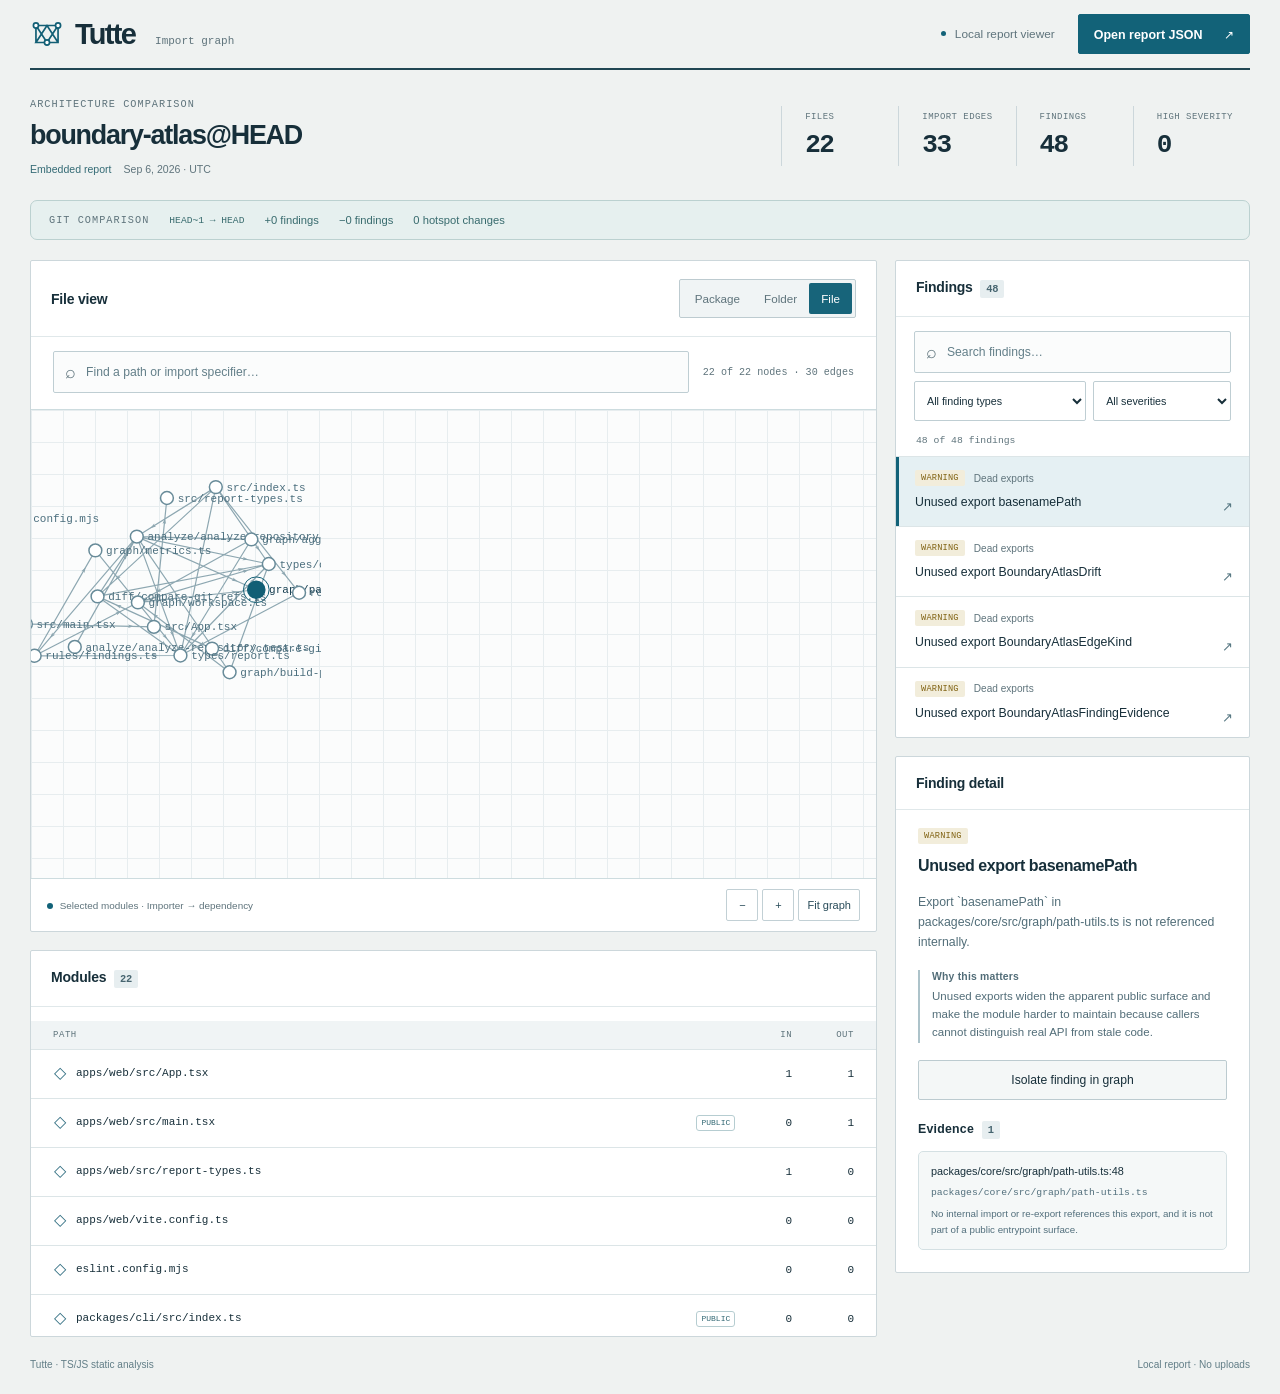
==== docs/samples/self-diff/html/index.html @ 67ad27c3 "Redesign import graph as Tutte engineering drawings" ====
<!doctype html>
<html lang="en">
  <head>
    <meta charset="UTF-8" />
    <meta name="viewport" content="width=device-width, initial-scale=1.0" />
    <meta
      name="description"
      content="Tutte is a local import graph explorer for TypeScript and JavaScript repositories with an offline report viewer."
    />
    <meta name="theme-color" content="#eff2f1" />
    <title>Tutte | Import graph</title>
    <script type="module" crossorigin src="./assets/index-D1GHjEAk.js"></script>
    <link rel="stylesheet" crossorigin href="./assets/index-CkzU23a1.css">
    <script>window.__BOUNDARY_ATLAS_EMBEDDED_REPORT__={"kind":"diff","version":"1","generatedAt":"2026-09-06T18:55:20.012Z","project":{"label":"boundary-atlas@HEAD","rootPath":"/workspace/scratch/e671c73efcba/boundary-atlas","repoName":"boundary-atlas-pKrCMl","configPath":"/tmp/boundary-atlas-pKrCMl/boundary-atlas.config.json","analyzedAtRef":"HEAD"},"summary":{"fileCount":22,"folderCount":11,"packageCount":4,"internalEdgeCount":33,"cycleCount":0,"deepImportCount":0,"deadExportCount":38,"boundaryViolationCount":0,"crossFeatureCount":0,"hotspotCount":10},"config":{"exclude":["**/*.d.ts","**/node_modules/**","**/.git/**","**/dist/**","**/coverage/**","fixtures/**","scripts/**","e2e/**","docs/**"],"publicEntrypoints":["packages/*/src/index.ts","packages/*/src/index.js","apps/web/src/main.tsx","**/index.ts","**/index.tsx","**/index.js","**/index.jsx"],"boundaries":[{"name":"core-self","from":["packages/core/src/**"],"allow":["packages/core/src/**"]},{"name":"cli-to-core","from":["packages/cli/src/**"],"allow":["packages/cli/src/**","packages/core/src/**"]},{"name":"web-island","from":["apps/web/src/**"],"allow":["apps/web/src/**"]}]},"graphs":{"file":{"granularity":"file","nodes":[{"id":"file:apps/web/src/App.tsx","kind":"file","label":"App.tsx","path":"apps/web/src/App.tsx","packageName":"@boundary-atlas/web","isPublicEntrypoint":false,"fanIn":1,"fanOut":1},{"id":"file:apps/web/src/main.tsx","kind":"file","label":"main.tsx","path":"apps/web/src/main.tsx","packageName":"@boundary-atlas/web","isPublicEntrypoint":true,"fanIn":0,"fanOut":1},{"id":"file:apps/web/src/report-types.ts","kind":"file","label":"report-types.ts","path":"apps/web/src/report-types.ts","packageName":"@boundary-atlas/web","isPublicEntrypoint":false,"fanIn":1,"fanOut":0},{"id":"file:apps/web/vite.config.ts","kind":"file","label":"vite.config.ts","path":"apps/web/vite.config.ts","packageName":"@boundary-atlas/web","isPublicEntrypoint":false,"fanIn":0,"fanOut":0},{"id":"file:eslint.config.mjs","kind":"file","label":"eslint.config.mjs","path":"eslint.config.mjs","packageName":"@boundary-atlas/root","isPublicEntrypoint":false,"fanIn":0,"fanOut":0},{"id":"file:packages/cli/src/index.ts","kind":"file","label":"index.ts","path":"packages/cli/src/index.ts","packageName":"boundary-atlas","isPublicEntrypoint":true,"fanIn":0,"fanOut":0},{"id":"file:packages/core/src/analyze/analyze-repository.test.ts","kind":"file","label":"analyze-repository.test.ts","path":"packages/core/src/analyze/analyze-repository.test.ts","packageName":"@boundary-atlas/core","isPublicEntrypoint":false,"fanIn":0,"fanOut":1},{"id":"file:packages/core/src/analyze/analyze-repository.ts","kind":"file","label":"analyze-repository.ts","path":"packages/core/src/analyze/analyze-repository.ts","packageName":"@boundary-atlas/core","isPublicEntrypoint":false,"fanIn":3,"fanOut":6},{"id":"file:packages/core/src/diff/compare-git-refs.test.ts","kind":"file","label":"compare-git-refs.test.ts","path":"packages/core/src/diff/compare-git-refs.test.ts","packageName":"@boundary-atlas/core","isPublicEntrypoint":false,"fanIn":0,"fanOut":1},{"id":"file:packages/core/src/diff/compare-git-refs.ts","kind":"file","label":"compare-git-refs.ts","path":"packages/core/src/diff/compare-git-refs.ts","packageName":"@boundary-atlas/core","isPublicEntrypoint":false,"fanIn":2,"fanOut":3},{"id":"file:packages/core/src/graph/aggregate-graphs.ts","kind":"file","label":"aggregate-graphs.ts","path":"packages/core/src/graph/aggregate-graphs.ts","packageName":"@boundary-atlas/core","isPublicEntrypoint":false,"fanIn":1,"fanOut":2},{"id":"file:packages/core/src/graph/build-project-graph.ts","kind":"file","label":"build-project-graph.ts","path":"packages/core/src/graph/build-project-graph.ts","packageName":"@boundary-atlas/core","isPublicEntrypoint":false,"fanIn":1,"fanOut":2},{"id":"file:packages/core/src/graph/metrics.ts","kind":"file","label":"metrics.ts","path":"packages/core/src/graph/metrics.ts","packageName":"@boundary-atlas/core","isPublicEntrypoint":false,"fanIn":1,"fanOut":1},{"id":"file:packages/core/src/graph/path-utils.ts","kind":"file","label":"path-utils.ts","path":"packages/core/src/graph/path-utils.ts","packageName":"@boundary-atlas/core","isPublicEntrypoint":false,"fanIn":2,"fanOut":0},{"id":"file:packages/core/src/graph/workspace.ts","kind":"file","label":"workspace.ts","path":"packages/core/src/graph/workspace.ts","packageName":"@boundary-atlas/core","isPublicEntrypoint":false,"fanIn":3,"fanOut":2},{"id":"file:packages/core/src/index.ts","kind":"file","label":"index.ts","path":"packages/core/src/index.ts","packageName":"@boundary-atlas/core","isPublicEntrypoint":true,"fanIn":0,"fanOut":5},{"id":"file:packages/core/src/report/render-markdown.ts","kind":"file","label":"render-markdown.ts","path":"packages/core/src/report/render-markdown.ts","packageName":"@boundary-atlas/core","isPublicEntrypoint":false,"fanIn":1,"fanOut":1},{"id":"file:packages/core/src/rules/findings.ts","kind":"file","label":"findings.ts","path":"packages/core/src/rules/findings.ts","packageName":"@boundary-atlas/core","isPublicEntrypoint":false,"fanIn":1,"fanOut":3},{"id":"file:packages/core/src/types/config.ts","kind":"file","label":"config.ts","path":"packages/core/src/types/config.ts","packageName":"@boundary-atlas/core","isPublicEntrypoint":false,"fanIn":6,"fanOut":0},{"id":"file:packages/core/src/types/report.ts","kind":"file","label":"report.ts","path":"packages/core/src/types/report.ts","packageName":"@boundary-atlas/core","isPublicEntrypoint":false,"fanIn":7,"fanOut":1},{"id":"file:playwright.config.ts","kind":"file","label":"playwright.config.ts","path":"playwright.config.ts","packageName":"@boundary-atlas/root","isPublicEntrypoint":false,"fanIn":0,"fanOut":0},{"id":"file:vitest.config.ts","kind":"file","label":"vitest.config.ts","path":"vitest.config.ts","packageName":"@boundary-atlas/root","isPublicEntrypoint":false,"fanIn":0,"fanOut":0}],"edges":[{"id":"file:apps/web/src/App.tsx->file:apps/web/src/report-types.ts:import","source":"file:apps/web/src/App.tsx","target":"file:apps/web/src/report-types.ts","kind":"import","importCount":1,"specifiers":["./report-types.js"]},{"id":"file:apps/web/src/main.tsx->file:apps/web/src/App.tsx:import","source":"file:apps/web/src/main.tsx","target":"file:apps/web/src/App.tsx","kind":"import","importCount":1,"specifiers":["./App.js"]},{"id":"file:packages/core/src/analyze/analyze-repository.test.ts->file:packages/core/src/analyze/analyze-repository.ts:import","source":"file:packages/core/src/analyze/analyze-repository.test.ts","target":"file:packages/core/src/analyze/analyze-repository.ts","kind":"import","importCount":1,"specifiers":["./analyze-repository.js"]},{"id":"file:packages/core/src/analyze/analyze-repository.ts->file:packages/core/src/graph/aggregate-graphs.ts:import","source":"file:packages/core/src/analyze/analyze-repository.ts","target":"file:packages/core/src/graph/aggregate-graphs.ts","kind":"import","importCount":1,"specifiers":["../graph/aggregate-graphs.js"]},{"id":"file:packages/core/src/analyze/analyze-repository.ts->file:packages/core/src/graph/build-project-graph.ts:import","source":"file:packages/core/src/analyze/analyze-repository.ts","target":"file:packages/core/src/graph/build-project-graph.ts","kind":"import","importCount":1,"specifiers":["../graph/build-project-graph.js"]},{"id":"file:packages/core/src/analyze/analyze-repository.ts->file:packages/core/src/graph/path-utils.ts:import","source":"file:packages/core/src/analyze/analyze-repository.ts","target":"file:packages/core/src/graph/path-utils.ts","kind":"import","importCount":1,"specifiers":["../graph/path-utils.js"]},{"id":"file:packages/core/src/analyze/analyze-repository.ts->file:packages/core/src/rules/findings.ts:import","source":"file:packages/core/src/analyze/analyze-repository.ts","target":"file:packages/core/src/rules/findings.ts","kind":"import","importCount":1,"specifiers":["../rules/findings.js"]},{"id":"file:packages/core/src/analyze/analyze-repository.ts->file:packages/core/src/types/config.ts:import","source":"file:packages/core/src/analyze/analyze-repository.ts","target":"file:packages/core/src/types/config.ts","kind":"import","importCount":1,"specifiers":["../types/config.js"]},{"id":"file:packages/core/src/analyze/analyze-repository.ts->file:packages/core/src/types/report.ts:import","source":"file:packages/core/src/analyze/analyze-repository.ts","target":"file:packages/core/src/types/report.ts","kind":"import","importCount":1,"specifiers":["../types/report.js"]},{"id":"file:packages/core/src/diff/compare-git-refs.test.ts->file:packages/core/src/diff/compare-git-refs.ts:import","source":"file:packages/core/src/diff/compare-git-refs.test.ts","target":"file:packages/core/src/diff/compare-git-refs.ts","kind":"import","importCount":1,"specifiers":["./compare-git-refs.js"]},{"id":"file:packages/core/src/diff/compare-git-refs.ts->file:packages/core/src/analyze/analyze-repository.ts:import","source":"file:packages/core/src/diff/compare-git-refs.ts","target":"file:packages/core/src/analyze/analyze-repository.ts","kind":"import","importCount":1,"specifiers":["../analyze/analyze-repository.js"]},{"id":"file:packages/core/src/diff/compare-git-refs.ts->file:packages/core/src/types/config.ts:import","source":"file:packages/core/src/diff/compare-git-refs.ts","target":"file:packages/core/src/types/config.ts","kind":"import","importCount":1,"specifiers":["../types/config.js"]},{"id":"file:packages/core/src/diff/compare-git-refs.ts->file:packages/core/src/types/report.ts:import","source":"file:packages/core/src/diff/compare-git-refs.ts","target":"file:packages/core/src/types/report.ts","kind":"import","importCount":1,"specifiers":["../types/report.js"]},{"id":"file:packages/core/src/graph/aggregate-graphs.ts->file:packages/core/src/graph/workspace.ts:import","source":"file:packages/core/src/graph/aggregate-graphs.ts","target":"file:packages/core/src/graph/workspace.ts","kind":"import","importCount":1,"specifiers":["./workspace.js"]},{"id":"file:packages/core/src/graph/aggregate-graphs.ts->file:packages/core/src/types/report.ts:import","source":"file:packages/core/src/graph/aggregate-graphs.ts","target":"file:packages/core/src/types/report.ts","kind":"import","importCount":1,"specifiers":["../types/report.js"]},{"id":"file:packages/core/src/graph/build-project-graph.ts->file:packages/core/src/graph/workspace.ts:import","source":"file:packages/core/src/graph/build-project-graph.ts","target":"file:packages/core/src/graph/workspace.ts","kind":"import","importCount":3,"specifiers":["./workspace.js"]},{"id":"file:packages/core/src/graph/build-project-graph.ts->file:packages/core/src/types/config.ts:import","source":"file:packages/core/src/graph/build-project-graph.ts","target":"file:packages/core/src/types/config.ts","kind":"import","importCount":2,"specifiers":["../types/config.js"]},{"id":"file:packages/core/src/graph/metrics.ts->file:packages/core/src/types/report.ts:import","source":"file:packages/core/src/graph/metrics.ts","target":"file:packages/core/src/types/report.ts","kind":"import","importCount":1,"specifiers":["../types/report.js"]},{"id":"file:packages/core/src/graph/workspace.ts->file:packages/core/src/graph/path-utils.ts:import","source":"file:packages/core/src/graph/workspace.ts","target":"file:packages/core/src/graph/path-utils.ts","kind":"import","importCount":1,"specifiers":["./path-utils.js"]},{"id":"file:packages/core/src/graph/workspace.ts->file:packages/core/src/types/config.ts:import","source":"file:packages/core/src/graph/workspace.ts","target":"file:packages/core/src/types/config.ts","kind":"import","importCount":1,"specifiers":["../types/config.js"]},{"id":"file:packages/core/src/index.ts->file:packages/core/src/analyze/analyze-repository.ts:reexport","source":"file:packages/core/src/index.ts","target":"file:packages/core/src/analyze/analyze-repository.ts","kind":"reexport","importCount":1,"specifiers":["./analyze/analyze-repository.js"]},{"id":"file:packages/core/src/index.ts->file:packages/core/src/diff/compare-git-refs.ts:reexport","source":"file:packages/core/src/index.ts","target":"file:packages/core/src/diff/compare-git-refs.ts","kind":"reexport","importCount":1,"specifiers":["./diff/compare-git-refs.js"]},{"id":"file:packages/core/src/index.ts->file:packages/core/src/report/render-markdown.ts:reexport","source":"file:packages/core/src/index.ts","target":"file:packages/core/src/report/render-markdown.ts","kind":"reexport","importCount":1,"specifiers":["./report/render-markdown.js"]},{"id":"file:packages/core/src/index.ts->file:packages/core/src/types/config.ts:reexport","source":"file:packages/core/src/index.ts","target":"file:packages/core/src/types/config.ts","kind":"reexport","importCount":1,"specifiers":["./types/config.js"]},{"id":"file:packages/core/src/index.ts->file:packages/core/src/types/report.ts:reexport","source":"file:packages/core/src/index.ts","target":"file:packages/core/src/types/report.ts","kind":"reexport","importCount":1,"specifiers":["./types/report.js"]},{"id":"file:packages/core/src/report/render-markdown.ts->file:packages/core/src/types/report.ts:import","source":"file:packages/core/src/report/render-markdown.ts","target":"file:packages/core/src/types/report.ts","kind":"import","importCount":1,"specifiers":["../types/report.js"]},{"id":"file:packages/core/src/rules/findings.ts->file:packages/core/src/graph/metrics.ts:import","source":"file:packages/core/src/rules/findings.ts","target":"file:packages/core/src/graph/metrics.ts","kind":"import","importCount":1,"specifiers":["../graph/metrics.js"]},{"id":"file:packages/core/src/rules/findings.ts->file:packages/core/src/graph/workspace.ts:import","source":"file:packages/core/src/rules/findings.ts","target":"file:packages/core/src/graph/workspace.ts","kind":"import","importCount":1,"specifiers":["../graph/workspace.js"]},{"id":"file:packages/core/src/rules/findings.ts->file:packages/core/src/types/report.ts:import","source":"file:packages/core/src/rules/findings.ts","target":"file:packages/core/src/types/report.ts","kind":"import","importCount":1,"specifiers":["../types/report.js"]},{"id":"file:packages/core/src/types/report.ts->file:packages/core/src/types/config.ts:import","source":"file:packages/core/src/types/report.ts","target":"file:packages/core/src/types/config.ts","kind":"import","importCount":1,"specifiers":["./config.js"]}]},"folder":{"granularity":"folder","nodes":[{"id":"folder:.","kind":"folder","label":".","path":".","packageName":"@boundary-atlas/root","fanIn":0,"fanOut":0},{"id":"folder:apps/web","kind":"folder","label":"web","path":"apps/web","packageName":"@boundary-atlas/web","fanIn":0,"fanOut":0},{"id":"folder:apps/web/src","kind":"folder","label":"src","path":"apps/web/src","packageName":"@boundary-atlas/web","fanIn":0,"fanOut":0},{"id":"folder:packages/cli/src","kind":"folder","label":"src","path":"packages/cli/src","packageName":"boundary-atlas","fanIn":0,"fanOut":0},{"id":"folder:packages/core/src","kind":"folder","label":"src","path":"packages/core/src","packageName":"@boundary-atlas/core","fanIn":0,"fanOut":4},{"id":"folder:packages/core/src/analyze","kind":"folder","label":"analyze","path":"packages/core/src/analyze","packageName":"@boundary-atlas/core","fanIn":2,"fanOut":3},{"id":"folder:packages/core/src/diff","kind":"folder","label":"diff","path":"packages/core/src/diff","packageName":"@boundary-atlas/core","fanIn":1,"fanOut":2},{"id":"folder:packages/core/src/graph","kind":"folder","label":"graph","path":"packages/core/src/graph","packageName":"@boundary-atlas/core","fanIn":2,"fanOut":1},{"id":"folder:packages/core/src/report","kind":"folder","label":"report","path":"packages/core/src/report","packageName":"@boundary-atlas/core","fanIn":1,"fanOut":1},{"id":"folder:packages/core/src/rules","kind":"folder","label":"rules","path":"packages/core/src/rules","packageName":"@boundary-atlas/core","fanIn":1,"fanOut":2},{"id":"folder:packages/core/src/types","kind":"folder","label":"types","path":"packages/core/src/types","packageName":"@boundary-atlas/core","fanIn":6,"fanOut":0}],"edges":[{"id":"folder:packages/core/src->folder:packages/core/src/analyze:reexport","source":"folder:packages/core/src","target":"folder:packages/core/src/analyze","kind":"reexport","importCount":1,"specifiers":["./analyze/analyze-repository.js"]},{"id":"folder:packages/core/src->folder:packages/core/src/diff:reexport","source":"folder:packages/core/src","target":"folder:packages/core/src/diff","kind":"reexport","importCount":1,"specifiers":["./diff/compare-git-refs.js"]},{"id":"folder:packages/core/src->folder:packages/core/src/report:reexport","source":"folder:packages/core/src","target":"folder:packages/core/src/report","kind":"reexport","importCount":1,"specifiers":["./report/render-markdown.js"]},{"id":"folder:packages/core/src->folder:packages/core/src/types:reexport","source":"folder:packages/core/src","target":"folder:packages/core/src/types","kind":"reexport","importCount":2,"specifiers":["./types/config.js","./types/report.js"]},{"id":"folder:packages/core/src/analyze->folder:packages/core/src/graph:import","source":"folder:packages/core/src/analyze","target":"folder:packages/core/src/graph","kind":"import","importCount":3,"specifiers":["../graph/aggregate-graphs.js","../graph/build-project-graph.js","../graph/path-utils.js"]},{"id":"folder:packages/core/src/analyze->folder:packages/core/src/rules:import","source":"folder:packages/core/src/analyze","target":"folder:packages/core/src/rules","kind":"import","importCount":1,"specifiers":["../rules/findings.js"]},{"id":"folder:packages/core/src/analyze->folder:packages/core/src/types:import","source":"folder:packages/core/src/analyze","target":"folder:packages/core/src/types","kind":"import","importCount":2,"specifiers":["../types/config.js","../types/report.js"]},{"id":"folder:packages/core/src/diff->folder:packages/core/src/analyze:import","source":"folder:packages/core/src/diff","target":"folder:packages/core/src/analyze","kind":"import","importCount":1,"specifiers":["../analyze/analyze-repository.js"]},{"id":"folder:packages/core/src/diff->folder:packages/core/src/types:import","source":"folder:packages/core/src/diff","target":"folder:packages/core/src/types","kind":"import","importCount":2,"specifiers":["../types/config.js","../types/report.js"]},{"id":"folder:packages/core/src/graph->folder:packages/core/src/types:import","source":"folder:packages/core/src/graph","target":"folder:packages/core/src/types","kind":"import","importCount":5,"specifiers":["../types/report.js","../types/config.js"]},{"id":"folder:packages/core/src/report->folder:packages/core/src/types:import","source":"folder:packages/core/src/report","target":"folder:packages/core/src/types","kind":"import","importCount":1,"specifiers":["../types/report.js"]},{"id":"folder:packages/core/src/rules->folder:packages/core/src/graph:import","source":"folder:packages/core/src/rules","target":"folder:packages/core/src/graph","kind":"import","importCount":2,"specifiers":["../graph/metrics.js","../graph/workspace.js"]},{"id":"folder:packages/core/src/rules->folder:packages/core/src/types:import","source":"folder:packages/core/src/rules","target":"folder:packages/core/src/types","kind":"import","importCount":1,"specifiers":["../types/report.js"]}]},"package":{"granularity":"package","nodes":[{"id":"package:@boundary-atlas/web","kind":"package","label":"@boundary-atlas/web","path":"package:apps/web","packageName":"@boundary-atlas/web","fanIn":0,"fanOut":0},{"id":"package:boundary-atlas","kind":"package","label":"boundary-atlas","path":"package:packages/cli","packageName":"boundary-atlas","fanIn":0,"fanOut":0},{"id":"package:@boundary-atlas/core","kind":"package","label":"@boundary-atlas/core","path":"package:packages/core","packageName":"@boundary-atlas/core","fanIn":0,"fanOut":0},{"id":"package:@boundary-atlas/root","kind":"package","label":"@boundary-atlas/root","path":"package:root","packageName":"@boundary-atlas/root","fanIn":0,"fanOut":0}],"edges":[]}},"findings":[{"id":"finding:hotspot:file hotspot: packages/core/src/analyze/analyze-repository.ts:packages/core/src/analyze/analyze-repository.ts->:packages/core/src/analyze/analyze-repository.ts","fingerprint":"hotspot:file hotspot: packages/core/src/analyze/analyze-repository.ts:packages/core/src/analyze/analyze-repository.ts->:packages/core/src/analyze/analyze-repository.ts","type":"hotspot","severity":"warn","title":"file hotspot: packages/core/src/analyze/analyze-repository.ts","summary":"packages/core/src/analyze/analyze-repository.ts has fan-in 3 and fan-out 6.","whyRisky":"High fan-in means many callers depend on this node. High fan-out means this node reaches across many other areas. Either shape concentrates architectural churn.","nodeIds":["file:packages/core/src/analyze/analyze-repository.ts"],"evidence":[{"label":"packages/core/src/analyze/analyze-repository.ts","sourcePath":"packages/core/src/analyze/analyze-repository.ts"}],"metrics":{"granularity":"file","fanIn":3,"fanOut":6}},{"id":"finding:hotspot:file hotspot: packages/core/src/diff/compare-git-refs.ts:packages/core/src/diff/compare-git-refs.ts->:packages/core/src/diff/compare-git-refs.ts","fingerprint":"hotspot:file hotspot: packages/core/src/diff/compare-git-refs.ts:packages/core/src/diff/compare-git-refs.ts->:packages/core/src/diff/compare-git-refs.ts","type":"hotspot","severity":"warn","title":"file hotspot: packages/core/src/diff/compare-git-refs.ts","summary":"packages/core/src/diff/compare-git-refs.ts has fan-in 2 and fan-out 3.","whyRisky":"High fan-in means many callers depend on this node. High fan-out means this node reaches across many other areas. Either shape concentrates architectural churn.","nodeIds":["file:packages/core/src/diff/compare-git-refs.ts"],"evidence":[{"label":"packages/core/src/diff/compare-git-refs.ts","sourcePath":"packages/core/src/diff/compare-git-refs.ts"}],"metrics":{"granularity":"file","fanIn":2,"fanOut":3}},{"id":"finding:hotspot:file hotspot: packages/core/src/graph/workspace.ts:packages/core/src/graph/workspace.ts->:packages/core/src/graph/workspace.ts","fingerprint":"hotspot:file hotspot: packages/core/src/graph/workspace.ts:packages/core/src/graph/workspace.ts->:packages/core/src/graph/workspace.ts","type":"hotspot","severity":"warn","title":"file hotspot: packages/core/src/graph/workspace.ts","summary":"packages/core/src/graph/workspace.ts has fan-in 3 and fan-out 2.","whyRisky":"High fan-in means many callers depend on this node. High fan-out means this node reaches across many other areas. Either shape concentrates architectural churn.","nodeIds":["file:packages/core/src/graph/workspace.ts"],"evidence":[{"label":"packages/core/src/graph/workspace.ts","sourcePath":"packages/core/src/graph/workspace.ts"}],"metrics":{"granularity":"file","fanIn":3,"fanOut":2}},{"id":"finding:hotspot:file hotspot: packages/core/src/index.ts:packages/core/src/index.ts->:packages/core/src/index.ts","fingerprint":"hotspot:file hotspot: packages/core/src/index.ts:packages/core/src/index.ts->:packages/core/src/index.ts","type":"hotspot","severity":"warn","title":"file hotspot: packages/core/src/index.ts","summary":"packages/core/src/index.ts has fan-in 0 and fan-out 5.","whyRisky":"High fan-in means many callers depend on this node. High fan-out means this node reaches across many other areas. Either shape concentrates architectural churn.","nodeIds":["file:packages/core/src/index.ts"],"evidence":[{"label":"packages/core/src/index.ts","sourcePath":"packages/core/src/index.ts"}],"metrics":{"granularity":"file","fanIn":0,"fanOut":5}},{"id":"finding:hotspot:file hotspot: packages/core/src/rules/findings.ts:packages/core/src/rules/findings.ts->:packages/core/src/rules/findings.ts","fingerprint":"hotspot:file hotspot: packages/core/src/rules/findings.ts:packages/core/src/rules/findings.ts->:packages/core/src/rules/findings.ts","type":"hotspot","severity":"warn","title":"file hotspot: packages/core/src/rules/findings.ts","summary":"packages/core/src/rules/findings.ts has fan-in 1 and fan-out 3.","whyRisky":"High fan-in means many callers depend on this node. High fan-out means this node reaches across many other areas. Either shape concentrates architectural churn.","nodeIds":["file:packages/core/src/rules/findings.ts"],"evidence":[{"label":"packages/core/src/rules/findings.ts","sourcePath":"packages/core/src/rules/findings.ts"}],"metrics":{"granularity":"file","fanIn":1,"fanOut":3}},{"id":"finding:hotspot:file hotspot: packages/core/src/types/config.ts:packages/core/src/types/config.ts->:packages/core/src/types/config.ts","fingerprint":"hotspot:file hotspot: packages/core/src/types/config.ts:packages/core/src/types/config.ts->:packages/core/src/types/config.ts","type":"hotspot","severity":"warn","title":"file hotspot: packages/core/src/types/config.ts","summary":"packages/core/src/types/config.ts has fan-in 6 and fan-out 0.","whyRisky":"High fan-in means many callers depend on this node. High fan-out means this node reaches across many other areas. Either shape concentrates architectural churn.","nodeIds":["file:packages/core/src/types/config.ts"],"evidence":[{"label":"packages/core/src/types/config.ts","sourcePath":"packages/core/src/types/config.ts"}],"metrics":{"granularity":"file","fanIn":6,"fanOut":0}},{"id":"finding:hotspot:file hotspot: packages/core/src/types/report.ts:packages/core/src/types/report.ts->:packages/core/src/types/report.ts","fingerprint":"hotspot:file hotspot: packages/core/src/types/report.ts:packages/core/src/types/report.ts->:packages/core/src/types/report.ts","type":"hotspot","severity":"warn","title":"file hotspot: packages/core/src/types/report.ts","summary":"packages/core/src/types/report.ts has fan-in 7 and fan-out 1.","whyRisky":"High fan-in means many callers depend on this node. High fan-out means this node reaches across many other areas. Either shape concentrates architectural churn.","nodeIds":["file:packages/core/src/types/report.ts"],"evidence":[{"label":"packages/core/src/types/report.ts","sourcePath":"packages/core/src/types/report.ts"}],"metrics":{"granularity":"file","fanIn":7,"fanOut":1}},{"id":"finding:hotspot:folder hotspot: packages/core/src:packages/core/src->:packages/core/src","fingerprint":"hotspot:folder hotspot: packages/core/src:packages/core/src->:packages/core/src","type":"hotspot","severity":"warn","title":"folder hotspot: packages/core/src","summary":"packages/core/src has fan-in 0 and fan-out 4.","whyRisky":"High fan-in means many callers depend on this node. High fan-out means this node reaches across many other areas. Either shape concentrates architectural churn.","nodeIds":["folder:packages/core/src"],"evidence":[{"label":"packages/core/src","sourcePath":"packages/core/src"}],"metrics":{"granularity":"folder","fanIn":0,"fanOut":4}},{"id":"finding:hotspot:folder hotspot: packages/core/src/analyze:packages/core/src/analyze->:packages/core/src/analyze","fingerprint":"hotspot:folder hotspot: packages/core/src/analyze:packages/core/src/analyze->:packages/core/src/analyze","type":"hotspot","severity":"warn","title":"folder hotspot: packages/core/src/analyze","summary":"packages/core/src/analyze has fan-in 2 and fan-out 3.","whyRisky":"High fan-in means many callers depend on this node. High fan-out means this node reaches across many other areas. Either shape concentrates architectural churn.","nodeIds":["folder:packages/core/src/analyze"],"evidence":[{"label":"packages/core/src/analyze","sourcePath":"packages/core/src/analyze"}],"metrics":{"granularity":"folder","fanIn":2,"fanOut":3}},{"id":"finding:hotspot:folder hotspot: packages/core/src/types:packages/core/src/types->:packages/core/src/types","fingerprint":"hotspot:folder hotspot: packages/core/src/types:packages/core/src/types->:packages/core/src/types","type":"hotspot","severity":"warn","title":"folder hotspot: packages/core/src/types","summary":"packages/core/src/types has fan-in 6 and fan-out 0.","whyRisky":"High fan-in means many callers depend on this node. High fan-out means this node reaches across many other areas. Either shape concentrates architectural churn.","nodeIds":["folder:packages/core/src/types"],"evidence":[{"label":"packages/core/src/types","sourcePath":"packages/core/src/types"}],"metrics":{"granularity":"folder","fanIn":6,"fanOut":0}},{"id":"finding:dead-export:Unused export basenamePath:packages/core/src/graph/path-utils.ts->:packages/core/src/graph/path-utils.ts:48","fingerprint":"dead-export:Unused export basenamePath:packages/core/src/graph/path-utils.ts->:packages/core/src/graph/path-utils.ts:48","type":"dead-export","severity":"warn","title":"Unused export basenamePath","summary":"Export `basenamePath` in packages/core/src/graph/path-utils.ts is not referenced internally.","whyRisky":"Unused exports widen the apparent public surface and make the module harder to maintain because callers cannot distinguish real API from stale code.","nodeIds":["file:packages/core/src/graph/path-utils.ts"],"evidence":[{"label":"packages/core/src/graph/path-utils.ts:48","sourcePath":"packages/core/src/graph/path-utils.ts","details":"No internal import or re-export references this export, and it is not part of a public entrypoint surface."}],"metrics":{"exportName":"basenamePath","line":48}},{"id":"finding:dead-export:Unused export BoundaryAtlasDrift:apps/web/src/report-types.ts->:apps/web/src/report-types.ts:69","fingerprint":"dead-export:Unused export BoundaryAtlasDrift:apps/web/src/report-types.ts->:apps/web/src/report-types.ts:69","type":"dead-export","severity":"warn","title":"Unused export BoundaryAtlasDrift","summary":"Export `BoundaryAtlasDrift` in apps/web/src/report-types.ts is not referenced internally.","whyRisky":"Unused exports widen the apparent public surface and make the module harder to maintain because callers cannot distinguish real API from stale code.","nodeIds":["file:apps/web/src/report-types.ts"],"evidence":[{"label":"apps/web/src/report-types.ts:69","sourcePath":"apps/web/src/report-types.ts","details":"No internal import or re-export references this export, and it is not part of a public entrypoint surface."}],"metrics":{"exportName":"BoundaryAtlasDrift","line":69}},{"id":"finding:dead-export:Unused export BoundaryAtlasEdgeKind:packages/core/src/types/report.ts->:packages/core/src/types/report.ts:12","fingerprint":"dead-export:Unused export BoundaryAtlasEdgeKind:packages/core/src/types/report.ts->:packages/core/src/types/report.ts:12","type":"dead-export","severity":"warn","title":"Unused export BoundaryAtlasEdgeKind","summary":"Export `BoundaryAtlasEdgeKind` in packages/core/src/types/report.ts is not referenced internally.","whyRisky":"Unused exports widen the apparent public surface and make the module harder to maintain because callers cannot distinguish real API from stale code.","nodeIds":["file:packages/core/src/types/report.ts"],"evidence":[{"label":"packages/core/src/types/report.ts:12","sourcePath":"packages/core/src/types/report.ts","details":"No internal import or re-export references this export, and it is not part of a public entrypoint surface."}],"metrics":{"exportName":"BoundaryAtlasEdgeKind","line":12}},{"id":"finding:dead-export:Unused export BoundaryAtlasFindingEvidence:apps/web/src/report-types.ts->:apps/web/src/report-types.ts:38","fingerprint":"dead-export:Unused export BoundaryAtlasFindingEvidence:apps/web/src/report-types.ts->:apps/web/src/report-types.ts:38","type":"dead-export","severity":"warn","title":"Unused export BoundaryAtlasFindingEvidence","summary":"Export `BoundaryAtlasFindingEvidence` in apps/web/src/report-types.ts is not referenced internally.","whyRisky":"Unused exports widen the apparent public surface and make the module harder to maintain because callers cannot distinguish real API from stale code.","nodeIds":["file:apps/web/src/report-types.ts"],"evidence":[{"label":"apps/web/src/report-types.ts:38","sourcePath":"apps/web/src/report-types.ts","details":"No internal import or re-export references this export, and it is not part of a public entrypoint surface."}],"metrics":{"exportName":"BoundaryAtlasFindingEvidence","line":38}},{"id":"finding:dead-export:Unused export BoundaryAtlasFindingType:apps/web/src/report-types.ts->:apps/web/src/report-types.ts:2","fingerprint":"dead-export:Unused export BoundaryAtlasFindingType:apps/web/src/report-types.ts->:apps/web/src/report-types.ts:2","type":"dead-export","severity":"warn","title":"Unused export BoundaryAtlasFindingType","summary":"Export `BoundaryAtlasFindingType` in apps/web/src/report-types.ts is not referenced internally.","whyRisky":"Unused exports widen the apparent public surface and make the module harder to maintain because callers cannot distinguish real API from stale code.","nodeIds":["file:apps/web/src/report-types.ts"],"evidence":[{"label":"apps/web/src/report-types.ts:2","sourcePath":"apps/web/src/report-types.ts","details":"No internal import or re-export references this export, and it is not part of a public entrypoint surface."}],"metrics":{"exportName":"BoundaryAtlasFindingType","line":2}},{"id":"finding:dead-export:Unused export BoundaryAtlasFindingType:packages/core/src/types/report.ts->:packages/core/src/types/report.ts:4","fingerprint":"dead-export:Unused export BoundaryAtlasFindingType:packages/core/src/types/report.ts->:packages/core/src/types/report.ts:4","type":"dead-export","severity":"warn","title":"Unused export BoundaryAtlasFindingType","summary":"Export `BoundaryAtlasFindingType` in packages/core/src/types/report.ts is not referenced internally.","whyRisky":"Unused exports widen the apparent public surface and make the module harder to maintain because callers cannot distinguish real API from stale code.","nodeIds":["file:packages/core/src/types/report.ts"],"evidence":[{"label":"packages/core/src/types/report.ts:4","sourcePath":"packages/core/src/types/report.ts","details":"No internal import or re-export references this export, and it is not part of a public entrypoint surface."}],"metrics":{"exportName":"BoundaryAtlasFindingType","line":4}},{"id":"finding:dead-export:Unused export BoundaryAtlasGitFileChange:packages/core/src/types/report.ts->:packages/core/src/types/report.ts:129","fingerprint":"dead-export:Unused export BoundaryAtlasGitFileChange:packages/core/src/types/report.ts->:packages/core/src/types/report.ts:129","type":"dead-export","severity":"warn","title":"Unused export BoundaryAtlasGitFileChange","summary":"Export `BoundaryAtlasGitFileChange` in packages/core/src/types/report.ts is not referenced internally.","whyRisky":"Unused exports widen the apparent public surface and make the module harder to maintain because callers cannot distinguish real API from stale code.","nodeIds":["file:packages/core/src/types/report.ts"],"evidence":[{"label":"packages/core/src/types/report.ts:129","sourcePath":"packages/core/src/types/report.ts","details":"No internal import or re-export references this export, and it is not part of a public entrypoint surface."}],"metrics":{"exportName":"BoundaryAtlasGitFileChange","line":129}},{"id":"finding:dead-export:Unused export BoundaryAtlasGitFileChangeStatus:packages/core/src/types/report.ts->:packages/core/src/types/report.ts:120","fingerprint":"dead-export:Unused export BoundaryAtlasGitFileChangeStatus:packages/core/src/types/report.ts->:packages/core/src/types/report.ts:120","type":"dead-export","severity":"warn","title":"Unused export BoundaryAtlasGitFileChangeStatus","summary":"Export `BoundaryAtlasGitFileChangeStatus` in packages/core/src/types/report.ts is not referenced internally.","whyRisky":"Unused exports widen the apparent public surface and make the module harder to maintain because callers cannot distinguish real API from stale code.","nodeIds":["file:packages/core/src/types/report.ts"],"evidence":[{"label":"packages/core/src/types/report.ts:120","sourcePath":"packages/core/src/types/report.ts","details":"No internal import or re-export references this export, and it is not part of a public entrypoint surface."}],"metrics":{"exportName":"BoundaryAtlasGitFileChangeStatus","line":120}},{"id":"finding:dead-export:Unused export BoundaryAtlasGraph:apps/web/src/report-types.ts->:apps/web/src/report-types.ts:32","fingerprint":"dead-export:Unused export BoundaryAtlasGraph:apps/web/src/report-types.ts->:apps/web/src/report-types.ts:32","type":"dead-export","severity":"warn","title":"Unused export BoundaryAtlasGraph","summary":"Export `BoundaryAtlasGraph` in apps/web/src/report-types.ts is not referenced internally.","whyRisky":"Unused exports widen the apparent public surface and make the module harder to maintain because callers cannot distinguish real API from stale code.","nodeIds":["file:apps/web/src/report-types.ts"],"evidence":[{"label":"apps/web/src/report-types.ts:32","sourcePath":"apps/web/src/report-types.ts","details":"No internal import or re-export references this export, and it is not part of a public entrypoint surface."}],"metrics":{"exportName":"BoundaryAtlasGraph","line":32}},{"id":"finding:dead-export:Unused export BoundaryAtlasGraphDrift:packages/core/src/types/report.ts->:packages/core/src/types/report.ts:135","fingerprint":"dead-export:Unused export BoundaryAtlasGraphDrift:packages/core/src/types/report.ts->:packages/core/src/types/report.ts:135","type":"dead-export","severity":"warn","title":"Unused export BoundaryAtlasGraphDrift","summary":"Export `BoundaryAtlasGraphDrift` in packages/core/src/types/report.ts is not referenced internally.","whyRisky":"Unused exports widen the apparent public surface and make the module harder to maintain because callers cannot distinguish real API from stale code.","nodeIds":["file:packages/core/src/types/report.ts"],"evidence":[{"label":"packages/core/src/types/report.ts:135","sourcePath":"packages/core/src/types/report.ts","details":"No internal import or re-export references this export, and it is not part of a public entrypoint surface."}],"metrics":{"exportName":"BoundaryAtlasGraphDrift","line":135}},{"id":"finding:dead-export:Unused export BoundaryAtlasHotspot:apps/web/src/report-types.ts->:apps/web/src/report-types.ts:58","fingerprint":"dead-export:Unused export BoundaryAtlasHotspot:apps/web/src/report-types.ts->:apps/web/src/report-types.ts:58","type":"dead-export","severity":"warn","title":"Unused export BoundaryAtlasHotspot","summary":"Export `BoundaryAtlasHotspot` in apps/web/src/report-types.ts is not referenced internally.","whyRisky":"Unused exports widen the apparent public surface and make the module harder to maintain because callers cannot distinguish real API from stale code.","nodeIds":["file:apps/web/src/report-types.ts"],"evidence":[{"label":"apps/web/src/report-types.ts:58","sourcePath":"apps/web/src/report-types.ts","details":"No internal import or re-export references this export, and it is not part of a public entrypoint surface."}],"metrics":{"exportName":"BoundaryAtlasHotspot","line":58}},{"id":"finding:dead-export:Unused export BoundaryAtlasProjectMetadata:packages/core/src/types/report.ts->:packages/core/src/types/report.ts:14","fingerprint":"dead-export:Unused export BoundaryAtlasProjectMetadata:packages/core/src/types/report.ts->:packages/core/src/types/report.ts:14","type":"dead-export","severity":"warn","title":"Unused export BoundaryAtlasProjectMetadata","summary":"Export `BoundaryAtlasProjectMetadata` in packages/core/src/types/report.ts is not referenced internally.","whyRisky":"Unused exports widen the apparent public surface and make the module harder to maintain because callers cannot distinguish real API from stale code.","nodeIds":["file:packages/core/src/types/report.ts"],"evidence":[{"label":"packages/core/src/types/report.ts:14","sourcePath":"packages/core/src/types/report.ts","details":"No internal import or re-export references this export, and it is not part of a public entrypoint surface."}],"metrics":{"exportName":"BoundaryAtlasProjectMetadata","line":14}},{"id":"finding:dead-export:Unused export BoundaryAtlasReportInput:packages/core/src/types/report.ts->:packages/core/src/types/report.ts:183","fingerprint":"dead-export:Unused export BoundaryAtlasReportInput:packages/core/src/types/report.ts->:packages/core/src/types/report.ts:183","type":"dead-export","severity":"warn","title":"Unused export BoundaryAtlasReportInput","summary":"Export `BoundaryAtlasReportInput` in packages/core/src/types/report.ts is not referenced internally.","whyRisky":"Unused exports widen the apparent public surface and make the module harder to maintain because callers cannot distinguish real API from stale code.","nodeIds":["file:packages/core/src/types/report.ts"],"evidence":[{"label":"packages/core/src/types/report.ts:183","sourcePath":"packages/core/src/types/report.ts","details":"No internal import or re-export references this export, and it is not part of a public entrypoint surface."}],"metrics":{"exportName":"BoundaryAtlasReportInput","line":183}},{"id":"finding:dead-export:Unused export BoundaryAtlasRisk:packages/core/src/types/report.ts->:packages/core/src/types/report.ts:72","fingerprint":"dead-export:Unused export BoundaryAtlasRisk:packages/core/src/types/report.ts->:packages/core/src/types/report.ts:72","type":"dead-export","severity":"warn","title":"Unused export BoundaryAtlasRisk","summary":"Export `BoundaryAtlasRisk` in packages/core/src/types/report.ts is not referenced internally.","whyRisky":"Unused exports widen the apparent public surface and make the module harder to maintain because callers cannot distinguish real API from stale code.","nodeIds":["file:packages/core/src/types/report.ts"],"evidence":[{"label":"packages/core/src/types/report.ts:72","sourcePath":"packages/core/src/types/report.ts","details":"No internal import or re-export references this export, and it is not part of a public entrypoint surface."}],"metrics":{"exportName":"BoundaryAtlasRisk","line":72}},{"id":"finding:dead-export:Unused export BoundaryAtlasSeverity:apps/web/src/report-types.ts->:apps/web/src/report-types.ts:9","fingerprint":"dead-export:Unused export BoundaryAtlasSeverity:apps/web/src/report-types.ts->:apps/web/src/report-types.ts:9","type":"dead-export","severity":"warn","title":"Unused export BoundaryAtlasSeverity","summary":"Export `BoundaryAtlasSeverity` in apps/web/src/report-types.ts is not referenced internally.","whyRisky":"Unused exports widen the apparent public surface and make the module harder to maintain because callers cannot distinguish real API from stale code.","nodeIds":["file:apps/web/src/report-types.ts"],"evidence":[{"label":"apps/web/src/report-types.ts:9","sourcePath":"apps/web/src/report-types.ts","details":"No internal import or re-export references this export, and it is not part of a public entrypoint surface."}],"metrics":{"exportName":"BoundaryAtlasSeverity","line":9}},{"id":"finding:dead-export:Unused export BoundaryAtlasSeverity:packages/core/src/types/report.ts->:packages/core/src/types/report.ts:11","fingerprint":"dead-export:Unused export BoundaryAtlasSeverity:packages/core/src/types/report.ts->:packages/core/src/types/report.ts:11","type":"dead-export","severity":"warn","title":"Unused export BoundaryAtlasSeverity","summary":"Export `BoundaryAtlasSeverity` in packages/core/src/types/report.ts is not referenced internally.","whyRisky":"Unused exports widen the apparent public surface and make the module harder to maintain because callers cannot distinguish real API from stale code.","nodeIds":["file:packages/core/src/types/report.ts"],"evidence":[{"label":"packages/core/src/types/report.ts:11","sourcePath":"packages/core/src/types/report.ts","details":"No internal import or re-export references this export, and it is not part of a public entrypoint surface."}],"metrics":{"exportName":"BoundaryAtlasSeverity","line":11}},{"id":"finding:dead-export:Unused export BoundaryAtlasSummary:packages/core/src/types/report.ts->:packages/core/src/types/report.ts:152","fingerprint":"dead-export:Unused export BoundaryAtlasSummary:packages/core/src/types/report.ts->:packages/core/src/types/report.ts:152","type":"dead-export","severity":"warn","title":"Unused export BoundaryAtlasSummary","summary":"Export `BoundaryAtlasSummary` in packages/core/src/types/report.ts is not referenced internally.","whyRisky":"Unused exports widen the apparent public surface and make the module harder to maintain because callers cannot distinguish real API from stale code.","nodeIds":["file:packages/core/src/types/report.ts"],"evidence":[{"label":"packages/core/src/types/report.ts:152","sourcePath":"packages/core/src/types/report.ts","details":"No internal import or re-export references this export, and it is not part of a public entrypoint surface."}],"metrics":{"exportName":"BoundaryAtlasSummary","line":152}},{"id":"finding:dead-export:Unused export BoundaryRule:packages/core/src/types/config.ts->:packages/core/src/types/config.ts:4","fingerprint":"dead-export:Unused export BoundaryRule:packages/core/src/types/config.ts->:packages/core/src/types/config.ts:4","type":"dead-export","severity":"warn","title":"Unused export BoundaryRule","summary":"Export `BoundaryRule` in packages/core/src/types/config.ts is not referenced internally.","whyRisky":"Unused exports widen the apparent public surface and make the module harder to maintain because callers cannot distinguish real API from stale code.","nodeIds":["file:packages/core/src/types/config.ts"],"evidence":[{"label":"packages/core/src/types/config.ts:4","sourcePath":"packages/core/src/types/config.ts","details":"No internal import or re-export references this export, and it is not part of a public entrypoint surface."}],"metrics":{"exportName":"BoundaryRule","line":4}},{"id":"finding:dead-export:Unused export collectLocalExports:packages/core/src/graph/workspace.ts->:packages/core/src/graph/workspace.ts:291","fingerprint":"dead-export:Unused export collectLocalExports:packages/core/src/graph/workspace.ts->:packages/core/src/graph/workspace.ts:291","type":"dead-export","severity":"warn","title":"Unused export collectLocalExports","summary":"Export `collectLocalExports` in packages/core/src/graph/workspace.ts is not referenced internally.","whyRisky":"Unused exports widen the apparent public surface and make the module harder to maintain because callers cannot distinguish real API from stale code.","nodeIds":["file:packages/core/src/graph/workspace.ts"],"evidence":[{"label":"packages/core/src/graph/workspace.ts:291","sourcePath":"packages/core/src/graph/workspace.ts","details":"No internal import or re-export references this export, and it is not part of a public entrypoint surface."}],"metrics":{"exportName":"collectLocalExports","line":291}},{"id":"finding:dead-export:Unused export createGraphNodeId:packages/core/src/graph/path-utils.ts->:packages/core/src/graph/path-utils.ts:56","fingerprint":"dead-export:Unused export createGraphNodeId:packages/core/src/graph/path-utils.ts->:packages/core/src/graph/path-utils.ts:56","type":"dead-export","severity":"warn","title":"Unused export createGraphNodeId","summary":"Export `createGraphNodeId` in packages/core/src/graph/path-utils.ts is not referenced internally.","whyRisky":"Unused exports widen the apparent public surface and make the module harder to maintain because callers cannot distinguish real API from stale code.","nodeIds":["file:packages/core/src/graph/path-utils.ts"],"evidence":[{"label":"packages/core/src/graph/path-utils.ts:56","sourcePath":"packages/core/src/graph/path-utils.ts","details":"No internal import or re-export references this export, and it is not part of a public entrypoint surface."}],"metrics":{"exportName":"createGraphNodeId","line":56}},{"id":"finding:dead-export:Unused export default:eslint.config.mjs->:eslint.config.mjs:7","fingerprint":"dead-export:Unused export default:eslint.config.mjs->:eslint.config.mjs:7","type":"dead-export","severity":"warn","title":"Unused export default","summary":"Export `default` in eslint.config.mjs is not referenced internally.","whyRisky":"Unused exports widen the apparent public surface and make the module harder to maintain because callers cannot distinguish real API from stale code.","nodeIds":["file:eslint.config.mjs"],"evidence":[{"label":"eslint.config.mjs:7","sourcePath":"eslint.config.mjs","details":"No internal import or re-export references this export, and it is not part of a public entrypoint surface."}],"metrics":{"exportName":"default","line":7}},{"id":"finding:dead-export:Unused export default:playwright.config.ts->:playwright.config.ts:3","fingerprint":"dead-export:Unused export default:playwright.config.ts->:playwright.config.ts:3","type":"dead-export","severity":"warn","title":"Unused export default","summary":"Export `default` in playwright.config.ts is not referenced internally.","whyRisky":"Unused exports widen the apparent public surface and make the module harder to maintain because callers cannot distinguish real API from stale code.","nodeIds":["file:playwright.config.ts"],"evidence":[{"label":"playwright.config.ts:3","sourcePath":"playwright.config.ts","details":"No internal import or re-export references this export, and it is not part of a public entrypoint surface."}],"metrics":{"exportName":"default","line":3}},{"id":"finding:dead-export:Unused export default:vitest.config.ts->:vitest.config.ts:3","fingerprint":"dead-export:Unused export default:vitest.config.ts->:vitest.config.ts:3","type":"dead-export","severity":"warn","title":"Unused export default","summary":"Export `default` in vitest.config.ts is not referenced internally.","whyRisky":"Unused exports widen the apparent public surface and make the module harder to maintain because callers cannot distinguish real API from stale code.","nodeIds":["file:vitest.config.ts"],"evidence":[{"label":"vitest.config.ts:3","sourcePath":"vitest.config.ts","details":"No internal import or re-export references this export, and it is not part of a public entrypoint surface."}],"metrics":{"exportName":"default","line":3}},{"id":"finding:dead-export:Unused export default:apps/web/vite.config.ts->:apps/web/vite.config.ts:4","fingerprint":"dead-export:Unused export default:apps/web/vite.config.ts->:apps/web/vite.config.ts:4","type":"dead-export","severity":"warn","title":"Unused export default","summary":"Export `default` in apps/web/vite.config.ts is not referenced internally.","whyRisky":"Unused exports widen the apparent public surface and make the module harder to maintain because callers cannot distinguish real API from stale code.","nodeIds":["file:apps/web/vite.config.ts"],"evidence":[{"label":"apps/web/vite.config.ts:4","sourcePath":"apps/web/vite.config.ts","details":"No internal import or re-export references this export, and it is not part of a public entrypoint surface."}],"metrics":{"exportName":"default","line":4}},{"id":"finding:dead-export:Unused export dirnamePath:packages/core/src/graph/path-utils.ts->:packages/core/src/graph/path-utils.ts:44","fingerprint":"dead-export:Unused export dirnamePath:packages/core/src/graph/path-utils.ts->:packages/core/src/graph/path-utils.ts:44","type":"dead-export","severity":"warn","title":"Unused export dirnamePath","summary":"Export `dirnamePath` in packages/core/src/graph/path-utils.ts is not referenced internally.","whyRisky":"Unused exports widen the apparent public surface and make the module harder to maintain because callers cannot distinguish real API from stale code.","nodeIds":["file:packages/core/src/graph/path-utils.ts"],"evidence":[{"label":"packages/core/src/graph/path-utils.ts:44","sourcePath":"packages/core/src/graph/path-utils.ts","details":"No internal import or re-export references this export, and it is not part of a public entrypoint surface."}],"metrics":{"exportName":"dirnamePath","line":44}},{"id":"finding:dead-export:Unused export findOwningPackage:packages/core/src/graph/workspace.ts->:packages/core/src/graph/workspace.ts:211","fingerprint":"dead-export:Unused export findOwningPackage:packages/core/src/graph/workspace.ts->:packages/core/src/graph/workspace.ts:211","type":"dead-export","severity":"warn","title":"Unused export findOwningPackage","summary":"Export `findOwningPackage` in packages/core/src/graph/workspace.ts is not referenced internally.","whyRisky":"Unused exports widen the apparent public surface and make the module harder to maintain because callers cannot distinguish real API from stale code.","nodeIds":["file:packages/core/src/graph/workspace.ts"],"evidence":[{"label":"packages/core/src/graph/workspace.ts:211","sourcePath":"packages/core/src/graph/workspace.ts","details":"No internal import or re-export references this export, and it is not part of a public entrypoint surface."}],"metrics":{"exportName":"findOwningPackage","line":211}},{"id":"finding:dead-export:Unused export hasSupportedSourceExtension:packages/core/src/graph/path-utils.ts->:packages/core/src/graph/path-utils.ts:64","fingerprint":"dead-export:Unused export hasSupportedSourceExtension:packages/core/src/graph/path-utils.ts->:packages/core/src/graph/path-utils.ts:64","type":"dead-export","severity":"warn","title":"Unused export hasSupportedSourceExtension","summary":"Export `hasSupportedSourceExtension` in packages/core/src/graph/path-utils.ts is not referenced internally.","whyRisky":"Unused exports widen the apparent public surface and make the module harder to maintain because callers cannot distinguish real API from stale code.","nodeIds":["file:packages/core/src/graph/path-utils.ts"],"evidence":[{"label":"packages/core/src/graph/path-utils.ts:64","sourcePath":"packages/core/src/graph/path-utils.ts","details":"No internal import or re-export references this export, and it is not part of a public entrypoint surface."}],"metrics":{"exportName":"hasSupportedSourceExtension","line":64}},{"id":"finding:dead-export:Unused export isWithinRoot:packages/core/src/graph/path-utils.ts->:packages/core/src/graph/path-utils.ts:68","fingerprint":"dead-export:Unused export isWithinRoot:packages/core/src/graph/path-utils.ts->:packages/core/src/graph/path-utils.ts:68","type":"dead-export","severity":"warn","title":"Unused export isWithinRoot","summary":"Export `isWithinRoot` in packages/core/src/graph/path-utils.ts is not referenced internally.","whyRisky":"Unused exports widen the apparent public surface and make the module harder to maintain because callers cannot distinguish real API from stale code.","nodeIds":["file:packages/core/src/graph/path-utils.ts"],"evidence":[{"label":"packages/core/src/graph/path-utils.ts:68","sourcePath":"packages/core/src/graph/path-utils.ts","details":"No internal import or re-export references this export, and it is not part of a public entrypoint surface."}],"metrics":{"exportName":"isWithinRoot","line":68}},{"id":"finding:dead-export:Unused export LoadedBoundaryAtlasConfig:packages/core/src/types/config.ts->:packages/core/src/types/config.ts:18","fingerprint":"dead-export:Unused export LoadedBoundaryAtlasConfig:packages/core/src/types/config.ts->:packages/core/src/types/config.ts:18","type":"dead-export","severity":"warn","title":"Unused export LoadedBoundaryAtlasConfig","summary":"Export `LoadedBoundaryAtlasConfig` in packages/core/src/types/config.ts is not referenced internally.","whyRisky":"Unused exports widen the apparent public surface and make the module harder to maintain because callers cannot distinguish real API from stale code.","nodeIds":["file:packages/core/src/types/config.ts"],"evidence":[{"label":"packages/core/src/types/config.ts:18","sourcePath":"packages/core/src/types/config.ts","details":"No internal import or re-export references this export, and it is not part of a public entrypoint surface."}],"metrics":{"exportName":"LoadedBoundaryAtlasConfig","line":18}},{"id":"finding:dead-export:Unused export LocalExportRecord:packages/core/src/graph/workspace.ts->:packages/core/src/graph/workspace.ts:27","fingerprint":"dead-export:Unused export LocalExportRecord:packages/core/src/graph/workspace.ts->:packages/core/src/graph/workspace.ts:27","type":"dead-export","severity":"warn","title":"Unused export LocalExportRecord","summary":"Export `LocalExportRecord` in packages/core/src/graph/workspace.ts is not referenced internally.","whyRisky":"Unused exports widen the apparent public surface and make the module harder to maintain because callers cannot distinguish real API from stale code.","nodeIds":["file:packages/core/src/graph/workspace.ts"],"evidence":[{"label":"packages/core/src/graph/workspace.ts:27","sourcePath":"packages/core/src/graph/workspace.ts","details":"No internal import or re-export references this export, and it is not part of a public entrypoint surface."}],"metrics":{"exportName":"LocalExportRecord","line":27}},{"id":"finding:dead-export:Unused export relativeDirectoryFromRoot:packages/core/src/graph/path-utils.ts->:packages/core/src/graph/path-utils.ts:35","fingerprint":"dead-export:Unused export relativeDirectoryFromRoot:packages/core/src/graph/path-utils.ts->:packages/core/src/graph/path-utils.ts:35","type":"dead-export","severity":"warn","title":"Unused export relativeDirectoryFromRoot","summary":"Export `relativeDirectoryFromRoot` in packages/core/src/graph/path-utils.ts is not referenced internally.","whyRisky":"Unused exports widen the apparent public surface and make the module harder to maintain because callers cannot distinguish real API from stale code.","nodeIds":["file:packages/core/src/graph/path-utils.ts"],"evidence":[{"label":"packages/core/src/graph/path-utils.ts:35","sourcePath":"packages/core/src/graph/path-utils.ts","details":"No internal import or re-export references this export, and it is not part of a public entrypoint surface."}],"metrics":{"exportName":"relativeDirectoryFromRoot","line":35}},{"id":"finding:dead-export:Unused export relativePathFromRoot:packages/core/src/graph/path-utils.ts->:packages/core/src/graph/path-utils.ts:31","fingerprint":"dead-export:Unused export relativePathFromRoot:packages/core/src/graph/path-utils.ts->:packages/core/src/graph/path-utils.ts:31","type":"dead-export","severity":"warn","title":"Unused export relativePathFromRoot","summary":"Export `relativePathFromRoot` in packages/core/src/graph/path-utils.ts is not referenced internally.","whyRisky":"Unused exports widen the apparent public surface and make the module harder to maintain because callers cannot distinguish real API from stale code.","nodeIds":["file:packages/core/src/graph/path-utils.ts"],"evidence":[{"label":"packages/core/src/graph/path-utils.ts:31","sourcePath":"packages/core/src/graph/path-utils.ts","details":"No internal import or re-export references this export, and it is not part of a public entrypoint surface."}],"metrics":{"exportName":"relativePathFromRoot","line":31}},{"id":"finding:dead-export:Unused export resolveConfigPath:packages/core/src/types/config.ts->:packages/core/src/types/config.ts:62","fingerprint":"dead-export:Unused export resolveConfigPath:packages/core/src/types/config.ts->:packages/core/src/types/config.ts:62","type":"dead-export","severity":"warn","title":"Unused export resolveConfigPath","summary":"Export `resolveConfigPath` in packages/core/src/types/config.ts is not referenced internally.","whyRisky":"Unused exports widen the apparent public surface and make the module harder to maintain because callers cannot distinguish real API from stale code.","nodeIds":["file:packages/core/src/types/config.ts"],"evidence":[{"label":"packages/core/src/types/config.ts:62","sourcePath":"packages/core/src/types/config.ts","details":"No internal import or re-export references this export, and it is not part of a public entrypoint surface."}],"metrics":{"exportName":"resolveConfigPath","line":62}},{"id":"finding:dead-export:Unused export SOURCE_FILE_EXTENSIONS:packages/core/src/graph/path-utils.ts->:packages/core/src/graph/path-utils.ts:14","fingerprint":"dead-export:Unused export SOURCE_FILE_EXTENSIONS:packages/core/src/graph/path-utils.ts->:packages/core/src/graph/path-utils.ts:14","type":"dead-export","severity":"warn","title":"Unused export SOURCE_FILE_EXTENSIONS","summary":"Export `SOURCE_FILE_EXTENSIONS` in packages/core/src/graph/path-utils.ts is not referenced internally.","whyRisky":"Unused exports widen the apparent public surface and make the module harder to maintain because callers cannot distinguish real API from stale code.","nodeIds":["file:packages/core/src/graph/path-utils.ts"],"evidence":[{"label":"packages/core/src/graph/path-utils.ts:14","sourcePath":"packages/core/src/graph/path-utils.ts","details":"No internal import or re-export references this export, and it is not part of a public entrypoint surface."}],"metrics":{"exportName":"SOURCE_FILE_EXTENSIONS","line":14}},{"id":"finding:dead-export:Unused export SUPPORTED_SOURCE_EXTENSIONS:packages/core/src/graph/path-utils.ts->:packages/core/src/graph/path-utils.ts:15","fingerprint":"dead-export:Unused export SUPPORTED_SOURCE_EXTENSIONS:packages/core/src/graph/path-utils.ts->:packages/core/src/graph/path-utils.ts:15","type":"dead-export","severity":"warn","title":"Unused export SUPPORTED_SOURCE_EXTENSIONS","summary":"Export `SUPPORTED_SOURCE_EXTENSIONS` in packages/core/src/graph/path-utils.ts is not referenced internally.","whyRisky":"Unused exports widen the apparent public surface and make the module harder to maintain because callers cannot distinguish real API from stale code.","nodeIds":["file:packages/core/src/graph/path-utils.ts"],"evidence":[{"label":"packages/core/src/graph/path-utils.ts:15","sourcePath":"packages/core/src/graph/path-utils.ts","details":"No internal import or re-export references this export, and it is not part of a public entrypoint surface."}],"metrics":{"exportName":"SUPPORTED_SOURCE_EXTENSIONS","line":15}},{"id":"finding:dead-export:Unused export toPosixPath:packages/core/src/graph/path-utils.ts->:packages/core/src/graph/path-utils.ts:17","fingerprint":"dead-export:Unused export toPosixPath:packages/core/src/graph/path-utils.ts->:packages/core/src/graph/path-utils.ts:17","type":"dead-export","severity":"warn","title":"Unused export toPosixPath","summary":"Export `toPosixPath` in packages/core/src/graph/path-utils.ts is not referenced internally.","whyRisky":"Unused exports widen the apparent public surface and make the module harder to maintain because callers cannot distinguish real API from stale code.","nodeIds":["file:packages/core/src/graph/path-utils.ts"],"evidence":[{"label":"packages/core/src/graph/path-utils.ts:17","sourcePath":"packages/core/src/graph/path-utils.ts","details":"No internal import or re-export references this export, and it is not part of a public entrypoint surface."}],"metrics":{"exportName":"toPosixPath","line":17}},{"id":"finding:dead-export:Unused export uniqueSorted:packages/core/src/graph/path-utils.ts->:packages/core/src/graph/path-utils.ts:73","fingerprint":"dead-export:Unused export uniqueSorted:packages/core/src/graph/path-utils.ts->:packages/core/src/graph/path-utils.ts:73","type":"dead-export","severity":"warn","title":"Unused export uniqueSorted","summary":"Export `uniqueSorted` in packages/core/src/graph/path-utils.ts is not referenced internally.","whyRisky":"Unused exports widen the apparent public surface and make the module harder to maintain because callers cannot distinguish real API from stale code.","nodeIds":["file:packages/core/src/graph/path-utils.ts"],"evidence":[{"label":"packages/core/src/graph/path-utils.ts:73","sourcePath":"packages/core/src/graph/path-utils.ts","details":"No internal import or re-export references this export, and it is not part of a public entrypoint surface."}],"metrics":{"exportName":"uniqueSorted","line":73}},{"id":"finding:dead-export:Unused export WorkspacePackage:packages/core/src/graph/workspace.ts->:packages/core/src/graph/workspace.ts:19","fingerprint":"dead-export:Unused export WorkspacePackage:packages/core/src/graph/workspace.ts->:packages/core/src/graph/workspace.ts:19","type":"dead-export","severity":"warn","title":"Unused export WorkspacePackage","summary":"Export `WorkspacePackage` in packages/core/src/graph/workspace.ts is not referenced internally.","whyRisky":"Unused exports widen the apparent public surface and make the module harder to maintain because callers cannot distinguish real API from stale code.","nodeIds":["file:packages/core/src/graph/workspace.ts"],"evidence":[{"label":"packages/core/src/graph/workspace.ts:19","sourcePath":"packages/core/src/graph/workspace.ts","details":"No internal import or re-export references this export, and it is not part of a public entrypoint surface."}],"metrics":{"exportName":"WorkspacePackage","line":19}}],"hotspots":[{"id":"hotspot:file:packages/core/src/types/report.ts","granularity":"file","nodeId":"file:packages/core/src/types/report.ts","label":"report.ts","path":"packages/core/src/types/report.ts","fanIn":7,"fanOut":1,"rationale":"packages/core/src/types/report.ts has fan-in 7 and fan-out 1."},{"id":"hotspot:file:packages/core/src/analyze/analyze-repository.ts","granularity":"file","nodeId":"file:packages/core/src/analyze/analyze-repository.ts","label":"analyze-repository.ts","path":"packages/core/src/analyze/analyze-repository.ts","fanIn":3,"fanOut":6,"rationale":"packages/core/src/analyze/analyze-repository.ts has fan-in 3 and fan-out 6."},{"id":"hotspot:file:packages/core/src/types/config.ts","granularity":"file","nodeId":"file:packages/core/src/types/config.ts","label":"config.ts","path":"packages/core/src/types/config.ts","fanIn":6,"fanOut":0,"rationale":"packages/core/src/types/config.ts has fan-in 6 and fan-out 0."},{"id":"hotspot:file:packages/core/src/index.ts","granularity":"file","nodeId":"file:packages/core/src/index.ts","label":"index.ts","path":"packages/core/src/index.ts","fanIn":0,"fanOut":5,"rationale":"packages/core/src/index.ts has fan-in 0 and fan-out 5."},{"id":"hotspot:file:packages/core/src/diff/compare-git-refs.ts","granularity":"file","nodeId":"file:packages/core/src/diff/compare-git-refs.ts","label":"compare-git-refs.ts","path":"packages/core/src/diff/compare-git-refs.ts","fanIn":2,"fanOut":3,"rationale":"packages/core/src/diff/compare-git-refs.ts has fan-in 2 and fan-out 3."},{"id":"hotspot:file:packages/core/src/graph/workspace.ts","granularity":"file","nodeId":"file:packages/core/src/graph/workspace.ts","label":"workspace.ts","path":"packages/core/src/graph/workspace.ts","fanIn":3,"fanOut":2,"rationale":"packages/core/src/graph/workspace.ts has fan-in 3 and fan-out 2."},{"id":"hotspot:file:packages/core/src/rules/findings.ts","granularity":"file","nodeId":"file:packages/core/src/rules/findings.ts","label":"findings.ts","path":"packages/core/src/rules/findings.ts","fanIn":1,"fanOut":3,"rationale":"packages/core/src/rules/findings.ts has fan-in 1 and fan-out 3."},{"id":"hotspot:folder:packages/core/src/types","granularity":"folder","nodeId":"folder:packages/core/src/types","label":"types","path":"packages/core/src/types","fanIn":6,"fanOut":0,"rationale":"packages/core/src/types has fan-in 6 and fan-out 0."},{"id":"hotspot:folder:packages/core/src","granularity":"folder","nodeId":"folder:packages/core/src","label":"src","path":"packages/core/src","fanIn":0,"fanOut":4,"rationale":"packages/core/src has fan-in 0 and fan-out 4."},{"id":"hotspot:folder:packages/core/src/analyze","granularity":"folder","nodeId":"folder:packages/core/src/analyze","label":"analyze","path":"packages/core/src/analyze","fanIn":2,"fanOut":3,"rationale":"packages/core/src/analyze has fan-in 2 and fan-out 3."}],"deadExports":[{"id":"dead-export:eslint.config.mjs#default","filePath":"eslint.config.mjs","exportName":"default","line":7,"sourceNodeId":"file:eslint.config.mjs","reason":"No internal import or re-export references this export, and it is not part of a public entrypoint surface."},{"id":"dead-export:playwright.config.ts#default","filePath":"playwright.config.ts","exportName":"default","line":3,"sourceNodeId":"file:playwright.config.ts","reason":"No internal import or re-export references this export, and it is not part of a public entrypoint surface."},{"id":"dead-export:vitest.config.ts#default","filePath":"vitest.config.ts","exportName":"default","line":3,"sourceNodeId":"file:vitest.config.ts","reason":"No internal import or re-export references this export, and it is not part of a public entrypoint surface."},{"id":"dead-export:apps/web/vite.config.ts#default","filePath":"apps/web/vite.config.ts","exportName":"default","line":4,"sourceNodeId":"file:apps/web/vite.config.ts","reason":"No internal import or re-export references this export, and it is not part of a public entrypoint surface."},{"id":"dead-export:apps/web/src/report-types.ts#BoundaryAtlasFindingType","filePath":"apps/web/src/report-types.ts","exportName":"BoundaryAtlasFindingType","line":2,"sourceNodeId":"file:apps/web/src/report-types.ts","reason":"No internal import or re-export references this export, and it is not part of a public entrypoint surface."},{"id":"dead-export:apps/web/src/report-types.ts#BoundaryAtlasSeverity","filePath":"apps/web/src/report-types.ts","exportName":"BoundaryAtlasSeverity","line":9,"sourceNodeId":"file:apps/web/src/report-types.ts","reason":"No internal import or re-export references this export, and it is not part of a public entrypoint surface."},{"id":"dead-export:apps/web/src/report-types.ts#BoundaryAtlasGraph","filePath":"apps/web/src/report-types.ts","exportName":"BoundaryAtlasGraph","line":32,"sourceNodeId":"file:apps/web/src/report-types.ts","reason":"No internal import or re-export references this export, and it is not part of a public entrypoint surface."},{"id":"dead-export:apps/web/src/report-types.ts#BoundaryAtlasFindingEvidence","filePath":"apps/web/src/report-types.ts","exportName":"BoundaryAtlasFindingEvidence","line":38,"sourceNodeId":"file:apps/web/src/report-types.ts","reason":"No internal import or re-export references this export, and it is not part of a public entrypoint surface."},{"id":"dead-export:apps/web/src/report-types.ts#BoundaryAtlasHotspot","filePath":"apps/web/src/report-types.ts","exportName":"BoundaryAtlasHotspot","line":58,"sourceNodeId":"file:apps/web/src/report-types.ts","reason":"No internal import or re-export references this export, and it is not part of a public entrypoint surface."},{"id":"dead-export:apps/web/src/report-types.ts#BoundaryAtlasDrift","filePath":"apps/web/src/report-types.ts","exportName":"BoundaryAtlasDrift","line":69,"sourceNodeId":"file:apps/web/src/report-types.ts","reason":"No internal import or re-export references this export, and it is not part of a public entrypoint surface."},{"id":"dead-export:packages/core/src/graph/path-utils.ts#SOURCE_FILE_EXTENSIONS","filePath":"packages/core/src/graph/path-utils.ts","exportName":"SOURCE_FILE_EXTENSIONS","line":14,"sourceNodeId":"file:packages/core/src/graph/path-utils.ts","reason":"No internal import or re-export references this export, and it is not part of a public entrypoint surface."},{"id":"dead-export:packages/core/src/graph/path-utils.ts#SUPPORTED_SOURCE_EXTENSIONS","filePath":"packages/core/src/graph/path-utils.ts","exportName":"SUPPORTED_SOURCE_EXTENSIONS","line":15,"sourceNodeId":"file:packages/core/src/graph/path-utils.ts","reason":"No internal import or re-export references this export, and it is not part of a public entrypoint surface."},{"id":"dead-export:packages/core/src/graph/path-utils.ts#toPosixPath","filePath":"packages/core/src/graph/path-utils.ts","exportName":"toPosixPath","line":17,"sourceNodeId":"file:packages/core/src/graph/path-utils.ts","reason":"No internal import or re-export references this export, and it is not part of a public entrypoint surface."},{"id":"dead-export:packages/core/src/graph/path-utils.ts#relativePathFromRoot","filePath":"packages/core/src/graph/path-utils.ts","exportName":"relativePathFromRoot","line":31,"sourceNodeId":"file:packages/core/src/graph/path-utils.ts","reason":"No internal import or re-export references this export, and it is not part of a public entrypoint surface."},{"id":"dead-export:packages/core/src/graph/path-utils.ts#relativeDirectoryFromRoot","filePath":"packages/core/src/graph/path-utils.ts","exportName":"relativeDirectoryFromRoot","line":35,"sourceNodeId":"file:packages/core/src/graph/path-utils.ts","reason":"No internal import or re-export references this export, and it is not part of a public entrypoint surface."},{"id":"dead-export:packages/core/src/graph/path-utils.ts#dirnamePath","filePath":"packages/core/src/graph/path-utils.ts","exportName":"dirnamePath","line":44,"sourceNodeId":"file:packages/core/src/graph/path-utils.ts","reason":"No internal import or re-export references this export, and it is not part of a public entrypoint surface."},{"id":"dead-export:packages/core/src/graph/path-utils.ts#basenamePath","filePath":"packages/core/src/graph/path-utils.ts","exportName":"basenamePath","line":48,"sourceNodeId":"file:packages/core/src/graph/path-utils.ts","reason":"No internal import or re-export references this export, and it is not part of a public entrypoint surface."},{"id":"dead-export:packages/core/src/graph/path-utils.ts#createGraphNodeId","filePath":"packages/core/src/graph/path-utils.ts","exportName":"createGraphNodeId","line":56,"sourceNodeId":"file:packages/core/src/graph/path-utils.ts","reason":"No internal import or re-export references this export, and it is not part of a public entrypoint surface."},{"id":"dead-export:packages/core/src/graph/path-utils.ts#hasSupportedSourceExtension","filePath":"packages/core/src/graph/path-utils.ts","exportName":"hasSupportedSourceExtension","line":64,"sourceNodeId":"file:packages/core/src/graph/path-utils.ts","reason":"No internal import or re-export references this export, and it is not part of a public entrypoint surface."},{"id":"dead-export:packages/core/src/graph/path-utils.ts#isWithinRoot","filePath":"packages/core/src/graph/path-utils.ts","exportName":"isWithinRoot","line":68,"sourceNodeId":"file:packages/core/src/graph/path-utils.ts","reason":"No internal import or re-export references this export, and it is not part of a public entrypoint surface."},{"id":"dead-export:packages/core/src/graph/path-utils.ts#uniqueSorted","filePath":"packages/core/src/graph/path-utils.ts","exportName":"uniqueSorted","line":73,"sourceNodeId":"file:packages/core/src/graph/path-utils.ts","reason":"No internal import or re-export references this export, and it is not part of a public entrypoint surface."},{"id":"dead-export:packages/core/src/graph/workspace.ts#WorkspacePackage","filePath":"packages/core/src/graph/workspace.ts","exportName":"WorkspacePackage","line":19,"sourceNodeId":"file:packages/core/src/graph/workspace.ts","reason":"No internal import or re-export references this export, and it is not part of a public entrypoint surface."},{"id":"dead-export:packages/core/src/graph/workspace.ts#LocalExportRecord","filePath":"packages/core/src/graph/workspace.ts","exportName":"LocalExportRecord","line":27,"sourceNodeId":"file:packages/core/src/graph/workspace.ts","reason":"No internal import or re-export references this export, and it is not part of a public entrypoint surface."},{"id":"dead-export:packages/core/src/graph/workspace.ts#findOwningPackage","filePath":"packages/core/src/graph/workspace.ts","exportName":"findOwningPackage","line":211,"sourceNodeId":"file:packages/core/src/graph/workspace.ts","reason":"No internal import or re-export references this export, and it is not part of a public entrypoint surface."},{"id":"dead-export:packages/core/src/graph/workspace.ts#collectLocalExports","filePath":"packages/core/src/graph/workspace.ts","exportName":"collectLocalExports","line":291,"sourceNodeId":"file:packages/core/src/graph/workspace.ts","reason":"No internal import or re-export references this export, and it is not part of a public entrypoint surface."},{"id":"dead-export:packages/core/src/types/config.ts#BoundaryRule","filePath":"packages/core/src/types/config.ts","exportName":"BoundaryRule","line":4,"sourceNodeId":"file:packages/core/src/types/config.ts","reason":"No internal import or re-export references this export, and it is not part of a public entrypoint surface."},{"id":"dead-export:packages/core/src/types/config.ts#LoadedBoundaryAtlasConfig","filePath":"packages/core/src/types/config.ts","exportName":"LoadedBoundaryAtlasConfig","line":18,"sourceNodeId":"file:packages/core/src/types/config.ts","reason":"No internal import or re-export references this export, and it is not part of a public entrypoint surface."},{"id":"dead-export:packages/core/src/types/config.ts#resolveConfigPath","filePath":"packages/core/src/types/config.ts","exportName":"resolveConfigPath","line":62,"sourceNodeId":"file:packages/core/src/types/config.ts","reason":"No internal import or re-export references this export, and it is not part of a public entrypoint surface."},{"id":"dead-export:packages/core/src/types/report.ts#BoundaryAtlasFindingType","filePath":"packages/core/src/types/report.ts","exportName":"BoundaryAtlasFindingType","line":4,"sourceNodeId":"file:packages/core/src/types/report.ts","reason":"No internal import or re-export references this export, and it is not part of a public entrypoint surface."},{"id":"dead-export:packages/core/src/types/report.ts#BoundaryAtlasSeverity","filePath":"packages/core/src/types/report.ts","exportName":"BoundaryAtlasSeverity","line":11,"sourceNodeId":"file:packages/core/src/types/report.ts","reason":"No internal import or re-export references this export, and it is not part of a public entrypoint surface."},{"id":"dead-export:packages/core/src/types/report.ts#BoundaryAtlasEdgeKind","filePath":"packages/core/src/types/report.ts","exportName":"BoundaryAtlasEdgeKind","line":12,"sourceNodeId":"file:packages/core/src/types/report.ts","reason":"No internal import or re-export references this export, and it is not part of a public entrypoint surface."},{"id":"dead-export:packages/core/src/types/report.ts#BoundaryAtlasProjectMetadata","filePath":"packages/core/src/types/report.ts","exportName":"BoundaryAtlasProjectMetadata","line":14,"sourceNodeId":"file:packages/core/src/types/report.ts","reason":"No internal import or re-export references this export, and it is not part of a public entrypoint surface."},{"id":"dead-export:packages/core/src/types/report.ts#BoundaryAtlasRisk","filePath":"packages/core/src/types/report.ts","exportName":"BoundaryAtlasRisk","line":72,"sourceNodeId":"file:packages/core/src/types/report.ts","reason":"No internal import or re-export references this export, and it is not part of a public entrypoint surface."},{"id":"dead-export:packages/core/src/types/report.ts#BoundaryAtlasGitFileChangeStatus","filePath":"packages/core/src/types/report.ts","exportName":"BoundaryAtlasGitFileChangeStatus","line":120,"sourceNodeId":"file:packages/core/src/types/report.ts","reason":"No internal import or re-export references this export, and it is not part of a public entrypoint surface."},{"id":"dead-export:packages/core/src/types/report.ts#BoundaryAtlasGitFileChange","filePath":"packages/core/src/types/report.ts","exportName":"BoundaryAtlasGitFileChange","line":129,"sourceNodeId":"file:packages/core/src/types/report.ts","reason":"No internal import or re-export references this export, and it is not part of a public entrypoint surface."},{"id":"dead-export:packages/core/src/types/report.ts#BoundaryAtlasGraphDrift","filePath":"packages/core/src/types/report.ts","exportName":"BoundaryAtlasGraphDrift","line":135,"sourceNodeId":"file:packages/core/src/types/report.ts","reason":"No internal import or re-export references this export, and it is not part of a public entrypoint surface."},{"id":"dead-export:packages/core/src/types/report.ts#BoundaryAtlasSummary","filePath":"packages/core/src/types/report.ts","exportName":"BoundaryAtlasSummary","line":152,"sourceNodeId":"file:packages/core/src/types/report.ts","reason":"No internal import or re-export references this export, and it is not part of a public entrypoint surface."},{"id":"dead-export:packages/core/src/types/report.ts#BoundaryAtlasReportInput","filePath":"packages/core/src/types/report.ts","exportName":"BoundaryAtlasReportInput","line":183,"sourceNodeId":"file:packages/core/src/types/report.ts","reason":"No internal import or re-export references this export, and it is not part of a public entrypoint surface."}],"publicEntrypoints":["apps/web/src/main.tsx","fixtures/ts-dead-exports-reporting/src/index.ts","packages/cli/src/index.ts","packages/core/src/index.ts"],"drift":{"baseRef":"HEAD~1","headRef":"HEAD","addedFindings":[],"removedFindings":[],"hotspotDeltas":[]}};</script>
</head>
  <body>
    <div id="root"></div>
  </body>
</html>
---- docs/samples/self-diff/html/assets/index-CkzU23a1.css ----
:root{color-scheme:light;font-family:Inter,-apple-system,BlinkMacSystemFont,Segoe UI,sans-serif;color:#172f3a;background:#eff2f1;font-synthesis:none;--panel: #ffffff;--border: #ccd7db;--muted: #5f747c;--accent: #126278;--mono: ui-monospace, "SF Mono", Menlo, monospace}*{box-sizing:border-box}body{margin:0;min-width:320px}button,input,select{font:inherit}button,a,input,select{-webkit-tap-highlight-color:transparent}button{cursor:pointer}button:disabled{cursor:default;opacity:.45}button,input,select{color:inherit}button:focus-visible,a:focus-visible,input:focus-visible,select:focus-visible{outline:2px solid var(--accent);outline-offset:3px}button,input,select{min-height:40px}a{color:inherit}code{font-family:var(--mono);font-size:.86em;overflow-wrap:anywhere}h1,h2,h3,h4,p{margin-top:0}h1,h2,h3{letter-spacing:-.025em}h2{font-size:1.12rem;margin-bottom:0}h3{font-size:1.1rem;line-height:1.45;overflow-wrap:anywhere}h4{margin:1.35rem 0 .7rem;font-size:.77rem;font-weight:600;letter-spacing:.02em}p{line-height:1.6}.atlas-shell{max-width:1680px;padding:0 36px;margin:auto}.atlas-header{min-height:89px;display:flex;align-items:center;justify-content:space-between;gap:20px;border-bottom:1px solid var(--border)}.brand{display:inline-flex;align-items:center;gap:12px;text-decoration:none;font-size:1.04rem;font-weight:650;letter-spacing:-.01em}.brand img{border-radius:9px}.brand small{display:block;color:var(--muted);font-size:.68rem;font-weight:400;margin-top:4px;letter-spacing:.025em}.atlas-actions{display:flex;align-items:center;gap:23px}.local-badge{color:var(--muted);font-size:.74rem;white-space:nowrap}.local-badge i{display:inline-block;width:5px;height:5px;background:#126278;border-radius:50%;margin:0 6px 2px 0}.primary-button{background:var(--accent);color:#fff;border:1px solid var(--accent);border-radius:7px;font-weight:600;padding:0 15px;font-size:.78rem}.primary-button:hover{background:#084e64}.primary-button span{margin-left:18px}.quiet-button{background:#f4f7f7;border:1px solid #bccbd0;border-radius:6px;padding:8px 12px;font-size:.76rem}.quiet-button:hover{background:#e2edf0}.visually-hidden{position:absolute;width:1px;height:1px;padding:0;margin:-1px;border:0;overflow:hidden;clip:rect(0,0,0,0);white-space:nowrap}.report-heading{display:flex;justify-content:space-between;align-items:center;gap:32px;padding:34px 0 30px}.eyebrow{margin:0 0 8px;font-family:var(--mono);font-size:.64rem;font-weight:500;text-transform:uppercase;color:var(--muted);letter-spacing:.1em}.report-copy{min-width:0}.report-copy h1{font-size:clamp(1.5rem,2.3vw,2.05rem);font-weight:600;margin:0 0 10px;overflow-wrap:anywhere}.report-copy>p:not(.eyebrow){font-size:.79rem;margin-bottom:15px;color:var(--muted)}.report-meta{display:flex;align-items:center;flex-wrap:wrap;gap:12px;font-size:.66rem;color:var(--muted)}.source-label{display:inline-flex;padding:4px 7px;border:1px solid #c4d5d9;border-radius:4px;color:#346b75;overflow-wrap:anywhere}.summary-strip{display:grid;grid-template-columns:repeat(4,1fr);margin:0;flex-shrink:0}.summary-strip>div{padding:6px 23px;border-left:1px solid var(--border)}.summary-strip>div:last-child{padding-right:0}.summary-strip dt{font-size:.65rem;color:var(--muted);white-space:nowrap}.summary-strip dd{margin:8px 0 0;font-size:1.9rem;font-weight:550;letter-spacing:-.045em;font-variant-numeric:tabular-nums}.summary-alert dd{color:#ab4231}.workspace-grid{display:grid;grid-template-columns:minmax(0,1fr) 375px;align-items:start;gap:20px}.explorer-column,.inspector-column{display:grid;gap:20px;min-width:0}.panel{border:1px solid var(--border);border-radius:10px;background:var(--panel);min-width:0;overflow:hidden}.panel-header{display:flex;justify-content:space-between;align-items:center;gap:16px;padding:21px 22px 17px}.panel-header .eyebrow{margin-bottom:6px}.granularity-toggle{display:flex;border:1px solid #bdcbd0;border-radius:6px;padding:3px;background:#f0f4f5}.granularity-toggle button{padding:4px 12px;min-height:31px;background:none;border:0;border-radius:4px;font-size:.73rem;text-transform:capitalize;color:var(--muted)}.granularity-toggle button[aria-pressed=true]{background:#17647a;color:#fff}.graph-controls{padding:0 22px 15px;display:flex;gap:14px;align-items:center}.search-field{display:flex;gap:10px;align-items:center;border:1px solid #bfced3;background:#fbfcfc;border-radius:6px;padding-left:11px;min-width:0;flex:1}.search-field>span{color:var(--muted);font-size:1.15rem}.search-field:focus-within{border-color:#126278}.search-field input{width:100%;min-width:0;border:0;outline:0;background:none;font-size:.76rem;padding:8px 10px 8px 0}.search-field input:focus-visible{outline:0}input::placeholder{color:#637f89}.result-count{font-family:var(--mono);font-size:.63rem;color:var(--muted);white-space:nowrap}.graph-frame{height:430px;width:100%;position:relative;overflow:hidden;background-color:#fbfcfc;background-image:radial-gradient(#d9e2e5 .65px,transparent .65px);background-size:21px 21px;border-top:1px solid #cddcdf;border-bottom:1px solid #cddcdf}.graph-frame canvas{display:block}.graph-footer{display:flex;align-items:center;justify-content:space-between;gap:12px;padding:10px 16px;font-size:.62rem;color:var(--muted)}.legend-dot{display:inline-block;width:6px;height:6px;background:var(--accent);border-radius:50%;margin-right:4px}.graph-navigation{display:flex;flex-shrink:0;gap:4px}.graph-navigation button{min-height:32px;min-width:32px;padding:4px 8px;border:1px solid #c2d0d5;border-radius:4px;background:#fff;color:#294c5a;font-size:.69rem}.graph-navigation button:hover{background:#e3eef1}.focus-banner{padding:9px 22px;background:#e0eef1;color:#1e596c;display:flex;justify-content:space-between;gap:8px;align-items:center;font-size:.7rem}.focus-banner button{border:0;background:none;font-size:.7rem;min-height:28px;white-space:nowrap}.count-badge{display:inline-block;border-radius:5px;background:#e7eef0;font-family:var(--mono);font-size:.65rem;color:#476570;padding:3px 6px;margin-left:4px;vertical-align:middle}.muted{color:var(--muted)}.small{font-size:.66rem;line-height:1.6}.module-table-wrap{max-height:315px;overflow:auto}.module-table{width:100%;border-collapse:collapse;text-align:left}.module-table th{font-size:.64rem;font-weight:400;padding:9px 22px;color:var(--muted);background:#f0f4f5;position:sticky;top:0;z-index:1}.module-table td{border-top:1px solid #dce5e7;font-family:var(--mono);font-size:.69rem}.module-table th:not(:first-child),.module-table td:not(:first-child){text-align:right;width:54px;padding-right:22px}.module-table td button{width:100%;text-align:left;display:flex;align-items:center;gap:10px;background:none;border:0;padding:11px 22px;font-family:inherit;font-size:inherit;line-height:1.5;overflow-wrap:anywhere}.module-table td button>span:nth-child(2){min-width:0}.module-table tr:hover{background:#f0f5f6}.module-table .selected-module{background:#e0edf1}.module-icon{color:#316e81;flex-shrink:0;font-size:1rem}.entrypoint-tag{margin-left:auto;font-family:var(--mono);text-transform:uppercase;font-size:.5rem;color:#316773;padding:1px 4px;border:1px solid #b6cdd1;border-radius:3px}.finding-filters{padding:0 18px}.filter-selects{display:grid;grid-template-columns:1.25fr 1fr;gap:7px;margin-top:8px}.filter-selects select{width:100%;min-width:0;background:#fff;border:1px solid #bfced3;border-radius:5px;padding:6px 8px;font-size:.67rem}.finding-count{padding:12px 20px 8px;margin:0;font-family:var(--mono);font-size:.61rem;color:var(--muted)}.finding-list{max-height:281px;overflow-y:auto}.finding-row{width:100%;border:0;border-top:1px solid #dce5e7;background:transparent;text-align:left;padding:13px 33px 14px 19px;position:relative}.finding-row:hover{background:#f0f5f6}.finding-row.is-active{background:#e5f0f3;box-shadow:inset 3px 0 0 var(--accent)}.finding-row-meta{display:flex;align-items:center;gap:9px;font-size:.63rem;color:var(--muted);margin-bottom:7px}.finding-row strong{display:block;font-weight:500;font-size:.77rem;line-height:1.55;overflow-wrap:anywhere}.finding-arrow{position:absolute;top:42px;right:16px;color:#557681;font-size:.8rem}.severity-chip{display:inline-block;padding:3px 6px;border-radius:4px;font-family:var(--mono);font-size:.54rem;text-transform:uppercase;letter-spacing:.025em;width:fit-content}.severity-high{background:#f6e8e2;color:#a13b26}.severity-warn{background:#f2eddb;color:#806212}.severity-info{background:#e0edf3;color:#2d6580}.finding-card,.node-card{padding:0 22px 22px}.finding-card>.severity-chip{margin-bottom:10px}.finding-card>p{font-size:.77rem;color:#526e79}.why-risky{border-left:2px solid #b29b5b;padding:1px 0 1px 12px;margin:17px 0}.why-risky h4{margin:0 0 5px;font-size:.65rem;color:#6d5722}.why-risky p{margin:0;font-size:.72rem;color:#736a4f}.focus-button{width:100%}.evidence-list{list-style:none;padding:0;margin:0;display:grid;gap:8px}.evidence-list li{display:grid;gap:5px;padding:11px 12px;background:#f5f8f8;border:1px solid #d4e0e3;border-radius:5px;overflow-wrap:anywhere}.evidence-list strong{font-size:.68rem;font-weight:500;line-height:1.6}.evidence-list code,.evidence-list span,.evidence-list p{font-size:.61rem;color:#526f7c;line-height:1.65;margin:0}.node-kind{display:block;color:#316d74;font-family:var(--mono);font-size:.61rem;margin:0 0 10px;text-transform:uppercase}.node-metrics{display:grid;grid-template-columns:1fr 1fr;margin:18px 0;gap:14px}.node-metrics div{background:#f5f8f8;border:1px solid #cadbe0;border-radius:6px;padding:11px}.node-metrics dt{color:var(--muted);font-size:.67rem}.node-metrics dd{font-size:1.5rem;margin:5px 0 0}.node-package{font-size:.7rem;color:var(--muted);display:grid;gap:5px}.node-package code{font-size:.7rem;color:#456572}.connections ul{list-style:none;padding:0;margin:0;display:grid;gap:7px}.connections button{width:100%;background:#f6f9f9;border:1px solid #cfdee2;border-radius:5px;text-align:left;padding:9px 10px;display:grid;gap:5px;overflow-wrap:anywhere}.connections button:hover{border-color:#487989}.connections strong{font-family:var(--mono);font-size:.67rem;line-height:1.6;font-weight:400}.connections span,.connections code{color:var(--muted);font-size:.6rem;line-height:1.6}.drift-strip{display:flex;flex-wrap:wrap;gap:20px;align-items:center;padding:13px 18px;background:#e6f0ef;border:1px solid #bbd1d0;border-radius:7px;margin-bottom:20px;font-size:.7rem;color:#386b6e}.drift-strip .eyebrow{margin:0}.empty-state{display:flex;flex-direction:column;align-items:center;justify-content:center;height:100%;padding:25px;text-align:center}.empty-state strong{font-size:1rem}.empty-state p{font-size:.78rem;color:var(--muted);margin:10px 0 15px}.list-empty{padding:15px 20px 21px;font-size:.76rem;color:var(--muted);line-height:1.6}.list-empty strong{color:#355866;font-weight:500}.list-empty p{margin:6px 0 10px}.import-error{display:flex;align-items:flex-start;justify-content:space-between;gap:18px;margin-top:20px;background:#fbefea;border:1px solid #c69686;border-radius:8px;padding:19px 22px}.import-error>div{min-width:0}.import-error strong{color:#a4442b;font-size:.9rem}.import-error p{font-size:.76rem;margin:7px 0}.import-error ul{font-family:var(--mono);font-size:.68rem;line-height:1.8;overflow-wrap:anywhere;padding-left:20px}.welcome-panel{padding:40px}.welcome-panel p{margin-top:16px;color:var(--muted);font-size:.85rem}.atlas-footer{display:flex;justify-content:space-between;gap:20px;margin:28px 0 24px;font-size:.63rem;color:#627e87}@media(min-width:1450px){.workspace-grid{grid-template-columns:minmax(0,1fr) 420px}.graph-frame{height:485px}}@media(max-width:1200px){.atlas-shell{padding:0 24px}.summary-strip>div{padding-left:15px;padding-right:15px}.report-heading{gap:20px}.workspace-grid{grid-template-columns:minmax(0,1fr) 340px;gap:16px}.graph-controls{flex-wrap:wrap;gap:8px}.graph-controls .search-field{flex-basis:100%}.legend-direction{display:none}.panel-header{padding:18px 18px 15px}.granularity-toggle button{padding:4px 9px}.module-panel .panel-header{align-items:start}.module-panel .panel-header>.small{max-width:145px;text-align:right}}@media(max-width:960px){.report-heading{align-items:flex-start;flex-direction:column}.summary-strip{width:100%;background:#fff;border:1px solid var(--border);padding:15px 0;border-radius:8px}.summary-strip>div:first-child{border-left:0}.summary-strip>div{padding:0 20px}.summary-strip dd{font-size:1.6rem}.workspace-grid{grid-template-columns:1fr}.inspector-column{grid-template-columns:minmax(0,1fr) minmax(0,1fr);align-items:start;gap:16px}.graph-controls{flex-wrap:nowrap}.graph-controls .search-field{flex-basis:auto}.legend-direction{display:inline}.graph-frame{height:400px}}@media(max-width:600px){.atlas-shell{padding:0 14px}.atlas-header{min-height:78px;gap:12px}.brand{gap:8px;font-size:.89rem}.brand img{width:29px;height:29px}.brand small{font-size:.58rem}.local-badge{display:none}.primary-button{padding:0 10px;font-size:.67rem}.primary-button span{display:none}.report-heading{padding:25px 0 21px;gap:20px}.report-copy>p:not(.eyebrow){font-size:.75rem}.summary-strip>div{padding:0 12px}.summary-strip dt{font-size:.59rem}.summary-strip dd{font-size:1.55rem}.inspector-column{grid-template-columns:1fr}.panel-header{padding:17px 14px 14px;gap:10px}.panel-header .eyebrow{font-size:.55rem}h2{font-size:1rem}.granularity-toggle button{font-size:.65rem;padding:4px 7px}.graph-controls{padding:0 14px 12px;flex-wrap:wrap}.graph-controls .search-field{flex-basis:100%}.graph-frame{height:340px}.graph-footer{padding:10px}.legend-direction{display:none}.module-table th{padding-left:14px}.module-table td button{padding:10px 14px;gap:6px;font-size:.63rem}.module-table th:not(:first-child),.module-table td:not(:first-child){width:37px;padding-right:12px}.module-table-wrap{max-height:275px}.entrypoint-tag{display:none}.module-panel .panel-header>.small{max-width:135px;font-size:.6rem}.finding-list{max-height:275px}.atlas-footer{flex-direction:column;gap:6px;font-size:.6rem}.import-error{padding:15px;flex-direction:column}.focus-banner{padding:7px 12px;font-size:.63rem}.focus-banner button{font-size:.6rem}.welcome-panel{padding:23px}}@media(prefers-reduced-motion:reduce){*{scroll-behavior:auto!important}}.atlas-shell{max-width:1800px;padding:0 30px}.atlas-header{min-height:70px;border-bottom:2px solid #204653}.brand{font-size:29px;font-weight:600;letter-spacing:-.06em;gap:11px}.brand img{border-radius:0}.brand small{display:inline;margin-left:20px;font:11px var(--mono);letter-spacing:0}.primary-button,.quiet-button,.panel,.granularity-toggle,.granularity-toggle button,.search-field,.filter-selects select,.severity-chip,.count-badge{border-radius:2px}.report-heading{padding:26px 0 25px}.report-copy h1{font-size:clamp(24px,2.1vw,33px);letter-spacing:-.045em;margin-bottom:12px}.summary-strip dd{font-family:var(--mono);font-size:26px;letter-spacing:-.06em}.summary-strip dt{text-transform:uppercase;font:9px var(--mono);letter-spacing:.05em}.workspace-grid{gap:18px;grid-template-columns:minmax(0,1fr) 355px}.explorer-column,.inspector-column{gap:18px}.panel-header{padding:18px 20px;border-bottom:1px solid #e0e8ea;margin-bottom:14px}h2{font-size:14px;letter-spacing:-.015em}.graph-controls{padding-bottom:16px}.graph-frame{height:470px;background-image:linear-gradient(#e7edef 1px,transparent 1px),linear-gradient(90deg,#e7edef 1px,transparent 1px);background-size:32px 32px}.finding-card h3,.node-card h3{font-size:16px}.finding-row.is-active{box-shadow:inset 3px 0 #126278}.why-risky{border-left-color:#adc3ca}.why-risky h4,.why-risky p{color:#526d78}.module-table th{text-transform:uppercase;letter-spacing:.06em;font-family:var(--mono);font-size:9px}.graph-navigation button{border-radius:2px}.source-label{padding:0;border:0}.atlas-footer{margin-top:22px}@media(min-width:1450px){.workspace-grid{grid-template-columns:minmax(0,1fr) 390px}.graph-frame{height:520px}}@media(max-width:960px){.workspace-grid{grid-template-columns:1fr}.graph-frame{height:420px}}@media(max-width:600px){.atlas-shell{padding:0 14px}.brand{font-size:25px}.brand small{display:none}.atlas-header{min-height:68px}.summary-strip dd{font-size:22px}.graph-frame{height:340px}.panel-header{padding:14px}}
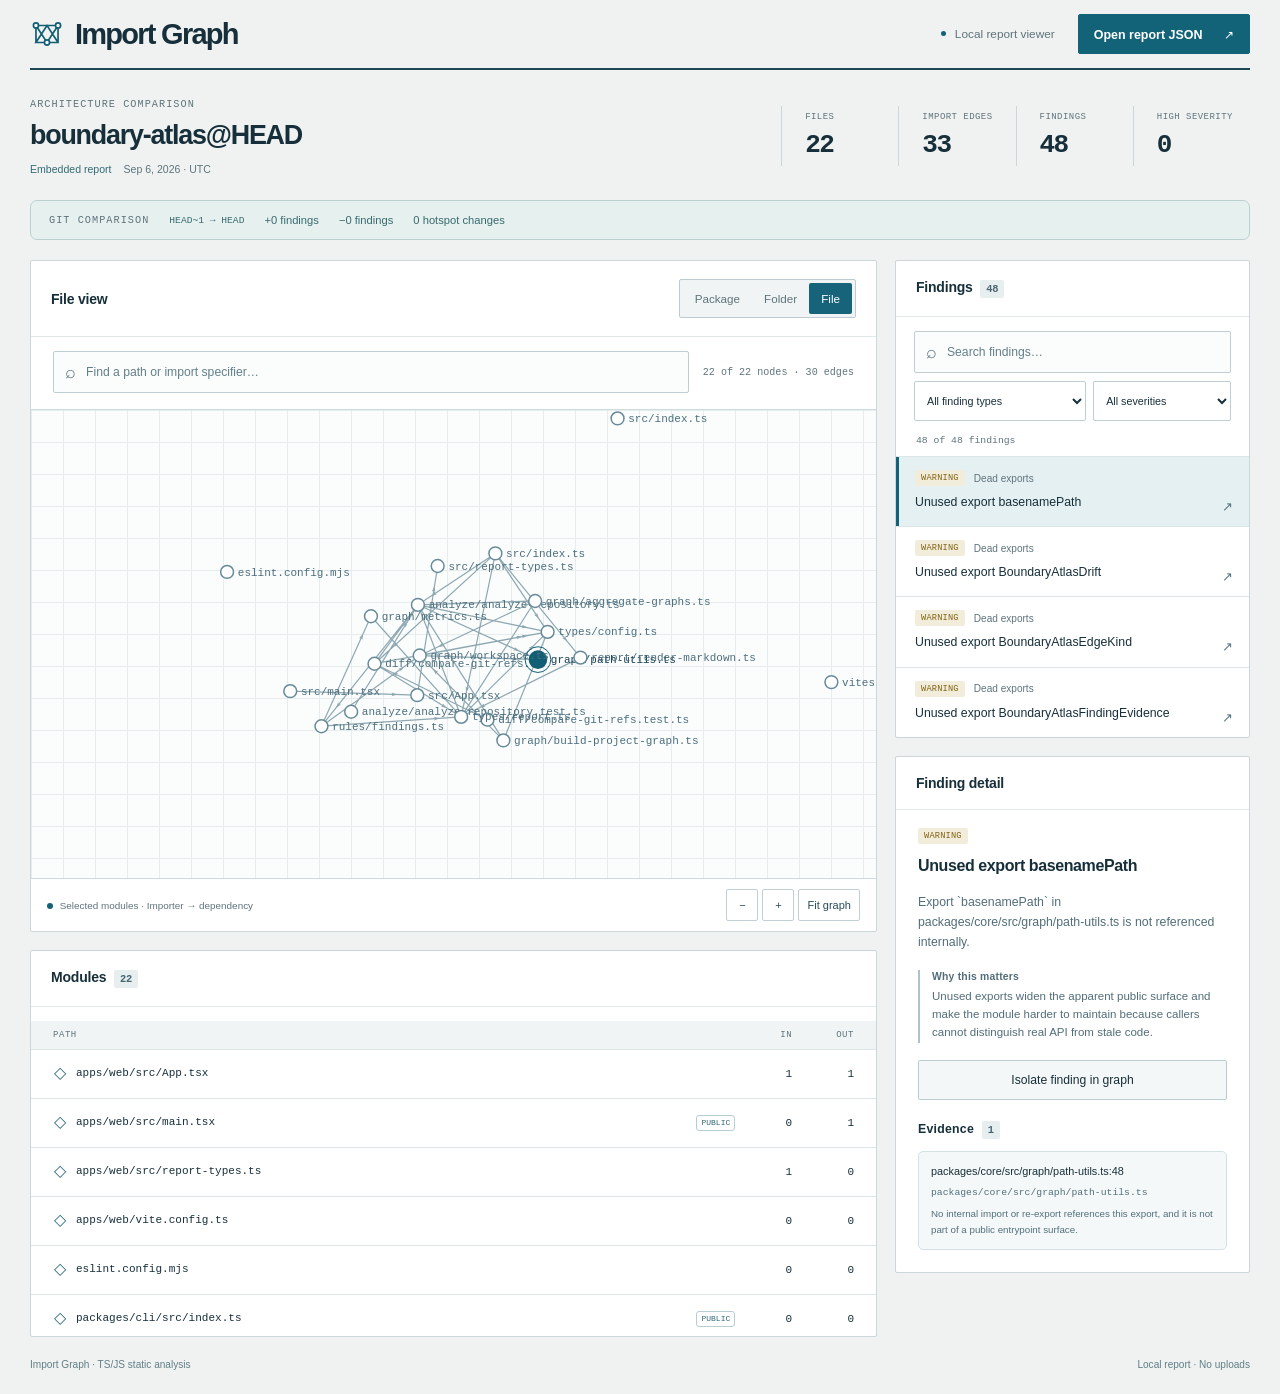
==== commit 7f1e775c: "Preserve filtered module selection and align viewer naming" ====
--- a/docs/samples/self-diff/html/index.html
+++ b/docs/samples/self-diff/html/index.html
@@ -5,11 +5,11 @@
     <meta name="viewport" content="width=device-width, initial-scale=1.0" />
     <meta
       name="description"
-      content="Tutte is a local import graph explorer for TypeScript and JavaScript repositories with an offline report viewer."
+      content="Import Graph is a local import graph explorer for TypeScript and JavaScript repositories with an offline report viewer."
     />
     <meta name="theme-color" content="#eff2f1" />
-    <title>Tutte | Import graph</title>
-    <script type="module" crossorigin src="./assets/index-D1GHjEAk.js"></script>
+    <title>Import Graph | Import graph</title>
+    <script type="module" crossorigin src="./assets/index-Cv5EGv6V.js"></script>
     <link rel="stylesheet" crossorigin href="./assets/index-CkzU23a1.css">
     <script>window.__BOUNDARY_ATLAS_EMBEDDED_REPORT__={"kind":"diff","version":"1","generatedAt":"2026-09-06T18:55:20.012Z","project":{"label":"boundary-atlas@HEAD","rootPath":"/workspace/scratch/e671c73efcba/boundary-atlas","repoName":"boundary-atlas-pKrCMl","configPath":"/tmp/boundary-atlas-pKrCMl/boundary-atlas.config.json","analyzedAtRef":"HEAD"},"summary":{"fileCount":22,"folderCount":11,"packageCount":4,"internalEdgeCount":33,"cycleCount":0,"deepImportCount":0,"deadExportCount":38,"boundaryViolationCount":0,"crossFeatureCount":0,"hotspotCount":10},"config":{"exclude":["**/*.d.ts","**/node_modules/**","**/.git/**","**/dist/**","**/coverage/**","fixtures/**","scripts/**","e2e/**","docs/**"],"publicEntrypoints":["packages/*/src/index.ts","packages/*/src/index.js","apps/web/src/main.tsx","**/index.ts","**/index.tsx","**/index.js","**/index.jsx"],"boundaries":[{"name":"core-self","from":["packages/core/src/**"],"allow":["packages/core/src/**"]},{"name":"cli-to-core","from":["packages/cli/src/**"],"allow":["packages/cli/src/**","packages/core/src/**"]},{"name":"web-island","from":["apps/web/src/**"],"allow":["apps/web/src/**"]}]},"graphs":{"file":{"granularity":"file","nodes":[{"id":"file:apps/web/src/App.tsx","kind":"file","label":"App.tsx","path":"apps/web/src/App.tsx","packageName":"@boundary-atlas/web","isPublicEntrypoint":false,"fanIn":1,"fanOut":1},{"id":"file:apps/web/src/main.tsx","kind":"file","label":"main.tsx","path":"apps/web/src/main.tsx","packageName":"@boundary-atlas/web","isPublicEntrypoint":true,"fanIn":0,"fanOut":1},{"id":"file:apps/web/src/report-types.ts","kind":"file","label":"report-types.ts","path":"apps/web/src/report-types.ts","packageName":"@boundary-atlas/web","isPublicEntrypoint":false,"fanIn":1,"fanOut":0},{"id":"file:apps/web/vite.config.ts","kind":"file","label":"vite.config.ts","path":"apps/web/vite.config.ts","packageName":"@boundary-atlas/web","isPublicEntrypoint":false,"fanIn":0,"fanOut":0},{"id":"file:eslint.config.mjs","kind":"file","label":"eslint.config.mjs","path":"eslint.config.mjs","packageName":"@boundary-atlas/root","isPublicEntrypoint":false,"fanIn":0,"fanOut":0},{"id":"file:packages/cli/src/index.ts","kind":"file","label":"index.ts","path":"packages/cli/src/index.ts","packageName":"boundary-atlas","isPublicEntrypoint":true,"fanIn":0,"fanOut":0},{"id":"file:packages/core/src/analyze/analyze-repository.test.ts","kind":"file","label":"analyze-repository.test.ts","path":"packages/core/src/analyze/analyze-repository.test.ts","packageName":"@boundary-atlas/core","isPublicEntrypoint":false,"fanIn":0,"fanOut":1},{"id":"file:packages/core/src/analyze/analyze-repository.ts","kind":"file","label":"analyze-repository.ts","path":"packages/core/src/analyze/analyze-repository.ts","packageName":"@boundary-atlas/core","isPublicEntrypoint":false,"fanIn":3,"fanOut":6},{"id":"file:packages/core/src/diff/compare-git-refs.test.ts","kind":"file","label":"compare-git-refs.test.ts","path":"packages/core/src/diff/compare-git-refs.test.ts","packageName":"@boundary-atlas/core","isPublicEntrypoint":false,"fanIn":0,"fanOut":1},{"id":"file:packages/core/src/diff/compare-git-refs.ts","kind":"file","label":"compare-git-refs.ts","path":"packages/core/src/diff/compare-git-refs.ts","packageName":"@boundary-atlas/core","isPublicEntrypoint":false,"fanIn":2,"fanOut":3},{"id":"file:packages/core/src/graph/aggregate-graphs.ts","kind":"file","label":"aggregate-graphs.ts","path":"packages/core/src/graph/aggregate-graphs.ts","packageName":"@boundary-atlas/core","isPublicEntrypoint":false,"fanIn":1,"fanOut":2},{"id":"file:packages/core/src/graph/build-project-graph.ts","kind":"file","label":"build-project-graph.ts","path":"packages/core/src/graph/build-project-graph.ts","packageName":"@boundary-atlas/core","isPublicEntrypoint":false,"fanIn":1,"fanOut":2},{"id":"file:packages/core/src/graph/metrics.ts","kind":"file","label":"metrics.ts","path":"packages/core/src/graph/metrics.ts","packageName":"@boundary-atlas/core","isPublicEntrypoint":false,"fanIn":1,"fanOut":1},{"id":"file:packages/core/src/graph/path-utils.ts","kind":"file","label":"path-utils.ts","path":"packages/core/src/graph/path-utils.ts","packageName":"@boundary-atlas/core","isPublicEntrypoint":false,"fanIn":2,"fanOut":0},{"id":"file:packages/core/src/graph/workspace.ts","kind":"file","label":"workspace.ts","path":"packages/core/src/graph/workspace.ts","packageName":"@boundary-atlas/core","isPublicEntrypoint":false,"fanIn":3,"fanOut":2},{"id":"file:packages/core/src/index.ts","kind":"file","label":"index.ts","path":"packages/core/src/index.ts","packageName":"@boundary-atlas/core","isPublicEntrypoint":true,"fanIn":0,"fanOut":5},{"id":"file:packages/core/src/report/render-markdown.ts","kind":"file","label":"render-markdown.ts","path":"packages/core/src/report/render-markdown.ts","packageName":"@boundary-atlas/core","isPublicEntrypoint":false,"fanIn":1,"fanOut":1},{"id":"file:packages/core/src/rules/findings.ts","kind":"file","label":"findings.ts","path":"packages/core/src/rules/findings.ts","packageName":"@boundary-atlas/core","isPublicEntrypoint":false,"fanIn":1,"fanOut":3},{"id":"file:packages/core/src/types/config.ts","kind":"file","label":"config.ts","path":"packages/core/src/types/config.ts","packageName":"@boundary-atlas/core","isPublicEntrypoint":false,"fanIn":6,"fanOut":0},{"id":"file:packages/core/src/types/report.ts","kind":"file","label":"report.ts","path":"packages/core/src/types/report.ts","packageName":"@boundary-atlas/core","isPublicEntrypoint":false,"fanIn":7,"fanOut":1},{"id":"file:playwright.config.ts","kind":"file","label":"playwright.config.ts","path":"playwright.config.ts","packageName":"@boundary-atlas/root","isPublicEntrypoint":false,"fanIn":0,"fanOut":0},{"id":"file:vitest.config.ts","kind":"file","label":"vitest.config.ts","path":"vitest.config.ts","packageName":"@boundary-atlas/root","isPublicEntrypoint":false,"fanIn":0,"fanOut":0}],"edges":[{"id":"file:apps/web/src/App.tsx->file:apps/web/src/report-types.ts:import","source":"file:apps/web/src/App.tsx","target":"file:apps/web/src/report-types.ts","kind":"import","importCount":1,"specifiers":["./report-types.js"]},{"id":"file:apps/web/src/main.tsx->file:apps/web/src/App.tsx:import","source":"file:apps/web/src/main.tsx","target":"file:apps/web/src/App.tsx","kind":"import","importCount":1,"specifiers":["./App.js"]},{"id":"file:packages/core/src/analyze/analyze-repository.test.ts->file:packages/core/src/analyze/analyze-repository.ts:import","source":"file:packages/core/src/analyze/analyze-repository.test.ts","target":"file:packages/core/src/analyze/analyze-repository.ts","kind":"import","importCount":1,"specifiers":["./analyze-repository.js"]},{"id":"file:packages/core/src/analyze/analyze-repository.ts->file:packages/core/src/graph/aggregate-graphs.ts:import","source":"file:packages/core/src/analyze/analyze-repository.ts","target":"file:packages/core/src/graph/aggregate-graphs.ts","kind":"import","importCount":1,"specifiers":["../graph/aggregate-graphs.js"]},{"id":"file:packages/core/src/analyze/analyze-repository.ts->file:packages/core/src/graph/build-project-graph.ts:import","source":"file:packages/core/src/analyze/analyze-repository.ts","target":"file:packages/core/src/graph/build-project-graph.ts","kind":"import","importCount":1,"specifiers":["../graph/build-project-graph.js"]},{"id":"file:packages/core/src/analyze/analyze-repository.ts->file:packages/core/src/graph/path-utils.ts:import","source":"file:packages/core/src/analyze/analyze-repository.ts","target":"file:packages/core/src/graph/path-utils.ts","kind":"import","importCount":1,"specifiers":["../graph/path-utils.js"]},{"id":"file:packages/core/src/analyze/analyze-repository.ts->file:packages/core/src/rules/findings.ts:import","source":"file:packages/core/src/analyze/analyze-repository.ts","target":"file:packages/core/src/rules/findings.ts","kind":"import","importCount":1,"specifiers":["../rules/findings.js"]},{"id":"file:packages/core/src/analyze/analyze-repository.ts->file:packages/core/src/types/config.ts:import","source":"file:packages/core/src/analyze/analyze-repository.ts","target":"file:packages/core/src/types/config.ts","kind":"import","importCount":1,"specifiers":["../types/config.js"]},{"id":"file:packages/core/src/analyze/analyze-repository.ts->file:packages/core/src/types/report.ts:import","source":"file:packages/core/src/analyze/analyze-repository.ts","target":"file:packages/core/src/types/report.ts","kind":"import","importCount":1,"specifiers":["../types/report.js"]},{"id":"file:packages/core/src/diff/compare-git-refs.test.ts->file:packages/core/src/diff/compare-git-refs.ts:import","source":"file:packages/core/src/diff/compare-git-refs.test.ts","target":"file:packages/core/src/diff/compare-git-refs.ts","kind":"import","importCount":1,"specifiers":["./compare-git-refs.js"]},{"id":"file:packages/core/src/diff/compare-git-refs.ts->file:packages/core/src/analyze/analyze-repository.ts:import","source":"file:packages/core/src/diff/compare-git-refs.ts","target":"file:packages/core/src/analyze/analyze-repository.ts","kind":"import","importCount":1,"specifiers":["../analyze/analyze-repository.js"]},{"id":"file:packages/core/src/diff/compare-git-refs.ts->file:packages/core/src/types/config.ts:import","source":"file:packages/core/src/diff/compare-git-refs.ts","target":"file:packages/core/src/types/config.ts","kind":"import","importCount":1,"specifiers":["../types/config.js"]},{"id":"file:packages/core/src/diff/compare-git-refs.ts->file:packages/core/src/types/report.ts:import","source":"file:packages/core/src/diff/compare-git-refs.ts","target":"file:packages/core/src/types/report.ts","kind":"import","importCount":1,"specifiers":["../types/report.js"]},{"id":"file:packages/core/src/graph/aggregate-graphs.ts->file:packages/core/src/graph/workspace.ts:import","source":"file:packages/core/src/graph/aggregate-graphs.ts","target":"file:packages/core/src/graph/workspace.ts","kind":"import","importCount":1,"specifiers":["./workspace.js"]},{"id":"file:packages/core/src/graph/aggregate-graphs.ts->file:packages/core/src/types/report.ts:import","source":"file:packages/core/src/graph/aggregate-graphs.ts","target":"file:packages/core/src/types/report.ts","kind":"import","importCount":1,"specifiers":["../types/report.js"]},{"id":"file:packages/core/src/graph/build-project-graph.ts->file:packages/core/src/graph/workspace.ts:import","source":"file:packages/core/src/graph/build-project-graph.ts","target":"file:packages/core/src/graph/workspace.ts","kind":"import","importCount":3,"specifiers":["./workspace.js"]},{"id":"file:packages/core/src/graph/build-project-graph.ts->file:packages/core/src/types/config.ts:import","source":"file:packages/core/src/graph/build-project-graph.ts","target":"file:packages/core/src/types/config.ts","kind":"import","importCount":2,"specifiers":["../types/config.js"]},{"id":"file:packages/core/src/graph/metrics.ts->file:packages/core/src/types/report.ts:import","source":"file:packages/core/src/graph/metrics.ts","target":"file:packages/core/src/types/report.ts","kind":"import","importCount":1,"specifiers":["../types/report.js"]},{"id":"file:packages/core/src/graph/workspace.ts->file:packages/core/src/graph/path-utils.ts:import","source":"file:packages/core/src/graph/workspace.ts","target":"file:packages/core/src/graph/path-utils.ts","kind":"import","importCount":1,"specifiers":["./path-utils.js"]},{"id":"file:packages/core/src/graph/workspace.ts->file:packages/core/src/types/config.ts:import","source":"file:packages/core/src/graph/workspace.ts","target":"file:packages/core/src/types/config.ts","kind":"import","importCount":1,"specifiers":["../types/config.js"]},{"id":"file:packages/core/src/index.ts->file:packages/core/src/analyze/analyze-repository.ts:reexport","source":"file:packages/core/src/index.ts","target":"file:packages/core/src/analyze/analyze-repository.ts","kind":"reexport","importCount":1,"specifiers":["./analyze/analyze-repository.js"]},{"id":"file:packages/core/src/index.ts->file:packages/core/src/diff/compare-git-refs.ts:reexport","source":"file:packages/core/src/index.ts","target":"file:packages/core/src/diff/compare-git-refs.ts","kind":"reexport","importCount":1,"specifiers":["./diff/compare-git-refs.js"]},{"id":"file:packages/core/src/index.ts->file:packages/core/src/report/render-markdown.ts:reexport","source":"file:packages/core/src/index.ts","target":"file:packages/core/src/report/render-markdown.ts","kind":"reexport","importCount":1,"specifiers":["./report/render-markdown.js"]},{"id":"file:packages/core/src/index.ts->file:packages/core/src/types/config.ts:reexport","source":"file:packages/core/src/index.ts","target":"file:packages/core/src/types/config.ts","kind":"reexport","importCount":1,"specifiers":["./types/config.js"]},{"id":"file:packages/core/src/index.ts->file:packages/core/src/types/report.ts:reexport","source":"file:packages/core/src/index.ts","target":"file:packages/core/src/types/report.ts","kind":"reexport","importCount":1,"specifiers":["./types/report.js"]},{"id":"file:packages/core/src/report/render-markdown.ts->file:packages/core/src/types/report.ts:import","source":"file:packages/core/src/report/render-markdown.ts","target":"file:packages/core/src/types/report.ts","kind":"import","importCount":1,"specifiers":["../types/report.js"]},{"id":"file:packages/core/src/rules/findings.ts->file:packages/core/src/graph/metrics.ts:import","source":"file:packages/core/src/rules/findings.ts","target":"file:packages/core/src/graph/metrics.ts","kind":"import","importCount":1,"specifiers":["../graph/metrics.js"]},{"id":"file:packages/core/src/rules/findings.ts->file:packages/core/src/graph/workspace.ts:import","source":"file:packages/core/src/rules/findings.ts","target":"file:packages/core/src/graph/workspace.ts","kind":"import","importCount":1,"specifiers":["../graph/workspace.js"]},{"id":"file:packages/core/src/rules/findings.ts->file:packages/core/src/types/report.ts:import","source":"file:packages/core/src/rules/findings.ts","target":"file:packages/core/src/types/report.ts","kind":"import","importCount":1,"specifiers":["../types/report.js"]},{"id":"file:packages/core/src/types/report.ts->file:packages/core/src/types/config.ts:import","source":"file:packages/core/src/types/report.ts","target":"file:packages/core/src/types/config.ts","kind":"import","importCount":1,"specifiers":["./config.js"]}]},"folder":{"granularity":"folder","nodes":[{"id":"folder:.","kind":"folder","label":".","path":".","packageName":"@boundary-atlas/root","fanIn":0,"fanOut":0},{"id":"folder:apps/web","kind":"folder","label":"web","path":"apps/web","packageName":"@boundary-atlas/web","fanIn":0,"fanOut":0},{"id":"folder:apps/web/src","kind":"folder","label":"src","path":"apps/web/src","packageName":"@boundary-atlas/web","fanIn":0,"fanOut":0},{"id":"folder:packages/cli/src","kind":"folder","label":"src","path":"packages/cli/src","packageName":"boundary-atlas","fanIn":0,"fanOut":0},{"id":"folder:packages/core/src","kind":"folder","label":"src","path":"packages/core/src","packageName":"@boundary-atlas/core","fanIn":0,"fanOut":4},{"id":"folder:packages/core/src/analyze","kind":"folder","label":"analyze","path":"packages/core/src/analyze","packageName":"@boundary-atlas/core","fanIn":2,"fanOut":3},{"id":"folder:packages/core/src/diff","kind":"folder","label":"diff","path":"packages/core/src/diff","packageName":"@boundary-atlas/core","fanIn":1,"fanOut":2},{"id":"folder:packages/core/src/graph","kind":"folder","label":"graph","path":"packages/core/src/graph","packageName":"@boundary-atlas/core","fanIn":2,"fanOut":1},{"id":"folder:packages/core/src/report","kind":"folder","label":"report","path":"packages/core/src/report","packageName":"@boundary-atlas/core","fanIn":1,"fanOut":1},{"id":"folder:packages/core/src/rules","kind":"folder","label":"rules","path":"packages/core/src/rules","packageName":"@boundary-atlas/core","fanIn":1,"fanOut":2},{"id":"folder:packages/core/src/types","kind":"folder","label":"types","path":"packages/core/src/types","packageName":"@boundary-atlas/core","fanIn":6,"fanOut":0}],"edges":[{"id":"folder:packages/core/src->folder:packages/core/src/analyze:reexport","source":"folder:packages/core/src","target":"folder:packages/core/src/analyze","kind":"reexport","importCount":1,"specifiers":["./analyze/analyze-repository.js"]},{"id":"folder:packages/core/src->folder:packages/core/src/diff:reexport","source":"folder:packages/core/src","target":"folder:packages/core/src/diff","kind":"reexport","importCount":1,"specifiers":["./diff/compare-git-refs.js"]},{"id":"folder:packages/core/src->folder:packages/core/src/report:reexport","source":"folder:packages/core/src","target":"folder:packages/core/src/report","kind":"reexport","importCount":1,"specifiers":["./report/render-markdown.js"]},{"id":"folder:packages/core/src->folder:packages/core/src/types:reexport","source":"folder:packages/core/src","target":"folder:packages/core/src/types","kind":"reexport","importCount":2,"specifiers":["./types/config.js","./types/report.js"]},{"id":"folder:packages/core/src/analyze->folder:packages/core/src/graph:import","source":"folder:packages/core/src/analyze","target":"folder:packages/core/src/graph","kind":"import","importCount":3,"specifiers":["../graph/aggregate-graphs.js","../graph/build-project-graph.js","../graph/path-utils.js"]},{"id":"folder:packages/core/src/analyze->folder:packages/core/src/rules:import","source":"folder:packages/core/src/analyze","target":"folder:packages/core/src/rules","kind":"import","importCount":1,"specifiers":["../rules/findings.js"]},{"id":"folder:packages/core/src/analyze->folder:packages/core/src/types:import","source":"folder:packages/core/src/analyze","target":"folder:packages/core/src/types","kind":"import","importCount":2,"specifiers":["../types/config.js","../types/report.js"]},{"id":"folder:packages/core/src/diff->folder:packages/core/src/analyze:import","source":"folder:packages/core/src/diff","target":"folder:packages/core/src/analyze","kind":"import","importCount":1,"specifiers":["../analyze/analyze-repository.js"]},{"id":"folder:packages/core/src/diff->folder:packages/core/src/types:import","source":"folder:packages/core/src/diff","target":"folder:packages/core/src/types","kind":"import","importCount":2,"specifiers":["../types/config.js","../types/report.js"]},{"id":"folder:packages/core/src/graph->folder:packages/core/src/types:import","source":"folder:packages/core/src/graph","target":"folder:packages/core/src/types","kind":"import","importCount":5,"specifiers":["../types/report.js","../types/config.js"]},{"id":"folder:packages/core/src/report->folder:packages/core/src/types:import","source":"folder:packages/core/src/report","target":"folder:packages/core/src/types","kind":"import","importCount":1,"specifiers":["../types/report.js"]},{"id":"folder:packages/core/src/rules->folder:packages/core/src/graph:import","source":"folder:packages/core/src/rules","target":"folder:packages/core/src/graph","kind":"import","importCount":2,"specifiers":["../graph/metrics.js","../graph/workspace.js"]},{"id":"folder:packages/core/src/rules->folder:packages/core/src/types:import","source":"folder:packages/core/src/rules","target":"folder:packages/core/src/types","kind":"import","importCount":1,"specifiers":["../types/report.js"]}]},"package":{"granularity":"package","nodes":[{"id":"package:@boundary-atlas/web","kind":"package","label":"@boundary-atlas/web","path":"package:apps/web","packageName":"@boundary-atlas/web","fanIn":0,"fanOut":0},{"id":"package:boundary-atlas","kind":"package","label":"boundary-atlas","path":"package:packages/cli","packageName":"boundary-atlas","fanIn":0,"fanOut":0},{"id":"package:@boundary-atlas/core","kind":"package","label":"@boundary-atlas/core","path":"package:packages/core","packageName":"@boundary-atlas/core","fanIn":0,"fanOut":0},{"id":"package:@boundary-atlas/root","kind":"package","label":"@boundary-atlas/root","path":"package:root","packageName":"@boundary-atlas/root","fanIn":0,"fanOut":0}],"edges":[]}},"findings":[{"id":"finding:hotspot:file hotspot: packages/core/src/analyze/analyze-repository.ts:packages/core/src/analyze/analyze-repository.ts->:packages/core/src/analyze/analyze-repository.ts","fingerprint":"hotspot:file hotspot: packages/core/src/analyze/analyze-repository.ts:packages/core/src/analyze/analyze-repository.ts->:packages/core/src/analyze/analyze-repository.ts","type":"hotspot","severity":"warn","title":"file hotspot: packages/core/src/analyze/analyze-repository.ts","summary":"packages/core/src/analyze/analyze-repository.ts has fan-in 3 and fan-out 6.","whyRisky":"High fan-in means many callers depend on this node. High fan-out means this node reaches across many other areas. Either shape concentrates architectural churn.","nodeIds":["file:packages/core/src/analyze/analyze-repository.ts"],"evidence":[{"label":"packages/core/src/analyze/analyze-repository.ts","sourcePath":"packages/core/src/analyze/analyze-repository.ts"}],"metrics":{"granularity":"file","fanIn":3,"fanOut":6}},{"id":"finding:hotspot:file hotspot: packages/core/src/diff/compare-git-refs.ts:packages/core/src/diff/compare-git-refs.ts->:packages/core/src/diff/compare-git-refs.ts","fingerprint":"hotspot:file hotspot: packages/core/src/diff/compare-git-refs.ts:packages/core/src/diff/compare-git-refs.ts->:packages/core/src/diff/compare-git-refs.ts","type":"hotspot","severity":"warn","title":"file hotspot: packages/core/src/diff/compare-git-refs.ts","summary":"packages/core/src/diff/compare-git-refs.ts has fan-in 2 and fan-out 3.","whyRisky":"High fan-in means many callers depend on this node. High fan-out means this node reaches across many other areas. Either shape concentrates architectural churn.","nodeIds":["file:packages/core/src/diff/compare-git-refs.ts"],"evidence":[{"label":"packages/core/src/diff/compare-git-refs.ts","sourcePath":"packages/core/src/diff/compare-git-refs.ts"}],"metrics":{"granularity":"file","fanIn":2,"fanOut":3}},{"id":"finding:hotspot:file hotspot: packages/core/src/graph/workspace.ts:packages/core/src/graph/workspace.ts->:packages/core/src/graph/workspace.ts","fingerprint":"hotspot:file hotspot: packages/core/src/graph/workspace.ts:packages/core/src/graph/workspace.ts->:packages/core/src/graph/workspace.ts","type":"hotspot","severity":"warn","title":"file hotspot: packages/core/src/graph/workspace.ts","summary":"packages/core/src/graph/workspace.ts has fan-in 3 and fan-out 2.","whyRisky":"High fan-in means many callers depend on this node. High fan-out means this node reaches across many other areas. Either shape concentrates architectural churn.","nodeIds":["file:packages/core/src/graph/workspace.ts"],"evidence":[{"label":"packages/core/src/graph/workspace.ts","sourcePath":"packages/core/src/graph/workspace.ts"}],"metrics":{"granularity":"file","fanIn":3,"fanOut":2}},{"id":"finding:hotspot:file hotspot: packages/core/src/index.ts:packages/core/src/index.ts->:packages/core/src/index.ts","fingerprint":"hotspot:file hotspot: packages/core/src/index.ts:packages/core/src/index.ts->:packages/core/src/index.ts","type":"hotspot","severity":"warn","title":"file hotspot: packages/core/src/index.ts","summary":"packages/core/src/index.ts has fan-in 0 and fan-out 5.","whyRisky":"High fan-in means many callers depend on this node. High fan-out means this node reaches across many other areas. Either shape concentrates architectural churn.","nodeIds":["file:packages/core/src/index.ts"],"evidence":[{"label":"packages/core/src/index.ts","sourcePath":"packages/core/src/index.ts"}],"metrics":{"granularity":"file","fanIn":0,"fanOut":5}},{"id":"finding:hotspot:file hotspot: packages/core/src/rules/findings.ts:packages/core/src/rules/findings.ts->:packages/core/src/rules/findings.ts","fingerprint":"hotspot:file hotspot: packages/core/src/rules/findings.ts:packages/core/src/rules/findings.ts->:packages/core/src/rules/findings.ts","type":"hotspot","severity":"warn","title":"file hotspot: packages/core/src/rules/findings.ts","summary":"packages/core/src/rules/findings.ts has fan-in 1 and fan-out 3.","whyRisky":"High fan-in means many callers depend on this node. High fan-out means this node reaches across many other areas. Either shape concentrates architectural churn.","nodeIds":["file:packages/core/src/rules/findings.ts"],"evidence":[{"label":"packages/core/src/rules/findings.ts","sourcePath":"packages/core/src/rules/findings.ts"}],"metrics":{"granularity":"file","fanIn":1,"fanOut":3}},{"id":"finding:hotspot:file hotspot: packages/core/src/types/config.ts:packages/core/src/types/config.ts->:packages/core/src/types/config.ts","fingerprint":"hotspot:file hotspot: packages/core/src/types/config.ts:packages/core/src/types/config.ts->:packages/core/src/types/config.ts","type":"hotspot","severity":"warn","title":"file hotspot: packages/core/src/types/config.ts","summary":"packages/core/src/types/config.ts has fan-in 6 and fan-out 0.","whyRisky":"High fan-in means many callers depend on this node. High fan-out means this node reaches across many other areas. Either shape concentrates architectural churn.","nodeIds":["file:packages/core/src/types/config.ts"],"evidence":[{"label":"packages/core/src/types/config.ts","sourcePath":"packages/core/src/types/config.ts"}],"metrics":{"granularity":"file","fanIn":6,"fanOut":0}},{"id":"finding:hotspot:file hotspot: packages/core/src/types/report.ts:packages/core/src/types/report.ts->:packages/core/src/types/report.ts","fingerprint":"hotspot:file hotspot: packages/core/src/types/report.ts:packages/core/src/types/report.ts->:packages/core/src/types/report.ts","type":"hotspot","severity":"warn","title":"file hotspot: packages/core/src/types/report.ts","summary":"packages/core/src/types/report.ts has fan-in 7 and fan-out 1.","whyRisky":"High fan-in means many callers depend on this node. High fan-out means this node reaches across many other areas. Either shape concentrates architectural churn.","nodeIds":["file:packages/core/src/types/report.ts"],"evidence":[{"label":"packages/core/src/types/report.ts","sourcePath":"packages/core/src/types/report.ts"}],"metrics":{"granularity":"file","fanIn":7,"fanOut":1}},{"id":"finding:hotspot:folder hotspot: packages/core/src:packages/core/src->:packages/core/src","fingerprint":"hotspot:folder hotspot: packages/core/src:packages/core/src->:packages/core/src","type":"hotspot","severity":"warn","title":"folder hotspot: packages/core/src","summary":"packages/core/src has fan-in 0 and fan-out 4.","whyRisky":"High fan-in means many callers depend on this node. High fan-out means this node reaches across many other areas. Either shape concentrates architectural churn.","nodeIds":["folder:packages/core/src"],"evidence":[{"label":"packages/core/src","sourcePath":"packages/core/src"}],"metrics":{"granularity":"folder","fanIn":0,"fanOut":4}},{"id":"finding:hotspot:folder hotspot: packages/core/src/analyze:packages/core/src/analyze->:packages/core/src/analyze","fingerprint":"hotspot:folder hotspot: packages/core/src/analyze:packages/core/src/analyze->:packages/core/src/analyze","type":"hotspot","severity":"warn","title":"folder hotspot: packages/core/src/analyze","summary":"packages/core/src/analyze has fan-in 2 and fan-out 3.","whyRisky":"High fan-in means many callers depend on this node. High fan-out means this node reaches across many other areas. Either shape concentrates architectural churn.","nodeIds":["folder:packages/core/src/analyze"],"evidence":[{"label":"packages/core/src/analyze","sourcePath":"packages/core/src/analyze"}],"metrics":{"granularity":"folder","fanIn":2,"fanOut":3}},{"id":"finding:hotspot:folder hotspot: packages/core/src/types:packages/core/src/types->:packages/core/src/types","fingerprint":"hotspot:folder hotspot: packages/core/src/types:packages/core/src/types->:packages/core/src/types","type":"hotspot","severity":"warn","title":"folder hotspot: packages/core/src/types","summary":"packages/core/src/types has fan-in 6 and fan-out 0.","whyRisky":"High fan-in means many callers depend on this node. High fan-out means this node reaches across many other areas. Either shape concentrates architectural churn.","nodeIds":["folder:packages/core/src/types"],"evidence":[{"label":"packages/core/src/types","sourcePath":"packages/core/src/types"}],"metrics":{"granularity":"folder","fanIn":6,"fanOut":0}},{"id":"finding:dead-export:Unused export basenamePath:packages/core/src/graph/path-utils.ts->:packages/core/src/graph/path-utils.ts:48","fingerprint":"dead-export:Unused export basenamePath:packages/core/src/graph/path-utils.ts->:packages/core/src/graph/path-utils.ts:48","type":"dead-export","severity":"warn","title":"Unused export basenamePath","summary":"Export `basenamePath` in packages/core/src/graph/path-utils.ts is not referenced internally.","whyRisky":"Unused exports widen the apparent public surface and make the module harder to maintain because callers cannot distinguish real API from stale code.","nodeIds":["file:packages/core/src/graph/path-utils.ts"],"evidence":[{"label":"packages/core/src/graph/path-utils.ts:48","sourcePath":"packages/core/src/graph/path-utils.ts","details":"No internal import or re-export references this export, and it is not part of a public entrypoint surface."}],"metrics":{"exportName":"basenamePath","line":48}},{"id":"finding:dead-export:Unused export BoundaryAtlasDrift:apps/web/src/report-types.ts->:apps/web/src/report-types.ts:69","fingerprint":"dead-export:Unused export BoundaryAtlasDrift:apps/web/src/report-types.ts->:apps/web/src/report-types.ts:69","type":"dead-export","severity":"warn","title":"Unused export BoundaryAtlasDrift","summary":"Export `BoundaryAtlasDrift` in apps/web/src/report-types.ts is not referenced internally.","whyRisky":"Unused exports widen the apparent public surface and make the module harder to maintain because callers cannot distinguish real API from stale code.","nodeIds":["file:apps/web/src/report-types.ts"],"evidence":[{"label":"apps/web/src/report-types.ts:69","sourcePath":"apps/web/src/report-types.ts","details":"No internal import or re-export references this export, and it is not part of a public entrypoint surface."}],"metrics":{"exportName":"BoundaryAtlasDrift","line":69}},{"id":"finding:dead-export:Unused export BoundaryAtlasEdgeKind:packages/core/src/types/report.ts->:packages/core/src/types/report.ts:12","fingerprint":"dead-export:Unused export BoundaryAtlasEdgeKind:packages/core/src/types/report.ts->:packages/core/src/types/report.ts:12","type":"dead-export","severity":"warn","title":"Unused export BoundaryAtlasEdgeKind","summary":"Export `BoundaryAtlasEdgeKind` in packages/core/src/types/report.ts is not referenced internally.","whyRisky":"Unused exports widen the apparent public surface and make the module harder to maintain because callers cannot distinguish real API from stale code.","nodeIds":["file:packages/core/src/types/report.ts"],"evidence":[{"label":"packages/core/src/types/report.ts:12","sourcePath":"packages/core/src/types/report.ts","details":"No internal import or re-export references this export, and it is not part of a public entrypoint surface."}],"metrics":{"exportName":"BoundaryAtlasEdgeKind","line":12}},{"id":"finding:dead-export:Unused export BoundaryAtlasFindingEvidence:apps/web/src/report-types.ts->:apps/web/src/report-types.ts:38","fingerprint":"dead-export:Unused export BoundaryAtlasFindingEvidence:apps/web/src/report-types.ts->:apps/web/src/report-types.ts:38","type":"dead-export","severity":"warn","title":"Unused export BoundaryAtlasFindingEvidence","summary":"Export `BoundaryAtlasFindingEvidence` in apps/web/src/report-types.ts is not referenced internally.","whyRisky":"Unused exports widen the apparent public surface and make the module harder to maintain because callers cannot distinguish real API from stale code.","nodeIds":["file:apps/web/src/report-types.ts"],"evidence":[{"label":"apps/web/src/report-types.ts:38","sourcePath":"apps/web/src/report-types.ts","details":"No internal import or re-export references this export, and it is not part of a public entrypoint surface."}],"metrics":{"exportName":"BoundaryAtlasFindingEvidence","line":38}},{"id":"finding:dead-export:Unused export BoundaryAtlasFindingType:apps/web/src/report-types.ts->:apps/web/src/report-types.ts:2","fingerprint":"dead-export:Unused export BoundaryAtlasFindingType:apps/web/src/report-types.ts->:apps/web/src/report-types.ts:2","type":"dead-export","severity":"warn","title":"Unused export BoundaryAtlasFindingType","summary":"Export `BoundaryAtlasFindingType` in apps/web/src/report-types.ts is not referenced internally.","whyRisky":"Unused exports widen the apparent public surface and make the module harder to maintain because callers cannot distinguish real API from stale code.","nodeIds":["file:apps/web/src/report-types.ts"],"evidence":[{"label":"apps/web/src/report-types.ts:2","sourcePath":"apps/web/src/report-types.ts","details":"No internal import or re-export references this export, and it is not part of a public entrypoint surface."}],"metrics":{"exportName":"BoundaryAtlasFindingType","line":2}},{"id":"finding:dead-export:Unused export BoundaryAtlasFindingType:packages/core/src/types/report.ts->:packages/core/src/types/report.ts:4","fingerprint":"dead-export:Unused export BoundaryAtlasFindingType:packages/core/src/types/report.ts->:packages/core/src/types/report.ts:4","type":"dead-export","severity":"warn","title":"Unused export BoundaryAtlasFindingType","summary":"Export `BoundaryAtlasFindingType` in packages/core/src/types/report.ts is not referenced internally.","whyRisky":"Unused exports widen the apparent public surface and make the module harder to maintain because callers cannot distinguish real API from stale code.","nodeIds":["file:packages/core/src/types/report.ts"],"evidence":[{"label":"packages/core/src/types/report.ts:4","sourcePath":"packages/core/src/types/report.ts","details":"No internal import or re-export references this export, and it is not part of a public entrypoint surface."}],"metrics":{"exportName":"BoundaryAtlasFindingType","line":4}},{"id":"finding:dead-export:Unused export BoundaryAtlasGitFileChange:packages/core/src/types/report.ts->:packages/core/src/types/report.ts:129","fingerprint":"dead-export:Unused export BoundaryAtlasGitFileChange:packages/core/src/types/report.ts->:packages/core/src/types/report.ts:129","type":"dead-export","severity":"warn","title":"Unused export BoundaryAtlasGitFileChange","summary":"Export `BoundaryAtlasGitFileChange` in packages/core/src/types/report.ts is not referenced internally.","whyRisky":"Unused exports widen the apparent public surface and make the module harder to maintain because callers cannot distinguish real API from stale code.","nodeIds":["file:packages/core/src/types/report.ts"],"evidence":[{"label":"packages/core/src/types/report.ts:129","sourcePath":"packages/core/src/types/report.ts","details":"No internal import or re-export references this export, and it is not part of a public entrypoint surface."}],"metrics":{"exportName":"BoundaryAtlasGitFileChange","line":129}},{"id":"finding:dead-export:Unused export BoundaryAtlasGitFileChangeStatus:packages/core/src/types/report.ts->:packages/core/src/types/report.ts:120","fingerprint":"dead-export:Unused export BoundaryAtlasGitFileChangeStatus:packages/core/src/types/report.ts->:packages/core/src/types/report.ts:120","type":"dead-export","severity":"warn","title":"Unused export BoundaryAtlasGitFileChangeStatus","summary":"Export `BoundaryAtlasGitFileChangeStatus` in packages/core/src/types/report.ts is not referenced internally.","whyRisky":"Unused exports widen the apparent public surface and make the module harder to maintain because callers cannot distinguish real API from stale code.","nodeIds":["file:packages/core/src/types/report.ts"],"evidence":[{"label":"packages/core/src/types/report.ts:120","sourcePath":"packages/core/src/types/report.ts","details":"No internal import or re-export references this export, and it is not part of a public entrypoint surface."}],"metrics":{"exportName":"BoundaryAtlasGitFileChangeStatus","line":120}},{"id":"finding:dead-export:Unused export BoundaryAtlasGraph:apps/web/src/report-types.ts->:apps/web/src/report-types.ts:32","fingerprint":"dead-export:Unused export BoundaryAtlasGraph:apps/web/src/report-types.ts->:apps/web/src/report-types.ts:32","type":"dead-export","severity":"warn","title":"Unused export BoundaryAtlasGraph","summary":"Export `BoundaryAtlasGraph` in apps/web/src/report-types.ts is not referenced internally.","whyRisky":"Unused exports widen the apparent public surface and make the module harder to maintain because callers cannot distinguish real API from stale code.","nodeIds":["file:apps/web/src/report-types.ts"],"evidence":[{"label":"apps/web/src/report-types.ts:32","sourcePath":"apps/web/src/report-types.ts","details":"No internal import or re-export references this export, and it is not part of a public entrypoint surface."}],"metrics":{"exportName":"BoundaryAtlasGraph","line":32}},{"id":"finding:dead-export:Unused export BoundaryAtlasGraphDrift:packages/core/src/types/report.ts->:packages/core/src/types/report.ts:135","fingerprint":"dead-export:Unused export BoundaryAtlasGraphDrift:packages/core/src/types/report.ts->:packages/core/src/types/report.ts:135","type":"dead-export","severity":"warn","title":"Unused export BoundaryAtlasGraphDrift","summary":"Export `BoundaryAtlasGraphDrift` in packages/core/src/types/report.ts is not referenced internally.","whyRisky":"Unused exports widen the apparent public surface and make the module harder to maintain because callers cannot distinguish real API from stale code.","nodeIds":["file:packages/core/src/types/report.ts"],"evidence":[{"label":"packages/core/src/types/report.ts:135","sourcePath":"packages/core/src/types/report.ts","details":"No internal import or re-export references this export, and it is not part of a public entrypoint surface."}],"metrics":{"exportName":"BoundaryAtlasGraphDrift","line":135}},{"id":"finding:dead-export:Unused export BoundaryAtlasHotspot:apps/web/src/report-types.ts->:apps/web/src/report-types.ts:58","fingerprint":"dead-export:Unused export BoundaryAtlasHotspot:apps/web/src/report-types.ts->:apps/web/src/report-types.ts:58","type":"dead-export","severity":"warn","title":"Unused export BoundaryAtlasHotspot","summary":"Export `BoundaryAtlasHotspot` in apps/web/src/report-types.ts is not referenced internally.","whyRisky":"Unused exports widen the apparent public surface and make the module harder to maintain because callers cannot distinguish real API from stale code.","nodeIds":["file:apps/web/src/report-types.ts"],"evidence":[{"label":"apps/web/src/report-types.ts:58","sourcePath":"apps/web/src/report-types.ts","details":"No internal import or re-export references this export, and it is not part of a public entrypoint surface."}],"metrics":{"exportName":"BoundaryAtlasHotspot","line":58}},{"id":"finding:dead-export:Unused export BoundaryAtlasProjectMetadata:packages/core/src/types/report.ts->:packages/core/src/types/report.ts:14","fingerprint":"dead-export:Unused export BoundaryAtlasProjectMetadata:packages/core/src/types/report.ts->:packages/core/src/types/report.ts:14","type":"dead-export","severity":"warn","title":"Unused export BoundaryAtlasProjectMetadata","summary":"Export `BoundaryAtlasProjectMetadata` in packages/core/src/types/report.ts is not referenced internally.","whyRisky":"Unused exports widen the apparent public surface and make the module harder to maintain because callers cannot distinguish real API from stale code.","nodeIds":["file:packages/core/src/types/report.ts"],"evidence":[{"label":"packages/core/src/types/report.ts:14","sourcePath":"packages/core/src/types/report.ts","details":"No internal import or re-export references this export, and it is not part of a public entrypoint surface."}],"metrics":{"exportName":"BoundaryAtlasProjectMetadata","line":14}},{"id":"finding:dead-export:Unused export BoundaryAtlasReportInput:packages/core/src/types/report.ts->:packages/core/src/types/report.ts:183","fingerprint":"dead-export:Unused export BoundaryAtlasReportInput:packages/core/src/types/report.ts->:packages/core/src/types/report.ts:183","type":"dead-export","severity":"warn","title":"Unused export BoundaryAtlasReportInput","summary":"Export `BoundaryAtlasReportInput` in packages/core/src/types/report.ts is not referenced internally.","whyRisky":"Unused exports widen the apparent public surface and make the module harder to maintain because callers cannot distinguish real API from stale code.","nodeIds":["file:packages/core/src/types/report.ts"],"evidence":[{"label":"packages/core/src/types/report.ts:183","sourcePath":"packages/core/src/types/report.ts","details":"No internal import or re-export references this export, and it is not part of a public entrypoint surface."}],"metrics":{"exportName":"BoundaryAtlasReportInput","line":183}},{"id":"finding:dead-export:Unused export BoundaryAtlasRisk:packages/core/src/types/report.ts->:packages/core/src/types/report.ts:72","fingerprint":"dead-export:Unused export BoundaryAtlasRisk:packages/core/src/types/report.ts->:packages/core/src/types/report.ts:72","type":"dead-export","severity":"warn","title":"Unused export BoundaryAtlasRisk","summary":"Export `BoundaryAtlasRisk` in packages/core/src/types/report.ts is not referenced internally.","whyRisky":"Unused exports widen the apparent public surface and make the module harder to maintain because callers cannot distinguish real API from stale code.","nodeIds":["file:packages/core/src/types/report.ts"],"evidence":[{"label":"packages/core/src/types/report.ts:72","sourcePath":"packages/core/src/types/report.ts","details":"No internal import or re-export references this export, and it is not part of a public entrypoint surface."}],"metrics":{"exportName":"BoundaryAtlasRisk","line":72}},{"id":"finding:dead-export:Unused export BoundaryAtlasSeverity:apps/web/src/report-types.ts->:apps/web/src/report-types.ts:9","fingerprint":"dead-export:Unused export BoundaryAtlasSeverity:apps/web/src/report-types.ts->:apps/web/src/report-types.ts:9","type":"dead-export","severity":"warn","title":"Unused export BoundaryAtlasSeverity","summary":"Export `BoundaryAtlasSeverity` in apps/web/src/report-types.ts is not referenced internally.","whyRisky":"Unused exports widen the apparent public surface and make the module harder to maintain because callers cannot distinguish real API from stale code.","nodeIds":["file:apps/web/src/report-types.ts"],"evidence":[{"label":"apps/web/src/report-types.ts:9","sourcePath":"apps/web/src/report-types.ts","details":"No internal import or re-export references this export, and it is not part of a public entrypoint surface."}],"metrics":{"exportName":"BoundaryAtlasSeverity","line":9}},{"id":"finding:dead-export:Unused export BoundaryAtlasSeverity:packages/core/src/types/report.ts->:packages/core/src/types/report.ts:11","fingerprint":"dead-export:Unused export BoundaryAtlasSeverity:packages/core/src/types/report.ts->:packages/core/src/types/report.ts:11","type":"dead-export","severity":"warn","title":"Unused export BoundaryAtlasSeverity","summary":"Export `BoundaryAtlasSeverity` in packages/core/src/types/report.ts is not referenced internally.","whyRisky":"Unused exports widen the apparent public surface and make the module harder to maintain because callers cannot distinguish real API from stale code.","nodeIds":["file:packages/core/src/types/report.ts"],"evidence":[{"label":"packages/core/src/types/report.ts:11","sourcePath":"packages/core/src/types/report.ts","details":"No internal import or re-export references this export, and it is not part of a public entrypoint surface."}],"metrics":{"exportName":"BoundaryAtlasSeverity","line":11}},{"id":"finding:dead-export:Unused export BoundaryAtlasSummary:packages/core/src/types/report.ts->:packages/core/src/types/report.ts:152","fingerprint":"dead-export:Unused export BoundaryAtlasSummary:packages/core/src/types/report.ts->:packages/core/src/types/report.ts:152","type":"dead-export","severity":"warn","title":"Unused export BoundaryAtlasSummary","summary":"Export `BoundaryAtlasSummary` in packages/core/src/types/report.ts is not referenced internally.","whyRisky":"Unused exports widen the apparent public surface and make the module harder to maintain because callers cannot distinguish real API from stale code.","nodeIds":["file:packages/core/src/types/report.ts"],"evidence":[{"label":"packages/core/src/types/report.ts:152","sourcePath":"packages/core/src/types/report.ts","details":"No internal import or re-export references this export, and it is not part of a public entrypoint surface."}],"metrics":{"exportName":"BoundaryAtlasSummary","line":152}},{"id":"finding:dead-export:Unused export BoundaryRule:packages/core/src/types/config.ts->:packages/core/src/types/config.ts:4","fingerprint":"dead-export:Unused export BoundaryRule:packages/core/src/types/config.ts->:packages/core/src/types/config.ts:4","type":"dead-export","severity":"warn","title":"Unused export BoundaryRule","summary":"Export `BoundaryRule` in packages/core/src/types/config.ts is not referenced internally.","whyRisky":"Unused exports widen the apparent public surface and make the module harder to maintain because callers cannot distinguish real API from stale code.","nodeIds":["file:packages/core/src/types/config.ts"],"evidence":[{"label":"packages/core/src/types/config.ts:4","sourcePath":"packages/core/src/types/config.ts","details":"No internal import or re-export references this export, and it is not part of a public entrypoint surface."}],"metrics":{"exportName":"BoundaryRule","line":4}},{"id":"finding:dead-export:Unused export collectLocalExports:packages/core/src/graph/workspace.ts->:packages/core/src/graph/workspace.ts:291","fingerprint":"dead-export:Unused export collectLocalExports:packages/core/src/graph/workspace.ts->:packages/core/src/graph/workspace.ts:291","type":"dead-export","severity":"warn","title":"Unused export collectLocalExports","summary":"Export `collectLocalExports` in packages/core/src/graph/workspace.ts is not referenced internally.","whyRisky":"Unused exports widen the apparent public surface and make the module harder to maintain because callers cannot distinguish real API from stale code.","nodeIds":["file:packages/core/src/graph/workspace.ts"],"evidence":[{"label":"packages/core/src/graph/workspace.ts:291","sourcePath":"packages/core/src/graph/workspace.ts","details":"No internal import or re-export references this export, and it is not part of a public entrypoint surface."}],"metrics":{"exportName":"collectLocalExports","line":291}},{"id":"finding:dead-export:Unused export createGraphNodeId:packages/core/src/graph/path-utils.ts->:packages/core/src/graph/path-utils.ts:56","fingerprint":"dead-export:Unused export createGraphNodeId:packages/core/src/graph/path-utils.ts->:packages/core/src/graph/path-utils.ts:56","type":"dead-export","severity":"warn","title":"Unused export createGraphNodeId","summary":"Export `createGraphNodeId` in packages/core/src/graph/path-utils.ts is not referenced internally.","whyRisky":"Unused exports widen the apparent public surface and make the module harder to maintain because callers cannot distinguish real API from stale code.","nodeIds":["file:packages/core/src/graph/path-utils.ts"],"evidence":[{"label":"packages/core/src/graph/path-utils.ts:56","sourcePath":"packages/core/src/graph/path-utils.ts","details":"No internal import or re-export references this export, and it is not part of a public entrypoint surface."}],"metrics":{"exportName":"createGraphNodeId","line":56}},{"id":"finding:dead-export:Unused export default:eslint.config.mjs->:eslint.config.mjs:7","fingerprint":"dead-export:Unused export default:eslint.config.mjs->:eslint.config.mjs:7","type":"dead-export","severity":"warn","title":"Unused export default","summary":"Export `default` in eslint.config.mjs is not referenced internally.","whyRisky":"Unused exports widen the apparent public surface and make the module harder to maintain because callers cannot distinguish real API from stale code.","nodeIds":["file:eslint.config.mjs"],"evidence":[{"label":"eslint.config.mjs:7","sourcePath":"eslint.config.mjs","details":"No internal import or re-export references this export, and it is not part of a public entrypoint surface."}],"metrics":{"exportName":"default","line":7}},{"id":"finding:dead-export:Unused export default:playwright.config.ts->:playwright.config.ts:3","fingerprint":"dead-export:Unused export default:playwright.config.ts->:playwright.config.ts:3","type":"dead-export","severity":"warn","title":"Unused export default","summary":"Export `default` in playwright.config.ts is not referenced internally.","whyRisky":"Unused exports widen the apparent public surface and make the module harder to maintain because callers cannot distinguish real API from stale code.","nodeIds":["file:playwright.config.ts"],"evidence":[{"label":"playwright.config.ts:3","sourcePath":"playwright.config.ts","details":"No internal import or re-export references this export, and it is not part of a public entrypoint surface."}],"metrics":{"exportName":"default","line":3}},{"id":"finding:dead-export:Unused export default:vitest.config.ts->:vitest.config.ts:3","fingerprint":"dead-export:Unused export default:vitest.config.ts->:vitest.config.ts:3","type":"dead-export","severity":"warn","title":"Unused export default","summary":"Export `default` in vitest.config.ts is not referenced internally.","whyRisky":"Unused exports widen the apparent public surface and make the module harder to maintain because callers cannot distinguish real API from stale code.","nodeIds":["file:vitest.config.ts"],"evidence":[{"label":"vitest.config.ts:3","sourcePath":"vitest.config.ts","details":"No internal import or re-export references this export, and it is not part of a public entrypoint surface."}],"metrics":{"exportName":"default","line":3}},{"id":"finding:dead-export:Unused export default:apps/web/vite.config.ts->:apps/web/vite.config.ts:4","fingerprint":"dead-export:Unused export default:apps/web/vite.config.ts->:apps/web/vite.config.ts:4","type":"dead-export","severity":"warn","title":"Unused export default","summary":"Export `default` in apps/web/vite.config.ts is not referenced internally.","whyRisky":"Unused exports widen the apparent public surface and make the module harder to maintain because callers cannot distinguish real API from stale code.","nodeIds":["file:apps/web/vite.config.ts"],"evidence":[{"label":"apps/web/vite.config.ts:4","sourcePath":"apps/web/vite.config.ts","details":"No internal import or re-export references this export, and it is not part of a public entrypoint surface."}],"metrics":{"exportName":"default","line":4}},{"id":"finding:dead-export:Unused export dirnamePath:packages/core/src/graph/path-utils.ts->:packages/core/src/graph/path-utils.ts:44","fingerprint":"dead-export:Unused export dirnamePath:packages/core/src/graph/path-utils.ts->:packages/core/src/graph/path-utils.ts:44","type":"dead-export","severity":"warn","title":"Unused export dirnamePath","summary":"Export `dirnamePath` in packages/core/src/graph/path-utils.ts is not referenced internally.","whyRisky":"Unused exports widen the apparent public surface and make the module harder to maintain because callers cannot distinguish real API from stale code.","nodeIds":["file:packages/core/src/graph/path-utils.ts"],"evidence":[{"label":"packages/core/src/graph/path-utils.ts:44","sourcePath":"packages/core/src/graph/path-utils.ts","details":"No internal import or re-export references this export, and it is not part of a public entrypoint surface."}],"metrics":{"exportName":"dirnamePath","line":44}},{"id":"finding:dead-export:Unused export findOwningPackage:packages/core/src/graph/workspace.ts->:packages/core/src/graph/workspace.ts:211","fingerprint":"dead-export:Unused export findOwningPackage:packages/core/src/graph/workspace.ts->:packages/core/src/graph/workspace.ts:211","type":"dead-export","severity":"warn","title":"Unused export findOwningPackage","summary":"Export `findOwningPackage` in packages/core/src/graph/workspace.ts is not referenced internally.","whyRisky":"Unused exports widen the apparent public surface and make the module harder to maintain because callers cannot distinguish real API from stale code.","nodeIds":["file:packages/core/src/graph/workspace.ts"],"evidence":[{"label":"packages/core/src/graph/workspace.ts:211","sourcePath":"packages/core/src/graph/workspace.ts","details":"No internal import or re-export references this export, and it is not part of a public entrypoint surface."}],"metrics":{"exportName":"findOwningPackage","line":211}},{"id":"finding:dead-export:Unused export hasSupportedSourceExtension:packages/core/src/graph/path-utils.ts->:packages/core/src/graph/path-utils.ts:64","fingerprint":"dead-export:Unused export hasSupportedSourceExtension:packages/core/src/graph/path-utils.ts->:packages/core/src/graph/path-utils.ts:64","type":"dead-export","severity":"warn","title":"Unused export hasSupportedSourceExtension","summary":"Export `hasSupportedSourceExtension` in packages/core/src/graph/path-utils.ts is not referenced internally.","whyRisky":"Unused exports widen the apparent public surface and make the module harder to maintain because callers cannot distinguish real API from stale code.","nodeIds":["file:packages/core/src/graph/path-utils.ts"],"evidence":[{"label":"packages/core/src/graph/path-utils.ts:64","sourcePath":"packages/core/src/graph/path-utils.ts","details":"No internal import or re-export references this export, and it is not part of a public entrypoint surface."}],"metrics":{"exportName":"hasSupportedSourceExtension","line":64}},{"id":"finding:dead-export:Unused export isWithinRoot:packages/core/src/graph/path-utils.ts->:packages/core/src/graph/path-utils.ts:68","fingerprint":"dead-export:Unused export isWithinRoot:packages/core/src/graph/path-utils.ts->:packages/core/src/graph/path-utils.ts:68","type":"dead-export","severity":"warn","title":"Unused export isWithinRoot","summary":"Export `isWithinRoot` in packages/core/src/graph/path-utils.ts is not referenced internally.","whyRisky":"Unused exports widen the apparent public surface and make the module harder to maintain because callers cannot distinguish real API from stale code.","nodeIds":["file:packages/core/src/graph/path-utils.ts"],"evidence":[{"label":"packages/core/src/graph/path-utils.ts:68","sourcePath":"packages/core/src/graph/path-utils.ts","details":"No internal import or re-export references this export, and it is not part of a public entrypoint surface."}],"metrics":{"exportName":"isWithinRoot","line":68}},{"id":"finding:dead-export:Unused export LoadedBoundaryAtlasConfig:packages/core/src/types/config.ts->:packages/core/src/types/config.ts:18","fingerprint":"dead-export:Unused export LoadedBoundaryAtlasConfig:packages/core/src/types/config.ts->:packages/core/src/types/config.ts:18","type":"dead-export","severity":"warn","title":"Unused export LoadedBoundaryAtlasConfig","summary":"Export `LoadedBoundaryAtlasConfig` in packages/core/src/types/config.ts is not referenced internally.","whyRisky":"Unused exports widen the apparent public surface and make the module harder to maintain because callers cannot distinguish real API from stale code.","nodeIds":["file:packages/core/src/types/config.ts"],"evidence":[{"label":"packages/core/src/types/config.ts:18","sourcePath":"packages/core/src/types/config.ts","details":"No internal import or re-export references this export, and it is not part of a public entrypoint surface."}],"metrics":{"exportName":"LoadedBoundaryAtlasConfig","line":18}},{"id":"finding:dead-export:Unused export LocalExportRecord:packages/core/src/graph/workspace.ts->:packages/core/src/graph/workspace.ts:27","fingerprint":"dead-export:Unused export LocalExportRecord:packages/core/src/graph/workspace.ts->:packages/core/src/graph/workspace.ts:27","type":"dead-export","severity":"warn","title":"Unused export LocalExportRecord","summary":"Export `LocalExportRecord` in packages/core/src/graph/workspace.ts is not referenced internally.","whyRisky":"Unused exports widen the apparent public surface and make the module harder to maintain because callers cannot distinguish real API from stale code.","nodeIds":["file:packages/core/src/graph/workspace.ts"],"evidence":[{"label":"packages/core/src/graph/workspace.ts:27","sourcePath":"packages/core/src/graph/workspace.ts","details":"No internal import or re-export references this export, and it is not part of a public entrypoint surface."}],"metrics":{"exportName":"LocalExportRecord","line":27}},{"id":"finding:dead-export:Unused export relativeDirectoryFromRoot:packages/core/src/graph/path-utils.ts->:packages/core/src/graph/path-utils.ts:35","fingerprint":"dead-export:Unused export relativeDirectoryFromRoot:packages/core/src/graph/path-utils.ts->:packages/core/src/graph/path-utils.ts:35","type":"dead-export","severity":"warn","title":"Unused export relativeDirectoryFromRoot","summary":"Export `relativeDirectoryFromRoot` in packages/core/src/graph/path-utils.ts is not referenced internally.","whyRisky":"Unused exports widen the apparent public surface and make the module harder to maintain because callers cannot distinguish real API from stale code.","nodeIds":["file:packages/core/src/graph/path-utils.ts"],"evidence":[{"label":"packages/core/src/graph/path-utils.ts:35","sourcePath":"packages/core/src/graph/path-utils.ts","details":"No internal import or re-export references this export, and it is not part of a public entrypoint surface."}],"metrics":{"exportName":"relativeDirectoryFromRoot","line":35}},{"id":"finding:dead-export:Unused export relativePathFromRoot:packages/core/src/graph/path-utils.ts->:packages/core/src/graph/path-utils.ts:31","fingerprint":"dead-export:Unused export relativePathFromRoot:packages/core/src/graph/path-utils.ts->:packages/core/src/graph/path-utils.ts:31","type":"dead-export","severity":"warn","title":"Unused export relativePathFromRoot","summary":"Export `relativePathFromRoot` in packages/core/src/graph/path-utils.ts is not referenced internally.","whyRisky":"Unused exports widen the apparent public surface and make the module harder to maintain because callers cannot distinguish real API from stale code.","nodeIds":["file:packages/core/src/graph/path-utils.ts"],"evidence":[{"label":"packages/core/src/graph/path-utils.ts:31","sourcePath":"packages/core/src/graph/path-utils.ts","details":"No internal import or re-export references this export, and it is not part of a public entrypoint surface."}],"metrics":{"exportName":"relativePathFromRoot","line":31}},{"id":"finding:dead-export:Unused export resolveConfigPath:packages/core/src/types/config.ts->:packages/core/src/types/config.ts:62","fingerprint":"dead-export:Unused export resolveConfigPath:packages/core/src/types/config.ts->:packages/core/src/types/config.ts:62","type":"dead-export","severity":"warn","title":"Unused export resolveConfigPath","summary":"Export `resolveConfigPath` in packages/core/src/types/config.ts is not referenced internally.","whyRisky":"Unused exports widen the apparent public surface and make the module harder to maintain because callers cannot distinguish real API from stale code.","nodeIds":["file:packages/core/src/types/config.ts"],"evidence":[{"label":"packages/core/src/types/config.ts:62","sourcePath":"packages/core/src/types/config.ts","details":"No internal import or re-export references this export, and it is not part of a public entrypoint surface."}],"metrics":{"exportName":"resolveConfigPath","line":62}},{"id":"finding:dead-export:Unused export SOURCE_FILE_EXTENSIONS:packages/core/src/graph/path-utils.ts->:packages/core/src/graph/path-utils.ts:14","fingerprint":"dead-export:Unused export SOURCE_FILE_EXTENSIONS:packages/core/src/graph/path-utils.ts->:packages/core/src/graph/path-utils.ts:14","type":"dead-export","severity":"warn","title":"Unused export SOURCE_FILE_EXTENSIONS","summary":"Export `SOURCE_FILE_EXTENSIONS` in packages/core/src/graph/path-utils.ts is not referenced internally.","whyRisky":"Unused exports widen the apparent public surface and make the module harder to maintain because callers cannot distinguish real API from stale code.","nodeIds":["file:packages/core/src/graph/path-utils.ts"],"evidence":[{"label":"packages/core/src/graph/path-utils.ts:14","sourcePath":"packages/core/src/graph/path-utils.ts","details":"No internal import or re-export references this export, and it is not part of a public entrypoint surface."}],"metrics":{"exportName":"SOURCE_FILE_EXTENSIONS","line":14}},{"id":"finding:dead-export:Unused export SUPPORTED_SOURCE_EXTENSIONS:packages/core/src/graph/path-utils.ts->:packages/core/src/graph/path-utils.ts:15","fingerprint":"dead-export:Unused export SUPPORTED_SOURCE_EXTENSIONS:packages/core/src/graph/path-utils.ts->:packages/core/src/graph/path-utils.ts:15","type":"dead-export","severity":"warn","title":"Unused export SUPPORTED_SOURCE_EXTENSIONS","summary":"Export `SUPPORTED_SOURCE_EXTENSIONS` in packages/core/src/graph/path-utils.ts is not referenced internally.","whyRisky":"Unused exports widen the apparent public surface and make the module harder to maintain because callers cannot distinguish real API from stale code.","nodeIds":["file:packages/core/src/graph/path-utils.ts"],"evidence":[{"label":"packages/core/src/graph/path-utils.ts:15","sourcePath":"packages/core/src/graph/path-utils.ts","details":"No internal import or re-export references this export, and it is not part of a public entrypoint surface."}],"metrics":{"exportName":"SUPPORTED_SOURCE_EXTENSIONS","line":15}},{"id":"finding:dead-export:Unused export toPosixPath:packages/core/src/graph/path-utils.ts->:packages/core/src/graph/path-utils.ts:17","fingerprint":"dead-export:Unused export toPosixPath:packages/core/src/graph/path-utils.ts->:packages/core/src/graph/path-utils.ts:17","type":"dead-export","severity":"warn","title":"Unused export toPosixPath","summary":"Export `toPosixPath` in packages/core/src/graph/path-utils.ts is not referenced internally.","whyRisky":"Unused exports widen the apparent public surface and make the module harder to maintain because callers cannot distinguish real API from stale code.","nodeIds":["file:packages/core/src/graph/path-utils.ts"],"evidence":[{"label":"packages/core/src/graph/path-utils.ts:17","sourcePath":"packages/core/src/graph/path-utils.ts","details":"No internal import or re-export references this export, and it is not part of a public entrypoint surface."}],"metrics":{"exportName":"toPosixPath","line":17}},{"id":"finding:dead-export:Unused export uniqueSorted:packages/core/src/graph/path-utils.ts->:packages/core/src/graph/path-utils.ts:73","fingerprint":"dead-export:Unused export uniqueSorted:packages/core/src/graph/path-utils.ts->:packages/core/src/graph/path-utils.ts:73","type":"dead-export","severity":"warn","title":"Unused export uniqueSorted","summary":"Export `uniqueSorted` in packages/core/src/graph/path-utils.ts is not referenced internally.","whyRisky":"Unused exports widen the apparent public surface and make the module harder to maintain because callers cannot distinguish real API from stale code.","nodeIds":["file:packages/core/src/graph/path-utils.ts"],"evidence":[{"label":"packages/core/src/graph/path-utils.ts:73","sourcePath":"packages/core/src/graph/path-utils.ts","details":"No internal import or re-export references this export, and it is not part of a public entrypoint surface."}],"metrics":{"exportName":"uniqueSorted","line":73}},{"id":"finding:dead-export:Unused export WorkspacePackage:packages/core/src/graph/workspace.ts->:packages/core/src/graph/workspace.ts:19","fingerprint":"dead-export:Unused export WorkspacePackage:packages/core/src/graph/workspace.ts->:packages/core/src/graph/workspace.ts:19","type":"dead-export","severity":"warn","title":"Unused export WorkspacePackage","summary":"Export `WorkspacePackage` in packages/core/src/graph/workspace.ts is not referenced internally.","whyRisky":"Unused exports widen the apparent public surface and make the module harder to maintain because callers cannot distinguish real API from stale code.","nodeIds":["file:packages/core/src/graph/workspace.ts"],"evidence":[{"label":"packages/core/src/graph/workspace.ts:19","sourcePath":"packages/core/src/graph/workspace.ts","details":"No internal import or re-export references this export, and it is not part of a public entrypoint surface."}],"metrics":{"exportName":"WorkspacePackage","line":19}}],"hotspots":[{"id":"hotspot:file:packages/core/src/types/report.ts","granularity":"file","nodeId":"file:packages/core/src/types/report.ts","label":"report.ts","path":"packages/core/src/types/report.ts","fanIn":7,"fanOut":1,"rationale":"packages/core/src/types/report.ts has fan-in 7 and fan-out 1."},{"id":"hotspot:file:packages/core/src/analyze/analyze-repository.ts","granularity":"file","nodeId":"file:packages/core/src/analyze/analyze-repository.ts","label":"analyze-repository.ts","path":"packages/core/src/analyze/analyze-repository.ts","fanIn":3,"fanOut":6,"rationale":"packages/core/src/analyze/analyze-repository.ts has fan-in 3 and fan-out 6."},{"id":"hotspot:file:packages/core/src/types/config.ts","granularity":"file","nodeId":"file:packages/core/src/types/config.ts","label":"config.ts","path":"packages/core/src/types/config.ts","fanIn":6,"fanOut":0,"rationale":"packages/core/src/types/config.ts has fan-in 6 and fan-out 0."},{"id":"hotspot:file:packages/core/src/index.ts","granularity":"file","nodeId":"file:packages/core/src/index.ts","label":"index.ts","path":"packages/core/src/index.ts","fanIn":0,"fanOut":5,"rationale":"packages/core/src/index.ts has fan-in 0 and fan-out 5."},{"id":"hotspot:file:packages/core/src/diff/compare-git-refs.ts","granularity":"file","nodeId":"file:packages/core/src/diff/compare-git-refs.ts","label":"compare-git-refs.ts","path":"packages/core/src/diff/compare-git-refs.ts","fanIn":2,"fanOut":3,"rationale":"packages/core/src/diff/compare-git-refs.ts has fan-in 2 and fan-out 3."},{"id":"hotspot:file:packages/core/src/graph/workspace.ts","granularity":"file","nodeId":"file:packages/core/src/graph/workspace.ts","label":"workspace.ts","path":"packages/core/src/graph/workspace.ts","fanIn":3,"fanOut":2,"rationale":"packages/core/src/graph/workspace.ts has fan-in 3 and fan-out 2."},{"id":"hotspot:file:packages/core/src/rules/findings.ts","granularity":"file","nodeId":"file:packages/core/src/rules/findings.ts","label":"findings.ts","path":"packages/core/src/rules/findings.ts","fanIn":1,"fanOut":3,"rationale":"packages/core/src/rules/findings.ts has fan-in 1 and fan-out 3."},{"id":"hotspot:folder:packages/core/src/types","granularity":"folder","nodeId":"folder:packages/core/src/types","label":"types","path":"packages/core/src/types","fanIn":6,"fanOut":0,"rationale":"packages/core/src/types has fan-in 6 and fan-out 0."},{"id":"hotspot:folder:packages/core/src","granularity":"folder","nodeId":"folder:packages/core/src","label":"src","path":"packages/core/src","fanIn":0,"fanOut":4,"rationale":"packages/core/src has fan-in 0 and fan-out 4."},{"id":"hotspot:folder:packages/core/src/analyze","granularity":"folder","nodeId":"folder:packages/core/src/analyze","label":"analyze","path":"packages/core/src/analyze","fanIn":2,"fanOut":3,"rationale":"packages/core/src/analyze has fan-in 2 and fan-out 3."}],"deadExports":[{"id":"dead-export:eslint.config.mjs#default","filePath":"eslint.config.mjs","exportName":"default","line":7,"sourceNodeId":"file:eslint.config.mjs","reason":"No internal import or re-export references this export, and it is not part of a public entrypoint surface."},{"id":"dead-export:playwright.config.ts#default","filePath":"playwright.config.ts","exportName":"default","line":3,"sourceNodeId":"file:playwright.config.ts","reason":"No internal import or re-export references this export, and it is not part of a public entrypoint surface."},{"id":"dead-export:vitest.config.ts#default","filePath":"vitest.config.ts","exportName":"default","line":3,"sourceNodeId":"file:vitest.config.ts","reason":"No internal import or re-export references this export, and it is not part of a public entrypoint surface."},{"id":"dead-export:apps/web/vite.config.ts#default","filePath":"apps/web/vite.config.ts","exportName":"default","line":4,"sourceNodeId":"file:apps/web/vite.config.ts","reason":"No internal import or re-export references this export, and it is not part of a public entrypoint surface."},{"id":"dead-export:apps/web/src/report-types.ts#BoundaryAtlasFindingType","filePath":"apps/web/src/report-types.ts","exportName":"BoundaryAtlasFindingType","line":2,"sourceNodeId":"file:apps/web/src/report-types.ts","reason":"No internal import or re-export references this export, and it is not part of a public entrypoint surface."},{"id":"dead-export:apps/web/src/report-types.ts#BoundaryAtlasSeverity","filePath":"apps/web/src/report-types.ts","exportName":"BoundaryAtlasSeverity","line":9,"sourceNodeId":"file:apps/web/src/report-types.ts","reason":"No internal import or re-export references this export, and it is not part of a public entrypoint surface."},{"id":"dead-export:apps/web/src/report-types.ts#BoundaryAtlasGraph","filePath":"apps/web/src/report-types.ts","exportName":"BoundaryAtlasGraph","line":32,"sourceNodeId":"file:apps/web/src/report-types.ts","reason":"No internal import or re-export references this export, and it is not part of a public entrypoint surface."},{"id":"dead-export:apps/web/src/report-types.ts#BoundaryAtlasFindingEvidence","filePath":"apps/web/src/report-types.ts","exportName":"BoundaryAtlasFindingEvidence","line":38,"sourceNodeId":"file:apps/web/src/report-types.ts","reason":"No internal import or re-export references this export, and it is not part of a public entrypoint surface."},{"id":"dead-export:apps/web/src/report-types.ts#BoundaryAtlasHotspot","filePath":"apps/web/src/report-types.ts","exportName":"BoundaryAtlasHotspot","line":58,"sourceNodeId":"file:apps/web/src/report-types.ts","reason":"No internal import or re-export references this export, and it is not part of a public entrypoint surface."},{"id":"dead-export:apps/web/src/report-types.ts#BoundaryAtlasDrift","filePath":"apps/web/src/report-types.ts","exportName":"BoundaryAtlasDrift","line":69,"sourceNodeId":"file:apps/web/src/report-types.ts","reason":"No internal import or re-export references this export, and it is not part of a public entrypoint surface."},{"id":"dead-export:packages/core/src/graph/path-utils.ts#SOURCE_FILE_EXTENSIONS","filePath":"packages/core/src/graph/path-utils.ts","exportName":"SOURCE_FILE_EXTENSIONS","line":14,"sourceNodeId":"file:packages/core/src/graph/path-utils.ts","reason":"No internal import or re-export references this export, and it is not part of a public entrypoint surface."},{"id":"dead-export:packages/core/src/graph/path-utils.ts#SUPPORTED_SOURCE_EXTENSIONS","filePath":"packages/core/src/graph/path-utils.ts","exportName":"SUPPORTED_SOURCE_EXTENSIONS","line":15,"sourceNodeId":"file:packages/core/src/graph/path-utils.ts","reason":"No internal import or re-export references this export, and it is not part of a public entrypoint surface."},{"id":"dead-export:packages/core/src/graph/path-utils.ts#toPosixPath","filePath":"packages/core/src/graph/path-utils.ts","exportName":"toPosixPath","line":17,"sourceNodeId":"file:packages/core/src/graph/path-utils.ts","reason":"No internal import or re-export references this export, and it is not part of a public entrypoint surface."},{"id":"dead-export:packages/core/src/graph/path-utils.ts#relativePathFromRoot","filePath":"packages/core/src/graph/path-utils.ts","exportName":"relativePathFromRoot","line":31,"sourceNodeId":"file:packages/core/src/graph/path-utils.ts","reason":"No internal import or re-export references this export, and it is not part of a public entrypoint surface."},{"id":"dead-export:packages/core/src/graph/path-utils.ts#relativeDirectoryFromRoot","filePath":"packages/core/src/graph/path-utils.ts","exportName":"relativeDirectoryFromRoot","line":35,"sourceNodeId":"file:packages/core/src/graph/path-utils.ts","reason":"No internal import or re-export references this export, and it is not part of a public entrypoint surface."},{"id":"dead-export:packages/core/src/graph/path-utils.ts#dirnamePath","filePath":"packages/core/src/graph/path-utils.ts","exportName":"dirnamePath","line":44,"sourceNodeId":"file:packages/core/src/graph/path-utils.ts","reason":"No internal import or re-export references this export, and it is not part of a public entrypoint surface."},{"id":"dead-export:packages/core/src/graph/path-utils.ts#basenamePath","filePath":"packages/core/src/graph/path-utils.ts","exportName":"basenamePath","line":48,"sourceNodeId":"file:packages/core/src/graph/path-utils.ts","reason":"No internal import or re-export references this export, and it is not part of a public entrypoint surface."},{"id":"dead-export:packages/core/src/graph/path-utils.ts#createGraphNodeId","filePath":"packages/core/src/graph/path-utils.ts","exportName":"createGraphNodeId","line":56,"sourceNodeId":"file:packages/core/src/graph/path-utils.ts","reason":"No internal import or re-export references this export, and it is not part of a public entrypoint surface."},{"id":"dead-export:packages/core/src/graph/path-utils.ts#hasSupportedSourceExtension","filePath":"packages/core/src/graph/path-utils.ts","exportName":"hasSupportedSourceExtension","line":64,"sourceNodeId":"file:packages/core/src/graph/path-utils.ts","reason":"No internal import or re-export references this export, and it is not part of a public entrypoint surface."},{"id":"dead-export:packages/core/src/graph/path-utils.ts#isWithinRoot","filePath":"packages/core/src/graph/path-utils.ts","exportName":"isWithinRoot","line":68,"sourceNodeId":"file:packages/core/src/graph/path-utils.ts","reason":"No internal import or re-export references this export, and it is not part of a public entrypoint surface."},{"id":"dead-export:packages/core/src/graph/path-utils.ts#uniqueSorted","filePath":"packages/core/src/graph/path-utils.ts","exportName":"uniqueSorted","line":73,"sourceNodeId":"file:packages/core/src/graph/path-utils.ts","reason":"No internal import or re-export references this export, and it is not part of a public entrypoint surface."},{"id":"dead-export:packages/core/src/graph/workspace.ts#WorkspacePackage","filePath":"packages/core/src/graph/workspace.ts","exportName":"WorkspacePackage","line":19,"sourceNodeId":"file:packages/core/src/graph/workspace.ts","reason":"No internal import or re-export references this export, and it is not part of a public entrypoint surface."},{"id":"dead-export:packages/core/src/graph/workspace.ts#LocalExportRecord","filePath":"packages/core/src/graph/workspace.ts","exportName":"LocalExportRecord","line":27,"sourceNodeId":"file:packages/core/src/graph/workspace.ts","reason":"No internal import or re-export references this export, and it is not part of a public entrypoint surface."},{"id":"dead-export:packages/core/src/graph/workspace.ts#findOwningPackage","filePath":"packages/core/src/graph/workspace.ts","exportName":"findOwningPackage","line":211,"sourceNodeId":"file:packages/core/src/graph/workspace.ts","reason":"No internal import or re-export references this export, and it is not part of a public entrypoint surface."},{"id":"dead-export:packages/core/src/graph/workspace.ts#collectLocalExports","filePath":"packages/core/src/graph/workspace.ts","exportName":"collectLocalExports","line":291,"sourceNodeId":"file:packages/core/src/graph/workspace.ts","reason":"No internal import or re-export references this export, and it is not part of a public entrypoint surface."},{"id":"dead-export:packages/core/src/types/config.ts#BoundaryRule","filePath":"packages/core/src/types/config.ts","exportName":"BoundaryRule","line":4,"sourceNodeId":"file:packages/core/src/types/config.ts","reason":"No internal import or re-export references this export, and it is not part of a public entrypoint surface."},{"id":"dead-export:packages/core/src/types/config.ts#LoadedBoundaryAtlasConfig","filePath":"packages/core/src/types/config.ts","exportName":"LoadedBoundaryAtlasConfig","line":18,"sourceNodeId":"file:packages/core/src/types/config.ts","reason":"No internal import or re-export references this export, and it is not part of a public entrypoint surface."},{"id":"dead-export:packages/core/src/types/config.ts#resolveConfigPath","filePath":"packages/core/src/types/config.ts","exportName":"resolveConfigPath","line":62,"sourceNodeId":"file:packages/core/src/types/config.ts","reason":"No internal import or re-export references this export, and it is not part of a public entrypoint surface."},{"id":"dead-export:packages/core/src/types/report.ts#BoundaryAtlasFindingType","filePath":"packages/core/src/types/report.ts","exportName":"BoundaryAtlasFindingType","line":4,"sourceNodeId":"file:packages/core/src/types/report.ts","reason":"No internal import or re-export references this export, and it is not part of a public entrypoint surface."},{"id":"dead-export:packages/core/src/types/report.ts#BoundaryAtlasSeverity","filePath":"packages/core/src/types/report.ts","exportName":"BoundaryAtlasSeverity","line":11,"sourceNodeId":"file:packages/core/src/types/report.ts","reason":"No internal import or re-export references this export, and it is not part of a public entrypoint surface."},{"id":"dead-export:packages/core/src/types/report.ts#BoundaryAtlasEdgeKind","filePath":"packages/core/src/types/report.ts","exportName":"BoundaryAtlasEdgeKind","line":12,"sourceNodeId":"file:packages/core/src/types/report.ts","reason":"No internal import or re-export references this export, and it is not part of a public entrypoint surface."},{"id":"dead-export:packages/core/src/types/report.ts#BoundaryAtlasProjectMetadata","filePath":"packages/core/src/types/report.ts","exportName":"BoundaryAtlasProjectMetadata","line":14,"sourceNodeId":"file:packages/core/src/types/report.ts","reason":"No internal import or re-export references this export, and it is not part of a public entrypoint surface."},{"id":"dead-export:packages/core/src/types/report.ts#BoundaryAtlasRisk","filePath":"packages/core/src/types/report.ts","exportName":"BoundaryAtlasRisk","line":72,"sourceNodeId":"file:packages/core/src/types/report.ts","reason":"No internal import or re-export references this export, and it is not part of a public entrypoint surface."},{"id":"dead-export:packages/core/src/types/report.ts#BoundaryAtlasGitFileChangeStatus","filePath":"packages/core/src/types/report.ts","exportName":"BoundaryAtlasGitFileChangeStatus","line":120,"sourceNodeId":"file:packages/core/src/types/report.ts","reason":"No internal import or re-export references this export, and it is not part of a public entrypoint surface."},{"id":"dead-export:packages/core/src/types/report.ts#BoundaryAtlasGitFileChange","filePath":"packages/core/src/types/report.ts","exportName":"BoundaryAtlasGitFileChange","line":129,"sourceNodeId":"file:packages/core/src/types/report.ts","reason":"No internal import or re-export references this export, and it is not part of a public entrypoint surface."},{"id":"dead-export:packages/core/src/types/report.ts#BoundaryAtlasGraphDrift","filePath":"packages/core/src/types/report.ts","exportName":"BoundaryAtlasGraphDrift","line":135,"sourceNodeId":"file:packages/core/src/types/report.ts","reason":"No internal import or re-export references this export, and it is not part of a public entrypoint surface."},{"id":"dead-export:packages/core/src/types/report.ts#BoundaryAtlasSummary","filePath":"packages/core/src/types/report.ts","exportName":"BoundaryAtlasSummary","line":152,"sourceNodeId":"file:packages/core/src/types/report.ts","reason":"No internal import or re-export references this export, and it is not part of a public entrypoint surface."},{"id":"dead-export:packages/core/src/types/report.ts#BoundaryAtlasReportInput","filePath":"packages/core/src/types/report.ts","exportName":"BoundaryAtlasReportInput","line":183,"sourceNodeId":"file:packages/core/src/types/report.ts","reason":"No internal import or re-export references this export, and it is not part of a public entrypoint surface."}],"publicEntrypoints":["apps/web/src/main.tsx","fixtures/ts-dead-exports-reporting/src/index.ts","packages/cli/src/index.ts","packages/core/src/index.ts"],"drift":{"baseRef":"HEAD~1","headRef":"HEAD","addedFindings":[],"removedFindings":[],"hotspotDeltas":[]}};</script>
 </head>
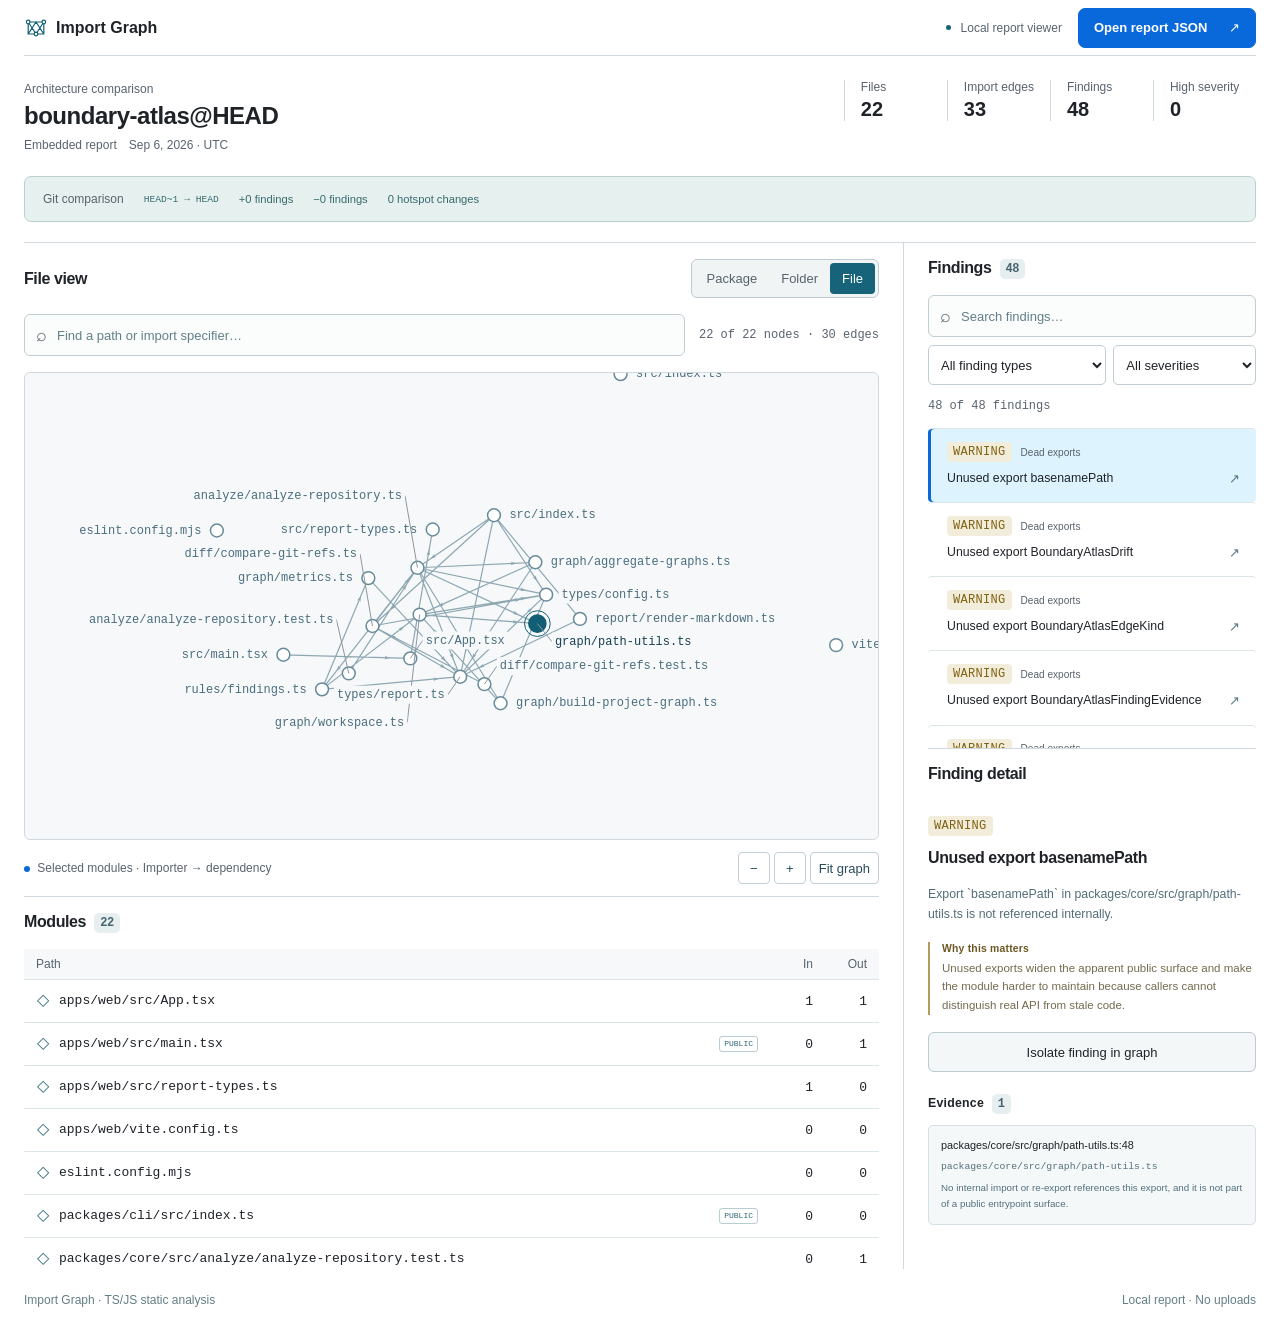
==== commit 66f95a05: "Refine graph workspace and bound label layout cost" ====
--- a/docs/samples/self-diff/html/index.html
+++ b/docs/samples/self-diff/html/index.html
@@ -9,9 +9,9 @@
     />
     <meta name="theme-color" content="#eff2f1" />
     <title>Import Graph | Import graph</title>
-    <script type="module" crossorigin src="./assets/index-Cv5EGv6V.js"></script>
-    <link rel="stylesheet" crossorigin href="./assets/index-CkzU23a1.css">
-    <script>window.__BOUNDARY_ATLAS_EMBEDDED_REPORT__={"kind":"diff","version":"1","generatedAt":"2026-09-06T18:55:20.012Z","project":{"label":"boundary-atlas@HEAD","rootPath":"/workspace/scratch/e671c73efcba/boundary-atlas","repoName":"boundary-atlas-pKrCMl","configPath":"/tmp/boundary-atlas-pKrCMl/boundary-atlas.config.json","analyzedAtRef":"HEAD"},"summary":{"fileCount":22,"folderCount":11,"packageCount":4,"internalEdgeCount":33,"cycleCount":0,"deepImportCount":0,"deadExportCount":38,"boundaryViolationCount":0,"crossFeatureCount":0,"hotspotCount":10},"config":{"exclude":["**/*.d.ts","**/node_modules/**","**/.git/**","**/dist/**","**/coverage/**","fixtures/**","scripts/**","e2e/**","docs/**"],"publicEntrypoints":["packages/*/src/index.ts","packages/*/src/index.js","apps/web/src/main.tsx","**/index.ts","**/index.tsx","**/index.js","**/index.jsx"],"boundaries":[{"name":"core-self","from":["packages/core/src/**"],"allow":["packages/core/src/**"]},{"name":"cli-to-core","from":["packages/cli/src/**"],"allow":["packages/cli/src/**","packages/core/src/**"]},{"name":"web-island","from":["apps/web/src/**"],"allow":["apps/web/src/**"]}]},"graphs":{"file":{"granularity":"file","nodes":[{"id":"file:apps/web/src/App.tsx","kind":"file","label":"App.tsx","path":"apps/web/src/App.tsx","packageName":"@boundary-atlas/web","isPublicEntrypoint":false,"fanIn":1,"fanOut":1},{"id":"file:apps/web/src/main.tsx","kind":"file","label":"main.tsx","path":"apps/web/src/main.tsx","packageName":"@boundary-atlas/web","isPublicEntrypoint":true,"fanIn":0,"fanOut":1},{"id":"file:apps/web/src/report-types.ts","kind":"file","label":"report-types.ts","path":"apps/web/src/report-types.ts","packageName":"@boundary-atlas/web","isPublicEntrypoint":false,"fanIn":1,"fanOut":0},{"id":"file:apps/web/vite.config.ts","kind":"file","label":"vite.config.ts","path":"apps/web/vite.config.ts","packageName":"@boundary-atlas/web","isPublicEntrypoint":false,"fanIn":0,"fanOut":0},{"id":"file:eslint.config.mjs","kind":"file","label":"eslint.config.mjs","path":"eslint.config.mjs","packageName":"@boundary-atlas/root","isPublicEntrypoint":false,"fanIn":0,"fanOut":0},{"id":"file:packages/cli/src/index.ts","kind":"file","label":"index.ts","path":"packages/cli/src/index.ts","packageName":"boundary-atlas","isPublicEntrypoint":true,"fanIn":0,"fanOut":0},{"id":"file:packages/core/src/analyze/analyze-repository.test.ts","kind":"file","label":"analyze-repository.test.ts","path":"packages/core/src/analyze/analyze-repository.test.ts","packageName":"@boundary-atlas/core","isPublicEntrypoint":false,"fanIn":0,"fanOut":1},{"id":"file:packages/core/src/analyze/analyze-repository.ts","kind":"file","label":"analyze-repository.ts","path":"packages/core/src/analyze/analyze-repository.ts","packageName":"@boundary-atlas/core","isPublicEntrypoint":false,"fanIn":3,"fanOut":6},{"id":"file:packages/core/src/diff/compare-git-refs.test.ts","kind":"file","label":"compare-git-refs.test.ts","path":"packages/core/src/diff/compare-git-refs.test.ts","packageName":"@boundary-atlas/core","isPublicEntrypoint":false,"fanIn":0,"fanOut":1},{"id":"file:packages/core/src/diff/compare-git-refs.ts","kind":"file","label":"compare-git-refs.ts","path":"packages/core/src/diff/compare-git-refs.ts","packageName":"@boundary-atlas/core","isPublicEntrypoint":false,"fanIn":2,"fanOut":3},{"id":"file:packages/core/src/graph/aggregate-graphs.ts","kind":"file","label":"aggregate-graphs.ts","path":"packages/core/src/graph/aggregate-graphs.ts","packageName":"@boundary-atlas/core","isPublicEntrypoint":false,"fanIn":1,"fanOut":2},{"id":"file:packages/core/src/graph/build-project-graph.ts","kind":"file","label":"build-project-graph.ts","path":"packages/core/src/graph/build-project-graph.ts","packageName":"@boundary-atlas/core","isPublicEntrypoint":false,"fanIn":1,"fanOut":2},{"id":"file:packages/core/src/graph/metrics.ts","kind":"file","label":"metrics.ts","path":"packages/core/src/graph/metrics.ts","packageName":"@boundary-atlas/core","isPublicEntrypoint":false,"fanIn":1,"fanOut":1},{"id":"file:packages/core/src/graph/path-utils.ts","kind":"file","label":"path-utils.ts","path":"packages/core/src/graph/path-utils.ts","packageName":"@boundary-atlas/core","isPublicEntrypoint":false,"fanIn":2,"fanOut":0},{"id":"file:packages/core/src/graph/workspace.ts","kind":"file","label":"workspace.ts","path":"packages/core/src/graph/workspace.ts","packageName":"@boundary-atlas/core","isPublicEntrypoint":false,"fanIn":3,"fanOut":2},{"id":"file:packages/core/src/index.ts","kind":"file","label":"index.ts","path":"packages/core/src/index.ts","packageName":"@boundary-atlas/core","isPublicEntrypoint":true,"fanIn":0,"fanOut":5},{"id":"file:packages/core/src/report/render-markdown.ts","kind":"file","label":"render-markdown.ts","path":"packages/core/src/report/render-markdown.ts","packageName":"@boundary-atlas/core","isPublicEntrypoint":false,"fanIn":1,"fanOut":1},{"id":"file:packages/core/src/rules/findings.ts","kind":"file","label":"findings.ts","path":"packages/core/src/rules/findings.ts","packageName":"@boundary-atlas/core","isPublicEntrypoint":false,"fanIn":1,"fanOut":3},{"id":"file:packages/core/src/types/config.ts","kind":"file","label":"config.ts","path":"packages/core/src/types/config.ts","packageName":"@boundary-atlas/core","isPublicEntrypoint":false,"fanIn":6,"fanOut":0},{"id":"file:packages/core/src/types/report.ts","kind":"file","label":"report.ts","path":"packages/core/src/types/report.ts","packageName":"@boundary-atlas/core","isPublicEntrypoint":false,"fanIn":7,"fanOut":1},{"id":"file:playwright.config.ts","kind":"file","label":"playwright.config.ts","path":"playwright.config.ts","packageName":"@boundary-atlas/root","isPublicEntrypoint":false,"fanIn":0,"fanOut":0},{"id":"file:vitest.config.ts","kind":"file","label":"vitest.config.ts","path":"vitest.config.ts","packageName":"@boundary-atlas/root","isPublicEntrypoint":false,"fanIn":0,"fanOut":0}],"edges":[{"id":"file:apps/web/src/App.tsx->file:apps/web/src/report-types.ts:import","source":"file:apps/web/src/App.tsx","target":"file:apps/web/src/report-types.ts","kind":"import","importCount":1,"specifiers":["./report-types.js"]},{"id":"file:apps/web/src/main.tsx->file:apps/web/src/App.tsx:import","source":"file:apps/web/src/main.tsx","target":"file:apps/web/src/App.tsx","kind":"import","importCount":1,"specifiers":["./App.js"]},{"id":"file:packages/core/src/analyze/analyze-repository.test.ts->file:packages/core/src/analyze/analyze-repository.ts:import","source":"file:packages/core/src/analyze/analyze-repository.test.ts","target":"file:packages/core/src/analyze/analyze-repository.ts","kind":"import","importCount":1,"specifiers":["./analyze-repository.js"]},{"id":"file:packages/core/src/analyze/analyze-repository.ts->file:packages/core/src/graph/aggregate-graphs.ts:import","source":"file:packages/core/src/analyze/analyze-repository.ts","target":"file:packages/core/src/graph/aggregate-graphs.ts","kind":"import","importCount":1,"specifiers":["../graph/aggregate-graphs.js"]},{"id":"file:packages/core/src/analyze/analyze-repository.ts->file:packages/core/src/graph/build-project-graph.ts:import","source":"file:packages/core/src/analyze/analyze-repository.ts","target":"file:packages/core/src/graph/build-project-graph.ts","kind":"import","importCount":1,"specifiers":["../graph/build-project-graph.js"]},{"id":"file:packages/core/src/analyze/analyze-repository.ts->file:packages/core/src/graph/path-utils.ts:import","source":"file:packages/core/src/analyze/analyze-repository.ts","target":"file:packages/core/src/graph/path-utils.ts","kind":"import","importCount":1,"specifiers":["../graph/path-utils.js"]},{"id":"file:packages/core/src/analyze/analyze-repository.ts->file:packages/core/src/rules/findings.ts:import","source":"file:packages/core/src/analyze/analyze-repository.ts","target":"file:packages/core/src/rules/findings.ts","kind":"import","importCount":1,"specifiers":["../rules/findings.js"]},{"id":"file:packages/core/src/analyze/analyze-repository.ts->file:packages/core/src/types/config.ts:import","source":"file:packages/core/src/analyze/analyze-repository.ts","target":"file:packages/core/src/types/config.ts","kind":"import","importCount":1,"specifiers":["../types/config.js"]},{"id":"file:packages/core/src/analyze/analyze-repository.ts->file:packages/core/src/types/report.ts:import","source":"file:packages/core/src/analyze/analyze-repository.ts","target":"file:packages/core/src/types/report.ts","kind":"import","importCount":1,"specifiers":["../types/report.js"]},{"id":"file:packages/core/src/diff/compare-git-refs.test.ts->file:packages/core/src/diff/compare-git-refs.ts:import","source":"file:packages/core/src/diff/compare-git-refs.test.ts","target":"file:packages/core/src/diff/compare-git-refs.ts","kind":"import","importCount":1,"specifiers":["./compare-git-refs.js"]},{"id":"file:packages/core/src/diff/compare-git-refs.ts->file:packages/core/src/analyze/analyze-repository.ts:import","source":"file:packages/core/src/diff/compare-git-refs.ts","target":"file:packages/core/src/analyze/analyze-repository.ts","kind":"import","importCount":1,"specifiers":["../analyze/analyze-repository.js"]},{"id":"file:packages/core/src/diff/compare-git-refs.ts->file:packages/core/src/types/config.ts:import","source":"file:packages/core/src/diff/compare-git-refs.ts","target":"file:packages/core/src/types/config.ts","kind":"import","importCount":1,"specifiers":["../types/config.js"]},{"id":"file:packages/core/src/diff/compare-git-refs.ts->file:packages/core/src/types/report.ts:import","source":"file:packages/core/src/diff/compare-git-refs.ts","target":"file:packages/core/src/types/report.ts","kind":"import","importCount":1,"specifiers":["../types/report.js"]},{"id":"file:packages/core/src/graph/aggregate-graphs.ts->file:packages/core/src/graph/workspace.ts:import","source":"file:packages/core/src/graph/aggregate-graphs.ts","target":"file:packages/core/src/graph/workspace.ts","kind":"import","importCount":1,"specifiers":["./workspace.js"]},{"id":"file:packages/core/src/graph/aggregate-graphs.ts->file:packages/core/src/types/report.ts:import","source":"file:packages/core/src/graph/aggregate-graphs.ts","target":"file:packages/core/src/types/report.ts","kind":"import","importCount":1,"specifiers":["../types/report.js"]},{"id":"file:packages/core/src/graph/build-project-graph.ts->file:packages/core/src/graph/workspace.ts:import","source":"file:packages/core/src/graph/build-project-graph.ts","target":"file:packages/core/src/graph/workspace.ts","kind":"import","importCount":3,"specifiers":["./workspace.js"]},{"id":"file:packages/core/src/graph/build-project-graph.ts->file:packages/core/src/types/config.ts:import","source":"file:packages/core/src/graph/build-project-graph.ts","target":"file:packages/core/src/types/config.ts","kind":"import","importCount":2,"specifiers":["../types/config.js"]},{"id":"file:packages/core/src/graph/metrics.ts->file:packages/core/src/types/report.ts:import","source":"file:packages/core/src/graph/metrics.ts","target":"file:packages/core/src/types/report.ts","kind":"import","importCount":1,"specifiers":["../types/report.js"]},{"id":"file:packages/core/src/graph/workspace.ts->file:packages/core/src/graph/path-utils.ts:import","source":"file:packages/core/src/graph/workspace.ts","target":"file:packages/core/src/graph/path-utils.ts","kind":"import","importCount":1,"specifiers":["./path-utils.js"]},{"id":"file:packages/core/src/graph/workspace.ts->file:packages/core/src/types/config.ts:import","source":"file:packages/core/src/graph/workspace.ts","target":"file:packages/core/src/types/config.ts","kind":"import","importCount":1,"specifiers":["../types/config.js"]},{"id":"file:packages/core/src/index.ts->file:packages/core/src/analyze/analyze-repository.ts:reexport","source":"file:packages/core/src/index.ts","target":"file:packages/core/src/analyze/analyze-repository.ts","kind":"reexport","importCount":1,"specifiers":["./analyze/analyze-repository.js"]},{"id":"file:packages/core/src/index.ts->file:packages/core/src/diff/compare-git-refs.ts:reexport","source":"file:packages/core/src/index.ts","target":"file:packages/core/src/diff/compare-git-refs.ts","kind":"reexport","importCount":1,"specifiers":["./diff/compare-git-refs.js"]},{"id":"file:packages/core/src/index.ts->file:packages/core/src/report/render-markdown.ts:reexport","source":"file:packages/core/src/index.ts","target":"file:packages/core/src/report/render-markdown.ts","kind":"reexport","importCount":1,"specifiers":["./report/render-markdown.js"]},{"id":"file:packages/core/src/index.ts->file:packages/core/src/types/config.ts:reexport","source":"file:packages/core/src/index.ts","target":"file:packages/core/src/types/config.ts","kind":"reexport","importCount":1,"specifiers":["./types/config.js"]},{"id":"file:packages/core/src/index.ts->file:packages/core/src/types/report.ts:reexport","source":"file:packages/core/src/index.ts","target":"file:packages/core/src/types/report.ts","kind":"reexport","importCount":1,"specifiers":["./types/report.js"]},{"id":"file:packages/core/src/report/render-markdown.ts->file:packages/core/src/types/report.ts:import","source":"file:packages/core/src/report/render-markdown.ts","target":"file:packages/core/src/types/report.ts","kind":"import","importCount":1,"specifiers":["../types/report.js"]},{"id":"file:packages/core/src/rules/findings.ts->file:packages/core/src/graph/metrics.ts:import","source":"file:packages/core/src/rules/findings.ts","target":"file:packages/core/src/graph/metrics.ts","kind":"import","importCount":1,"specifiers":["../graph/metrics.js"]},{"id":"file:packages/core/src/rules/findings.ts->file:packages/core/src/graph/workspace.ts:import","source":"file:packages/core/src/rules/findings.ts","target":"file:packages/core/src/graph/workspace.ts","kind":"import","importCount":1,"specifiers":["../graph/workspace.js"]},{"id":"file:packages/core/src/rules/findings.ts->file:packages/core/src/types/report.ts:import","source":"file:packages/core/src/rules/findings.ts","target":"file:packages/core/src/types/report.ts","kind":"import","importCount":1,"specifiers":["../types/report.js"]},{"id":"file:packages/core/src/types/report.ts->file:packages/core/src/types/config.ts:import","source":"file:packages/core/src/types/report.ts","target":"file:packages/core/src/types/config.ts","kind":"import","importCount":1,"specifiers":["./config.js"]}]},"folder":{"granularity":"folder","nodes":[{"id":"folder:.","kind":"folder","label":".","path":".","packageName":"@boundary-atlas/root","fanIn":0,"fanOut":0},{"id":"folder:apps/web","kind":"folder","label":"web","path":"apps/web","packageName":"@boundary-atlas/web","fanIn":0,"fanOut":0},{"id":"folder:apps/web/src","kind":"folder","label":"src","path":"apps/web/src","packageName":"@boundary-atlas/web","fanIn":0,"fanOut":0},{"id":"folder:packages/cli/src","kind":"folder","label":"src","path":"packages/cli/src","packageName":"boundary-atlas","fanIn":0,"fanOut":0},{"id":"folder:packages/core/src","kind":"folder","label":"src","path":"packages/core/src","packageName":"@boundary-atlas/core","fanIn":0,"fanOut":4},{"id":"folder:packages/core/src/analyze","kind":"folder","label":"analyze","path":"packages/core/src/analyze","packageName":"@boundary-atlas/core","fanIn":2,"fanOut":3},{"id":"folder:packages/core/src/diff","kind":"folder","label":"diff","path":"packages/core/src/diff","packageName":"@boundary-atlas/core","fanIn":1,"fanOut":2},{"id":"folder:packages/core/src/graph","kind":"folder","label":"graph","path":"packages/core/src/graph","packageName":"@boundary-atlas/core","fanIn":2,"fanOut":1},{"id":"folder:packages/core/src/report","kind":"folder","label":"report","path":"packages/core/src/report","packageName":"@boundary-atlas/core","fanIn":1,"fanOut":1},{"id":"folder:packages/core/src/rules","kind":"folder","label":"rules","path":"packages/core/src/rules","packageName":"@boundary-atlas/core","fanIn":1,"fanOut":2},{"id":"folder:packages/core/src/types","kind":"folder","label":"types","path":"packages/core/src/types","packageName":"@boundary-atlas/core","fanIn":6,"fanOut":0}],"edges":[{"id":"folder:packages/core/src->folder:packages/core/src/analyze:reexport","source":"folder:packages/core/src","target":"folder:packages/core/src/analyze","kind":"reexport","importCount":1,"specifiers":["./analyze/analyze-repository.js"]},{"id":"folder:packages/core/src->folder:packages/core/src/diff:reexport","source":"folder:packages/core/src","target":"folder:packages/core/src/diff","kind":"reexport","importCount":1,"specifiers":["./diff/compare-git-refs.js"]},{"id":"folder:packages/core/src->folder:packages/core/src/report:reexport","source":"folder:packages/core/src","target":"folder:packages/core/src/report","kind":"reexport","importCount":1,"specifiers":["./report/render-markdown.js"]},{"id":"folder:packages/core/src->folder:packages/core/src/types:reexport","source":"folder:packages/core/src","target":"folder:packages/core/src/types","kind":"reexport","importCount":2,"specifiers":["./types/config.js","./types/report.js"]},{"id":"folder:packages/core/src/analyze->folder:packages/core/src/graph:import","source":"folder:packages/core/src/analyze","target":"folder:packages/core/src/graph","kind":"import","importCount":3,"specifiers":["../graph/aggregate-graphs.js","../graph/build-project-graph.js","../graph/path-utils.js"]},{"id":"folder:packages/core/src/analyze->folder:packages/core/src/rules:import","source":"folder:packages/core/src/analyze","target":"folder:packages/core/src/rules","kind":"import","importCount":1,"specifiers":["../rules/findings.js"]},{"id":"folder:packages/core/src/analyze->folder:packages/core/src/types:import","source":"folder:packages/core/src/analyze","target":"folder:packages/core/src/types","kind":"import","importCount":2,"specifiers":["../types/config.js","../types/report.js"]},{"id":"folder:packages/core/src/diff->folder:packages/core/src/analyze:import","source":"folder:packages/core/src/diff","target":"folder:packages/core/src/analyze","kind":"import","importCount":1,"specifiers":["../analyze/analyze-repository.js"]},{"id":"folder:packages/core/src/diff->folder:packages/core/src/types:import","source":"folder:packages/core/src/diff","target":"folder:packages/core/src/types","kind":"import","importCount":2,"specifiers":["../types/config.js","../types/report.js"]},{"id":"folder:packages/core/src/graph->folder:packages/core/src/types:import","source":"folder:packages/core/src/graph","target":"folder:packages/core/src/types","kind":"import","importCount":5,"specifiers":["../types/report.js","../types/config.js"]},{"id":"folder:packages/core/src/report->folder:packages/core/src/types:import","source":"folder:packages/core/src/report","target":"folder:packages/core/src/types","kind":"import","importCount":1,"specifiers":["../types/report.js"]},{"id":"folder:packages/core/src/rules->folder:packages/core/src/graph:import","source":"folder:packages/core/src/rules","target":"folder:packages/core/src/graph","kind":"import","importCount":2,"specifiers":["../graph/metrics.js","../graph/workspace.js"]},{"id":"folder:packages/core/src/rules->folder:packages/core/src/types:import","source":"folder:packages/core/src/rules","target":"folder:packages/core/src/types","kind":"import","importCount":1,"specifiers":["../types/report.js"]}]},"package":{"granularity":"package","nodes":[{"id":"package:@boundary-atlas/web","kind":"package","label":"@boundary-atlas/web","path":"package:apps/web","packageName":"@boundary-atlas/web","fanIn":0,"fanOut":0},{"id":"package:boundary-atlas","kind":"package","label":"boundary-atlas","path":"package:packages/cli","packageName":"boundary-atlas","fanIn":0,"fanOut":0},{"id":"package:@boundary-atlas/core","kind":"package","label":"@boundary-atlas/core","path":"package:packages/core","packageName":"@boundary-atlas/core","fanIn":0,"fanOut":0},{"id":"package:@boundary-atlas/root","kind":"package","label":"@boundary-atlas/root","path":"package:root","packageName":"@boundary-atlas/root","fanIn":0,"fanOut":0}],"edges":[]}},"findings":[{"id":"finding:hotspot:file hotspot: packages/core/src/analyze/analyze-repository.ts:packages/core/src/analyze/analyze-repository.ts->:packages/core/src/analyze/analyze-repository.ts","fingerprint":"hotspot:file hotspot: packages/core/src/analyze/analyze-repository.ts:packages/core/src/analyze/analyze-repository.ts->:packages/core/src/analyze/analyze-repository.ts","type":"hotspot","severity":"warn","title":"file hotspot: packages/core/src/analyze/analyze-repository.ts","summary":"packages/core/src/analyze/analyze-repository.ts has fan-in 3 and fan-out 6.","whyRisky":"High fan-in means many callers depend on this node. High fan-out means this node reaches across many other areas. Either shape concentrates architectural churn.","nodeIds":["file:packages/core/src/analyze/analyze-repository.ts"],"evidence":[{"label":"packages/core/src/analyze/analyze-repository.ts","sourcePath":"packages/core/src/analyze/analyze-repository.ts"}],"metrics":{"granularity":"file","fanIn":3,"fanOut":6}},{"id":"finding:hotspot:file hotspot: packages/core/src/diff/compare-git-refs.ts:packages/core/src/diff/compare-git-refs.ts->:packages/core/src/diff/compare-git-refs.ts","fingerprint":"hotspot:file hotspot: packages/core/src/diff/compare-git-refs.ts:packages/core/src/diff/compare-git-refs.ts->:packages/core/src/diff/compare-git-refs.ts","type":"hotspot","severity":"warn","title":"file hotspot: packages/core/src/diff/compare-git-refs.ts","summary":"packages/core/src/diff/compare-git-refs.ts has fan-in 2 and fan-out 3.","whyRisky":"High fan-in means many callers depend on this node. High fan-out means this node reaches across many other areas. Either shape concentrates architectural churn.","nodeIds":["file:packages/core/src/diff/compare-git-refs.ts"],"evidence":[{"label":"packages/core/src/diff/compare-git-refs.ts","sourcePath":"packages/core/src/diff/compare-git-refs.ts"}],"metrics":{"granularity":"file","fanIn":2,"fanOut":3}},{"id":"finding:hotspot:file hotspot: packages/core/src/graph/workspace.ts:packages/core/src/graph/workspace.ts->:packages/core/src/graph/workspace.ts","fingerprint":"hotspot:file hotspot: packages/core/src/graph/workspace.ts:packages/core/src/graph/workspace.ts->:packages/core/src/graph/workspace.ts","type":"hotspot","severity":"warn","title":"file hotspot: packages/core/src/graph/workspace.ts","summary":"packages/core/src/graph/workspace.ts has fan-in 3 and fan-out 2.","whyRisky":"High fan-in means many callers depend on this node. High fan-out means this node reaches across many other areas. Either shape concentrates architectural churn.","nodeIds":["file:packages/core/src/graph/workspace.ts"],"evidence":[{"label":"packages/core/src/graph/workspace.ts","sourcePath":"packages/core/src/graph/workspace.ts"}],"metrics":{"granularity":"file","fanIn":3,"fanOut":2}},{"id":"finding:hotspot:file hotspot: packages/core/src/index.ts:packages/core/src/index.ts->:packages/core/src/index.ts","fingerprint":"hotspot:file hotspot: packages/core/src/index.ts:packages/core/src/index.ts->:packages/core/src/index.ts","type":"hotspot","severity":"warn","title":"file hotspot: packages/core/src/index.ts","summary":"packages/core/src/index.ts has fan-in 0 and fan-out 5.","whyRisky":"High fan-in means many callers depend on this node. High fan-out means this node reaches across many other areas. Either shape concentrates architectural churn.","nodeIds":["file:packages/core/src/index.ts"],"evidence":[{"label":"packages/core/src/index.ts","sourcePath":"packages/core/src/index.ts"}],"metrics":{"granularity":"file","fanIn":0,"fanOut":5}},{"id":"finding:hotspot:file hotspot: packages/core/src/rules/findings.ts:packages/core/src/rules/findings.ts->:packages/core/src/rules/findings.ts","fingerprint":"hotspot:file hotspot: packages/core/src/rules/findings.ts:packages/core/src/rules/findings.ts->:packages/core/src/rules/findings.ts","type":"hotspot","severity":"warn","title":"file hotspot: packages/core/src/rules/findings.ts","summary":"packages/core/src/rules/findings.ts has fan-in 1 and fan-out 3.","whyRisky":"High fan-in means many callers depend on this node. High fan-out means this node reaches across many other areas. Either shape concentrates architectural churn.","nodeIds":["file:packages/core/src/rules/findings.ts"],"evidence":[{"label":"packages/core/src/rules/findings.ts","sourcePath":"packages/core/src/rules/findings.ts"}],"metrics":{"granularity":"file","fanIn":1,"fanOut":3}},{"id":"finding:hotspot:file hotspot: packages/core/src/types/config.ts:packages/core/src/types/config.ts->:packages/core/src/types/config.ts","fingerprint":"hotspot:file hotspot: packages/core/src/types/config.ts:packages/core/src/types/config.ts->:packages/core/src/types/config.ts","type":"hotspot","severity":"warn","title":"file hotspot: packages/core/src/types/config.ts","summary":"packages/core/src/types/config.ts has fan-in 6 and fan-out 0.","whyRisky":"High fan-in means many callers depend on this node. High fan-out means this node reaches across many other areas. Either shape concentrates architectural churn.","nodeIds":["file:packages/core/src/types/config.ts"],"evidence":[{"label":"packages/core/src/types/config.ts","sourcePath":"packages/core/src/types/config.ts"}],"metrics":{"granularity":"file","fanIn":6,"fanOut":0}},{"id":"finding:hotspot:file hotspot: packages/core/src/types/report.ts:packages/core/src/types/report.ts->:packages/core/src/types/report.ts","fingerprint":"hotspot:file hotspot: packages/core/src/types/report.ts:packages/core/src/types/report.ts->:packages/core/src/types/report.ts","type":"hotspot","severity":"warn","title":"file hotspot: packages/core/src/types/report.ts","summary":"packages/core/src/types/report.ts has fan-in 7 and fan-out 1.","whyRisky":"High fan-in means many callers depend on this node. High fan-out means this node reaches across many other areas. Either shape concentrates architectural churn.","nodeIds":["file:packages/core/src/types/report.ts"],"evidence":[{"label":"packages/core/src/types/report.ts","sourcePath":"packages/core/src/types/report.ts"}],"metrics":{"granularity":"file","fanIn":7,"fanOut":1}},{"id":"finding:hotspot:folder hotspot: packages/core/src:packages/core/src->:packages/core/src","fingerprint":"hotspot:folder hotspot: packages/core/src:packages/core/src->:packages/core/src","type":"hotspot","severity":"warn","title":"folder hotspot: packages/core/src","summary":"packages/core/src has fan-in 0 and fan-out 4.","whyRisky":"High fan-in means many callers depend on this node. High fan-out means this node reaches across many other areas. Either shape concentrates architectural churn.","nodeIds":["folder:packages/core/src"],"evidence":[{"label":"packages/core/src","sourcePath":"packages/core/src"}],"metrics":{"granularity":"folder","fanIn":0,"fanOut":4}},{"id":"finding:hotspot:folder hotspot: packages/core/src/analyze:packages/core/src/analyze->:packages/core/src/analyze","fingerprint":"hotspot:folder hotspot: packages/core/src/analyze:packages/core/src/analyze->:packages/core/src/analyze","type":"hotspot","severity":"warn","title":"folder hotspot: packages/core/src/analyze","summary":"packages/core/src/analyze has fan-in 2 and fan-out 3.","whyRisky":"High fan-in means many callers depend on this node. High fan-out means this node reaches across many other areas. Either shape concentrates architectural churn.","nodeIds":["folder:packages/core/src/analyze"],"evidence":[{"label":"packages/core/src/analyze","sourcePath":"packages/core/src/analyze"}],"metrics":{"granularity":"folder","fanIn":2,"fanOut":3}},{"id":"finding:hotspot:folder hotspot: packages/core/src/types:packages/core/src/types->:packages/core/src/types","fingerprint":"hotspot:folder hotspot: packages/core/src/types:packages/core/src/types->:packages/core/src/types","type":"hotspot","severity":"warn","title":"folder hotspot: packages/core/src/types","summary":"packages/core/src/types has fan-in 6 and fan-out 0.","whyRisky":"High fan-in means many callers depend on this node. High fan-out means this node reaches across many other areas. Either shape concentrates architectural churn.","nodeIds":["folder:packages/core/src/types"],"evidence":[{"label":"packages/core/src/types","sourcePath":"packages/core/src/types"}],"metrics":{"granularity":"folder","fanIn":6,"fanOut":0}},{"id":"finding:dead-export:Unused export basenamePath:packages/core/src/graph/path-utils.ts->:packages/core/src/graph/path-utils.ts:48","fingerprint":"dead-export:Unused export basenamePath:packages/core/src/graph/path-utils.ts->:packages/core/src/graph/path-utils.ts:48","type":"dead-export","severity":"warn","title":"Unused export basenamePath","summary":"Export `basenamePath` in packages/core/src/graph/path-utils.ts is not referenced internally.","whyRisky":"Unused exports widen the apparent public surface and make the module harder to maintain because callers cannot distinguish real API from stale code.","nodeIds":["file:packages/core/src/graph/path-utils.ts"],"evidence":[{"label":"packages/core/src/graph/path-utils.ts:48","sourcePath":"packages/core/src/graph/path-utils.ts","details":"No internal import or re-export references this export, and it is not part of a public entrypoint surface."}],"metrics":{"exportName":"basenamePath","line":48}},{"id":"finding:dead-export:Unused export BoundaryAtlasDrift:apps/web/src/report-types.ts->:apps/web/src/report-types.ts:69","fingerprint":"dead-export:Unused export BoundaryAtlasDrift:apps/web/src/report-types.ts->:apps/web/src/report-types.ts:69","type":"dead-export","severity":"warn","title":"Unused export BoundaryAtlasDrift","summary":"Export `BoundaryAtlasDrift` in apps/web/src/report-types.ts is not referenced internally.","whyRisky":"Unused exports widen the apparent public surface and make the module harder to maintain because callers cannot distinguish real API from stale code.","nodeIds":["file:apps/web/src/report-types.ts"],"evidence":[{"label":"apps/web/src/report-types.ts:69","sourcePath":"apps/web/src/report-types.ts","details":"No internal import or re-export references this export, and it is not part of a public entrypoint surface."}],"metrics":{"exportName":"BoundaryAtlasDrift","line":69}},{"id":"finding:dead-export:Unused export BoundaryAtlasEdgeKind:packages/core/src/types/report.ts->:packages/core/src/types/report.ts:12","fingerprint":"dead-export:Unused export BoundaryAtlasEdgeKind:packages/core/src/types/report.ts->:packages/core/src/types/report.ts:12","type":"dead-export","severity":"warn","title":"Unused export BoundaryAtlasEdgeKind","summary":"Export `BoundaryAtlasEdgeKind` in packages/core/src/types/report.ts is not referenced internally.","whyRisky":"Unused exports widen the apparent public surface and make the module harder to maintain because callers cannot distinguish real API from stale code.","nodeIds":["file:packages/core/src/types/report.ts"],"evidence":[{"label":"packages/core/src/types/report.ts:12","sourcePath":"packages/core/src/types/report.ts","details":"No internal import or re-export references this export, and it is not part of a public entrypoint surface."}],"metrics":{"exportName":"BoundaryAtlasEdgeKind","line":12}},{"id":"finding:dead-export:Unused export BoundaryAtlasFindingEvidence:apps/web/src/report-types.ts->:apps/web/src/report-types.ts:38","fingerprint":"dead-export:Unused export BoundaryAtlasFindingEvidence:apps/web/src/report-types.ts->:apps/web/src/report-types.ts:38","type":"dead-export","severity":"warn","title":"Unused export BoundaryAtlasFindingEvidence","summary":"Export `BoundaryAtlasFindingEvidence` in apps/web/src/report-types.ts is not referenced internally.","whyRisky":"Unused exports widen the apparent public surface and make the module harder to maintain because callers cannot distinguish real API from stale code.","nodeIds":["file:apps/web/src/report-types.ts"],"evidence":[{"label":"apps/web/src/report-types.ts:38","sourcePath":"apps/web/src/report-types.ts","details":"No internal import or re-export references this export, and it is not part of a public entrypoint surface."}],"metrics":{"exportName":"BoundaryAtlasFindingEvidence","line":38}},{"id":"finding:dead-export:Unused export BoundaryAtlasFindingType:apps/web/src/report-types.ts->:apps/web/src/report-types.ts:2","fingerprint":"dead-export:Unused export BoundaryAtlasFindingType:apps/web/src/report-types.ts->:apps/web/src/report-types.ts:2","type":"dead-export","severity":"warn","title":"Unused export BoundaryAtlasFindingType","summary":"Export `BoundaryAtlasFindingType` in apps/web/src/report-types.ts is not referenced internally.","whyRisky":"Unused exports widen the apparent public surface and make the module harder to maintain because callers cannot distinguish real API from stale code.","nodeIds":["file:apps/web/src/report-types.ts"],"evidence":[{"label":"apps/web/src/report-types.ts:2","sourcePath":"apps/web/src/report-types.ts","details":"No internal import or re-export references this export, and it is not part of a public entrypoint surface."}],"metrics":{"exportName":"BoundaryAtlasFindingType","line":2}},{"id":"finding:dead-export:Unused export BoundaryAtlasFindingType:packages/core/src/types/report.ts->:packages/core/src/types/report.ts:4","fingerprint":"dead-export:Unused export BoundaryAtlasFindingType:packages/core/src/types/report.ts->:packages/core/src/types/report.ts:4","type":"dead-export","severity":"warn","title":"Unused export BoundaryAtlasFindingType","summary":"Export `BoundaryAtlasFindingType` in packages/core/src/types/report.ts is not referenced internally.","whyRisky":"Unused exports widen the apparent public surface and make the module harder to maintain because callers cannot distinguish real API from stale code.","nodeIds":["file:packages/core/src/types/report.ts"],"evidence":[{"label":"packages/core/src/types/report.ts:4","sourcePath":"packages/core/src/types/report.ts","details":"No internal import or re-export references this export, and it is not part of a public entrypoint surface."}],"metrics":{"exportName":"BoundaryAtlasFindingType","line":4}},{"id":"finding:dead-export:Unused export BoundaryAtlasGitFileChange:packages/core/src/types/report.ts->:packages/core/src/types/report.ts:129","fingerprint":"dead-export:Unused export BoundaryAtlasGitFileChange:packages/core/src/types/report.ts->:packages/core/src/types/report.ts:129","type":"dead-export","severity":"warn","title":"Unused export BoundaryAtlasGitFileChange","summary":"Export `BoundaryAtlasGitFileChange` in packages/core/src/types/report.ts is not referenced internally.","whyRisky":"Unused exports widen the apparent public surface and make the module harder to maintain because callers cannot distinguish real API from stale code.","nodeIds":["file:packages/core/src/types/report.ts"],"evidence":[{"label":"packages/core/src/types/report.ts:129","sourcePath":"packages/core/src/types/report.ts","details":"No internal import or re-export references this export, and it is not part of a public entrypoint surface."}],"metrics":{"exportName":"BoundaryAtlasGitFileChange","line":129}},{"id":"finding:dead-export:Unused export BoundaryAtlasGitFileChangeStatus:packages/core/src/types/report.ts->:packages/core/src/types/report.ts:120","fingerprint":"dead-export:Unused export BoundaryAtlasGitFileChangeStatus:packages/core/src/types/report.ts->:packages/core/src/types/report.ts:120","type":"dead-export","severity":"warn","title":"Unused export BoundaryAtlasGitFileChangeStatus","summary":"Export `BoundaryAtlasGitFileChangeStatus` in packages/core/src/types/report.ts is not referenced internally.","whyRisky":"Unused exports widen the apparent public surface and make the module harder to maintain because callers cannot distinguish real API from stale code.","nodeIds":["file:packages/core/src/types/report.ts"],"evidence":[{"label":"packages/core/src/types/report.ts:120","sourcePath":"packages/core/src/types/report.ts","details":"No internal import or re-export references this export, and it is not part of a public entrypoint surface."}],"metrics":{"exportName":"BoundaryAtlasGitFileChangeStatus","line":120}},{"id":"finding:dead-export:Unused export BoundaryAtlasGraph:apps/web/src/report-types.ts->:apps/web/src/report-types.ts:32","fingerprint":"dead-export:Unused export BoundaryAtlasGraph:apps/web/src/report-types.ts->:apps/web/src/report-types.ts:32","type":"dead-export","severity":"warn","title":"Unused export BoundaryAtlasGraph","summary":"Export `BoundaryAtlasGraph` in apps/web/src/report-types.ts is not referenced internally.","whyRisky":"Unused exports widen the apparent public surface and make the module harder to maintain because callers cannot distinguish real API from stale code.","nodeIds":["file:apps/web/src/report-types.ts"],"evidence":[{"label":"apps/web/src/report-types.ts:32","sourcePath":"apps/web/src/report-types.ts","details":"No internal import or re-export references this export, and it is not part of a public entrypoint surface."}],"metrics":{"exportName":"BoundaryAtlasGraph","line":32}},{"id":"finding:dead-export:Unused export BoundaryAtlasGraphDrift:packages/core/src/types/report.ts->:packages/core/src/types/report.ts:135","fingerprint":"dead-export:Unused export BoundaryAtlasGraphDrift:packages/core/src/types/report.ts->:packages/core/src/types/report.ts:135","type":"dead-export","severity":"warn","title":"Unused export BoundaryAtlasGraphDrift","summary":"Export `BoundaryAtlasGraphDrift` in packages/core/src/types/report.ts is not referenced internally.","whyRisky":"Unused exports widen the apparent public surface and make the module harder to maintain because callers cannot distinguish real API from stale code.","nodeIds":["file:packages/core/src/types/report.ts"],"evidence":[{"label":"packages/core/src/types/report.ts:135","sourcePath":"packages/core/src/types/report.ts","details":"No internal import or re-export references this export, and it is not part of a public entrypoint surface."}],"metrics":{"exportName":"BoundaryAtlasGraphDrift","line":135}},{"id":"finding:dead-export:Unused export BoundaryAtlasHotspot:apps/web/src/report-types.ts->:apps/web/src/report-types.ts:58","fingerprint":"dead-export:Unused export BoundaryAtlasHotspot:apps/web/src/report-types.ts->:apps/web/src/report-types.ts:58","type":"dead-export","severity":"warn","title":"Unused export BoundaryAtlasHotspot","summary":"Export `BoundaryAtlasHotspot` in apps/web/src/report-types.ts is not referenced internally.","whyRisky":"Unused exports widen the apparent public surface and make the module harder to maintain because callers cannot distinguish real API from stale code.","nodeIds":["file:apps/web/src/report-types.ts"],"evidence":[{"label":"apps/web/src/report-types.ts:58","sourcePath":"apps/web/src/report-types.ts","details":"No internal import or re-export references this export, and it is not part of a public entrypoint surface."}],"metrics":{"exportName":"BoundaryAtlasHotspot","line":58}},{"id":"finding:dead-export:Unused export BoundaryAtlasProjectMetadata:packages/core/src/types/report.ts->:packages/core/src/types/report.ts:14","fingerprint":"dead-export:Unused export BoundaryAtlasProjectMetadata:packages/core/src/types/report.ts->:packages/core/src/types/report.ts:14","type":"dead-export","severity":"warn","title":"Unused export BoundaryAtlasProjectMetadata","summary":"Export `BoundaryAtlasProjectMetadata` in packages/core/src/types/report.ts is not referenced internally.","whyRisky":"Unused exports widen the apparent public surface and make the module harder to maintain because callers cannot distinguish real API from stale code.","nodeIds":["file:packages/core/src/types/report.ts"],"evidence":[{"label":"packages/core/src/types/report.ts:14","sourcePath":"packages/core/src/types/report.ts","details":"No internal import or re-export references this export, and it is not part of a public entrypoint surface."}],"metrics":{"exportName":"BoundaryAtlasProjectMetadata","line":14}},{"id":"finding:dead-export:Unused export BoundaryAtlasReportInput:packages/core/src/types/report.ts->:packages/core/src/types/report.ts:183","fingerprint":"dead-export:Unused export BoundaryAtlasReportInput:packages/core/src/types/report.ts->:packages/core/src/types/report.ts:183","type":"dead-export","severity":"warn","title":"Unused export BoundaryAtlasReportInput","summary":"Export `BoundaryAtlasReportInput` in packages/core/src/types/report.ts is not referenced internally.","whyRisky":"Unused exports widen the apparent public surface and make the module harder to maintain because callers cannot distinguish real API from stale code.","nodeIds":["file:packages/core/src/types/report.ts"],"evidence":[{"label":"packages/core/src/types/report.ts:183","sourcePath":"packages/core/src/types/report.ts","details":"No internal import or re-export references this export, and it is not part of a public entrypoint surface."}],"metrics":{"exportName":"BoundaryAtlasReportInput","line":183}},{"id":"finding:dead-export:Unused export BoundaryAtlasRisk:packages/core/src/types/report.ts->:packages/core/src/types/report.ts:72","fingerprint":"dead-export:Unused export BoundaryAtlasRisk:packages/core/src/types/report.ts->:packages/core/src/types/report.ts:72","type":"dead-export","severity":"warn","title":"Unused export BoundaryAtlasRisk","summary":"Export `BoundaryAtlasRisk` in packages/core/src/types/report.ts is not referenced internally.","whyRisky":"Unused exports widen the apparent public surface and make the module harder to maintain because callers cannot distinguish real API from stale code.","nodeIds":["file:packages/core/src/types/report.ts"],"evidence":[{"label":"packages/core/src/types/report.ts:72","sourcePath":"packages/core/src/types/report.ts","details":"No internal import or re-export references this export, and it is not part of a public entrypoint surface."}],"metrics":{"exportName":"BoundaryAtlasRisk","line":72}},{"id":"finding:dead-export:Unused export BoundaryAtlasSeverity:apps/web/src/report-types.ts->:apps/web/src/report-types.ts:9","fingerprint":"dead-export:Unused export BoundaryAtlasSeverity:apps/web/src/report-types.ts->:apps/web/src/report-types.ts:9","type":"dead-export","severity":"warn","title":"Unused export BoundaryAtlasSeverity","summary":"Export `BoundaryAtlasSeverity` in apps/web/src/report-types.ts is not referenced internally.","whyRisky":"Unused exports widen the apparent public surface and make the module harder to maintain because callers cannot distinguish real API from stale code.","nodeIds":["file:apps/web/src/report-types.ts"],"evidence":[{"label":"apps/web/src/report-types.ts:9","sourcePath":"apps/web/src/report-types.ts","details":"No internal import or re-export references this export, and it is not part of a public entrypoint surface."}],"metrics":{"exportName":"BoundaryAtlasSeverity","line":9}},{"id":"finding:dead-export:Unused export BoundaryAtlasSeverity:packages/core/src/types/report.ts->:packages/core/src/types/report.ts:11","fingerprint":"dead-export:Unused export BoundaryAtlasSeverity:packages/core/src/types/report.ts->:packages/core/src/types/report.ts:11","type":"dead-export","severity":"warn","title":"Unused export BoundaryAtlasSeverity","summary":"Export `BoundaryAtlasSeverity` in packages/core/src/types/report.ts is not referenced internally.","whyRisky":"Unused exports widen the apparent public surface and make the module harder to maintain because callers cannot distinguish real API from stale code.","nodeIds":["file:packages/core/src/types/report.ts"],"evidence":[{"label":"packages/core/src/types/report.ts:11","sourcePath":"packages/core/src/types/report.ts","details":"No internal import or re-export references this export, and it is not part of a public entrypoint surface."}],"metrics":{"exportName":"BoundaryAtlasSeverity","line":11}},{"id":"finding:dead-export:Unused export BoundaryAtlasSummary:packages/core/src/types/report.ts->:packages/core/src/types/report.ts:152","fingerprint":"dead-export:Unused export BoundaryAtlasSummary:packages/core/src/types/report.ts->:packages/core/src/types/report.ts:152","type":"dead-export","severity":"warn","title":"Unused export BoundaryAtlasSummary","summary":"Export `BoundaryAtlasSummary` in packages/core/src/types/report.ts is not referenced internally.","whyRisky":"Unused exports widen the apparent public surface and make the module harder to maintain because callers cannot distinguish real API from stale code.","nodeIds":["file:packages/core/src/types/report.ts"],"evidence":[{"label":"packages/core/src/types/report.ts:152","sourcePath":"packages/core/src/types/report.ts","details":"No internal import or re-export references this export, and it is not part of a public entrypoint surface."}],"metrics":{"exportName":"BoundaryAtlasSummary","line":152}},{"id":"finding:dead-export:Unused export BoundaryRule:packages/core/src/types/config.ts->:packages/core/src/types/config.ts:4","fingerprint":"dead-export:Unused export BoundaryRule:packages/core/src/types/config.ts->:packages/core/src/types/config.ts:4","type":"dead-export","severity":"warn","title":"Unused export BoundaryRule","summary":"Export `BoundaryRule` in packages/core/src/types/config.ts is not referenced internally.","whyRisky":"Unused exports widen the apparent public surface and make the module harder to maintain because callers cannot distinguish real API from stale code.","nodeIds":["file:packages/core/src/types/config.ts"],"evidence":[{"label":"packages/core/src/types/config.ts:4","sourcePath":"packages/core/src/types/config.ts","details":"No internal import or re-export references this export, and it is not part of a public entrypoint surface."}],"metrics":{"exportName":"BoundaryRule","line":4}},{"id":"finding:dead-export:Unused export collectLocalExports:packages/core/src/graph/workspace.ts->:packages/core/src/graph/workspace.ts:291","fingerprint":"dead-export:Unused export collectLocalExports:packages/core/src/graph/workspace.ts->:packages/core/src/graph/workspace.ts:291","type":"dead-export","severity":"warn","title":"Unused export collectLocalExports","summary":"Export `collectLocalExports` in packages/core/src/graph/workspace.ts is not referenced internally.","whyRisky":"Unused exports widen the apparent public surface and make the module harder to maintain because callers cannot distinguish real API from stale code.","nodeIds":["file:packages/core/src/graph/workspace.ts"],"evidence":[{"label":"packages/core/src/graph/workspace.ts:291","sourcePath":"packages/core/src/graph/workspace.ts","details":"No internal import or re-export references this export, and it is not part of a public entrypoint surface."}],"metrics":{"exportName":"collectLocalExports","line":291}},{"id":"finding:dead-export:Unused export createGraphNodeId:packages/core/src/graph/path-utils.ts->:packages/core/src/graph/path-utils.ts:56","fingerprint":"dead-export:Unused export createGraphNodeId:packages/core/src/graph/path-utils.ts->:packages/core/src/graph/path-utils.ts:56","type":"dead-export","severity":"warn","title":"Unused export createGraphNodeId","summary":"Export `createGraphNodeId` in packages/core/src/graph/path-utils.ts is not referenced internally.","whyRisky":"Unused exports widen the apparent public surface and make the module harder to maintain because callers cannot distinguish real API from stale code.","nodeIds":["file:packages/core/src/graph/path-utils.ts"],"evidence":[{"label":"packages/core/src/graph/path-utils.ts:56","sourcePath":"packages/core/src/graph/path-utils.ts","details":"No internal import or re-export references this export, and it is not part of a public entrypoint surface."}],"metrics":{"exportName":"createGraphNodeId","line":56}},{"id":"finding:dead-export:Unused export default:eslint.config.mjs->:eslint.config.mjs:7","fingerprint":"dead-export:Unused export default:eslint.config.mjs->:eslint.config.mjs:7","type":"dead-export","severity":"warn","title":"Unused export default","summary":"Export `default` in eslint.config.mjs is not referenced internally.","whyRisky":"Unused exports widen the apparent public surface and make the module harder to maintain because callers cannot distinguish real API from stale code.","nodeIds":["file:eslint.config.mjs"],"evidence":[{"label":"eslint.config.mjs:7","sourcePath":"eslint.config.mjs","details":"No internal import or re-export references this export, and it is not part of a public entrypoint surface."}],"metrics":{"exportName":"default","line":7}},{"id":"finding:dead-export:Unused export default:playwright.config.ts->:playwright.config.ts:3","fingerprint":"dead-export:Unused export default:playwright.config.ts->:playwright.config.ts:3","type":"dead-export","severity":"warn","title":"Unused export default","summary":"Export `default` in playwright.config.ts is not referenced internally.","whyRisky":"Unused exports widen the apparent public surface and make the module harder to maintain because callers cannot distinguish real API from stale code.","nodeIds":["file:playwright.config.ts"],"evidence":[{"label":"playwright.config.ts:3","sourcePath":"playwright.config.ts","details":"No internal import or re-export references this export, and it is not part of a public entrypoint surface."}],"metrics":{"exportName":"default","line":3}},{"id":"finding:dead-export:Unused export default:vitest.config.ts->:vitest.config.ts:3","fingerprint":"dead-export:Unused export default:vitest.config.ts->:vitest.config.ts:3","type":"dead-export","severity":"warn","title":"Unused export default","summary":"Export `default` in vitest.config.ts is not referenced internally.","whyRisky":"Unused exports widen the apparent public surface and make the module harder to maintain because callers cannot distinguish real API from stale code.","nodeIds":["file:vitest.config.ts"],"evidence":[{"label":"vitest.config.ts:3","sourcePath":"vitest.config.ts","details":"No internal import or re-export references this export, and it is not part of a public entrypoint surface."}],"metrics":{"exportName":"default","line":3}},{"id":"finding:dead-export:Unused export default:apps/web/vite.config.ts->:apps/web/vite.config.ts:4","fingerprint":"dead-export:Unused export default:apps/web/vite.config.ts->:apps/web/vite.config.ts:4","type":"dead-export","severity":"warn","title":"Unused export default","summary":"Export `default` in apps/web/vite.config.ts is not referenced internally.","whyRisky":"Unused exports widen the apparent public surface and make the module harder to maintain because callers cannot distinguish real API from stale code.","nodeIds":["file:apps/web/vite.config.ts"],"evidence":[{"label":"apps/web/vite.config.ts:4","sourcePath":"apps/web/vite.config.ts","details":"No internal import or re-export references this export, and it is not part of a public entrypoint surface."}],"metrics":{"exportName":"default","line":4}},{"id":"finding:dead-export:Unused export dirnamePath:packages/core/src/graph/path-utils.ts->:packages/core/src/graph/path-utils.ts:44","fingerprint":"dead-export:Unused export dirnamePath:packages/core/src/graph/path-utils.ts->:packages/core/src/graph/path-utils.ts:44","type":"dead-export","severity":"warn","title":"Unused export dirnamePath","summary":"Export `dirnamePath` in packages/core/src/graph/path-utils.ts is not referenced internally.","whyRisky":"Unused exports widen the apparent public surface and make the module harder to maintain because callers cannot distinguish real API from stale code.","nodeIds":["file:packages/core/src/graph/path-utils.ts"],"evidence":[{"label":"packages/core/src/graph/path-utils.ts:44","sourcePath":"packages/core/src/graph/path-utils.ts","details":"No internal import or re-export references this export, and it is not part of a public entrypoint surface."}],"metrics":{"exportName":"dirnamePath","line":44}},{"id":"finding:dead-export:Unused export findOwningPackage:packages/core/src/graph/workspace.ts->:packages/core/src/graph/workspace.ts:211","fingerprint":"dead-export:Unused export findOwningPackage:packages/core/src/graph/workspace.ts->:packages/core/src/graph/workspace.ts:211","type":"dead-export","severity":"warn","title":"Unused export findOwningPackage","summary":"Export `findOwningPackage` in packages/core/src/graph/workspace.ts is not referenced internally.","whyRisky":"Unused exports widen the apparent public surface and make the module harder to maintain because callers cannot distinguish real API from stale code.","nodeIds":["file:packages/core/src/graph/workspace.ts"],"evidence":[{"label":"packages/core/src/graph/workspace.ts:211","sourcePath":"packages/core/src/graph/workspace.ts","details":"No internal import or re-export references this export, and it is not part of a public entrypoint surface."}],"metrics":{"exportName":"findOwningPackage","line":211}},{"id":"finding:dead-export:Unused export hasSupportedSourceExtension:packages/core/src/graph/path-utils.ts->:packages/core/src/graph/path-utils.ts:64","fingerprint":"dead-export:Unused export hasSupportedSourceExtension:packages/core/src/graph/path-utils.ts->:packages/core/src/graph/path-utils.ts:64","type":"dead-export","severity":"warn","title":"Unused export hasSupportedSourceExtension","summary":"Export `hasSupportedSourceExtension` in packages/core/src/graph/path-utils.ts is not referenced internally.","whyRisky":"Unused exports widen the apparent public surface and make the module harder to maintain because callers cannot distinguish real API from stale code.","nodeIds":["file:packages/core/src/graph/path-utils.ts"],"evidence":[{"label":"packages/core/src/graph/path-utils.ts:64","sourcePath":"packages/core/src/graph/path-utils.ts","details":"No internal import or re-export references this export, and it is not part of a public entrypoint surface."}],"metrics":{"exportName":"hasSupportedSourceExtension","line":64}},{"id":"finding:dead-export:Unused export isWithinRoot:packages/core/src/graph/path-utils.ts->:packages/core/src/graph/path-utils.ts:68","fingerprint":"dead-export:Unused export isWithinRoot:packages/core/src/graph/path-utils.ts->:packages/core/src/graph/path-utils.ts:68","type":"dead-export","severity":"warn","title":"Unused export isWithinRoot","summary":"Export `isWithinRoot` in packages/core/src/graph/path-utils.ts is not referenced internally.","whyRisky":"Unused exports widen the apparent public surface and make the module harder to maintain because callers cannot distinguish real API from stale code.","nodeIds":["file:packages/core/src/graph/path-utils.ts"],"evidence":[{"label":"packages/core/src/graph/path-utils.ts:68","sourcePath":"packages/core/src/graph/path-utils.ts","details":"No internal import or re-export references this export, and it is not part of a public entrypoint surface."}],"metrics":{"exportName":"isWithinRoot","line":68}},{"id":"finding:dead-export:Unused export LoadedBoundaryAtlasConfig:packages/core/src/types/config.ts->:packages/core/src/types/config.ts:18","fingerprint":"dead-export:Unused export LoadedBoundaryAtlasConfig:packages/core/src/types/config.ts->:packages/core/src/types/config.ts:18","type":"dead-export","severity":"warn","title":"Unused export LoadedBoundaryAtlasConfig","summary":"Export `LoadedBoundaryAtlasConfig` in packages/core/src/types/config.ts is not referenced internally.","whyRisky":"Unused exports widen the apparent public surface and make the module harder to maintain because callers cannot distinguish real API from stale code.","nodeIds":["file:packages/core/src/types/config.ts"],"evidence":[{"label":"packages/core/src/types/config.ts:18","sourcePath":"packages/core/src/types/config.ts","details":"No internal import or re-export references this export, and it is not part of a public entrypoint surface."}],"metrics":{"exportName":"LoadedBoundaryAtlasConfig","line":18}},{"id":"finding:dead-export:Unused export LocalExportRecord:packages/core/src/graph/workspace.ts->:packages/core/src/graph/workspace.ts:27","fingerprint":"dead-export:Unused export LocalExportRecord:packages/core/src/graph/workspace.ts->:packages/core/src/graph/workspace.ts:27","type":"dead-export","severity":"warn","title":"Unused export LocalExportRecord","summary":"Export `LocalExportRecord` in packages/core/src/graph/workspace.ts is not referenced internally.","whyRisky":"Unused exports widen the apparent public surface and make the module harder to maintain because callers cannot distinguish real API from stale code.","nodeIds":["file:packages/core/src/graph/workspace.ts"],"evidence":[{"label":"packages/core/src/graph/workspace.ts:27","sourcePath":"packages/core/src/graph/workspace.ts","details":"No internal import or re-export references this export, and it is not part of a public entrypoint surface."}],"metrics":{"exportName":"LocalExportRecord","line":27}},{"id":"finding:dead-export:Unused export relativeDirectoryFromRoot:packages/core/src/graph/path-utils.ts->:packages/core/src/graph/path-utils.ts:35","fingerprint":"dead-export:Unused export relativeDirectoryFromRoot:packages/core/src/graph/path-utils.ts->:packages/core/src/graph/path-utils.ts:35","type":"dead-export","severity":"warn","title":"Unused export relativeDirectoryFromRoot","summary":"Export `relativeDirectoryFromRoot` in packages/core/src/graph/path-utils.ts is not referenced internally.","whyRisky":"Unused exports widen the apparent public surface and make the module harder to maintain because callers cannot distinguish real API from stale code.","nodeIds":["file:packages/core/src/graph/path-utils.ts"],"evidence":[{"label":"packages/core/src/graph/path-utils.ts:35","sourcePath":"packages/core/src/graph/path-utils.ts","details":"No internal import or re-export references this export, and it is not part of a public entrypoint surface."}],"metrics":{"exportName":"relativeDirectoryFromRoot","line":35}},{"id":"finding:dead-export:Unused export relativePathFromRoot:packages/core/src/graph/path-utils.ts->:packages/core/src/graph/path-utils.ts:31","fingerprint":"dead-export:Unused export relativePathFromRoot:packages/core/src/graph/path-utils.ts->:packages/core/src/graph/path-utils.ts:31","type":"dead-export","severity":"warn","title":"Unused export relativePathFromRoot","summary":"Export `relativePathFromRoot` in packages/core/src/graph/path-utils.ts is not referenced internally.","whyRisky":"Unused exports widen the apparent public surface and make the module harder to maintain because callers cannot distinguish real API from stale code.","nodeIds":["file:packages/core/src/graph/path-utils.ts"],"evidence":[{"label":"packages/core/src/graph/path-utils.ts:31","sourcePath":"packages/core/src/graph/path-utils.ts","details":"No internal import or re-export references this export, and it is not part of a public entrypoint surface."}],"metrics":{"exportName":"relativePathFromRoot","line":31}},{"id":"finding:dead-export:Unused export resolveConfigPath:packages/core/src/types/config.ts->:packages/core/src/types/config.ts:62","fingerprint":"dead-export:Unused export resolveConfigPath:packages/core/src/types/config.ts->:packages/core/src/types/config.ts:62","type":"dead-export","severity":"warn","title":"Unused export resolveConfigPath","summary":"Export `resolveConfigPath` in packages/core/src/types/config.ts is not referenced internally.","whyRisky":"Unused exports widen the apparent public surface and make the module harder to maintain because callers cannot distinguish real API from stale code.","nodeIds":["file:packages/core/src/types/config.ts"],"evidence":[{"label":"packages/core/src/types/config.ts:62","sourcePath":"packages/core/src/types/config.ts","details":"No internal import or re-export references this export, and it is not part of a public entrypoint surface."}],"metrics":{"exportName":"resolveConfigPath","line":62}},{"id":"finding:dead-export:Unused export SOURCE_FILE_EXTENSIONS:packages/core/src/graph/path-utils.ts->:packages/core/src/graph/path-utils.ts:14","fingerprint":"dead-export:Unused export SOURCE_FILE_EXTENSIONS:packages/core/src/graph/path-utils.ts->:packages/core/src/graph/path-utils.ts:14","type":"dead-export","severity":"warn","title":"Unused export SOURCE_FILE_EXTENSIONS","summary":"Export `SOURCE_FILE_EXTENSIONS` in packages/core/src/graph/path-utils.ts is not referenced internally.","whyRisky":"Unused exports widen the apparent public surface and make the module harder to maintain because callers cannot distinguish real API from stale code.","nodeIds":["file:packages/core/src/graph/path-utils.ts"],"evidence":[{"label":"packages/core/src/graph/path-utils.ts:14","sourcePath":"packages/core/src/graph/path-utils.ts","details":"No internal import or re-export references this export, and it is not part of a public entrypoint surface."}],"metrics":{"exportName":"SOURCE_FILE_EXTENSIONS","line":14}},{"id":"finding:dead-export:Unused export SUPPORTED_SOURCE_EXTENSIONS:packages/core/src/graph/path-utils.ts->:packages/core/src/graph/path-utils.ts:15","fingerprint":"dead-export:Unused export SUPPORTED_SOURCE_EXTENSIONS:packages/core/src/graph/path-utils.ts->:packages/core/src/graph/path-utils.ts:15","type":"dead-export","severity":"warn","title":"Unused export SUPPORTED_SOURCE_EXTENSIONS","summary":"Export `SUPPORTED_SOURCE_EXTENSIONS` in packages/core/src/graph/path-utils.ts is not referenced internally.","whyRisky":"Unused exports widen the apparent public surface and make the module harder to maintain because callers cannot distinguish real API from stale code.","nodeIds":["file:packages/core/src/graph/path-utils.ts"],"evidence":[{"label":"packages/core/src/graph/path-utils.ts:15","sourcePath":"packages/core/src/graph/path-utils.ts","details":"No internal import or re-export references this export, and it is not part of a public entrypoint surface."}],"metrics":{"exportName":"SUPPORTED_SOURCE_EXTENSIONS","line":15}},{"id":"finding:dead-export:Unused export toPosixPath:packages/core/src/graph/path-utils.ts->:packages/core/src/graph/path-utils.ts:17","fingerprint":"dead-export:Unused export toPosixPath:packages/core/src/graph/path-utils.ts->:packages/core/src/graph/path-utils.ts:17","type":"dead-export","severity":"warn","title":"Unused export toPosixPath","summary":"Export `toPosixPath` in packages/core/src/graph/path-utils.ts is not referenced internally.","whyRisky":"Unused exports widen the apparent public surface and make the module harder to maintain because callers cannot distinguish real API from stale code.","nodeIds":["file:packages/core/src/graph/path-utils.ts"],"evidence":[{"label":"packages/core/src/graph/path-utils.ts:17","sourcePath":"packages/core/src/graph/path-utils.ts","details":"No internal import or re-export references this export, and it is not part of a public entrypoint surface."}],"metrics":{"exportName":"toPosixPath","line":17}},{"id":"finding:dead-export:Unused export uniqueSorted:packages/core/src/graph/path-utils.ts->:packages/core/src/graph/path-utils.ts:73","fingerprint":"dead-export:Unused export uniqueSorted:packages/core/src/graph/path-utils.ts->:packages/core/src/graph/path-utils.ts:73","type":"dead-export","severity":"warn","title":"Unused export uniqueSorted","summary":"Export `uniqueSorted` in packages/core/src/graph/path-utils.ts is not referenced internally.","whyRisky":"Unused exports widen the apparent public surface and make the module harder to maintain because callers cannot distinguish real API from stale code.","nodeIds":["file:packages/core/src/graph/path-utils.ts"],"evidence":[{"label":"packages/core/src/graph/path-utils.ts:73","sourcePath":"packages/core/src/graph/path-utils.ts","details":"No internal import or re-export references this export, and it is not part of a public entrypoint surface."}],"metrics":{"exportName":"uniqueSorted","line":73}},{"id":"finding:dead-export:Unused export WorkspacePackage:packages/core/src/graph/workspace.ts->:packages/core/src/graph/workspace.ts:19","fingerprint":"dead-export:Unused export WorkspacePackage:packages/core/src/graph/workspace.ts->:packages/core/src/graph/workspace.ts:19","type":"dead-export","severity":"warn","title":"Unused export WorkspacePackage","summary":"Export `WorkspacePackage` in packages/core/src/graph/workspace.ts is not referenced internally.","whyRisky":"Unused exports widen the apparent public surface and make the module harder to maintain because callers cannot distinguish real API from stale code.","nodeIds":["file:packages/core/src/graph/workspace.ts"],"evidence":[{"label":"packages/core/src/graph/workspace.ts:19","sourcePath":"packages/core/src/graph/workspace.ts","details":"No internal import or re-export references this export, and it is not part of a public entrypoint surface."}],"metrics":{"exportName":"WorkspacePackage","line":19}}],"hotspots":[{"id":"hotspot:file:packages/core/src/types/report.ts","granularity":"file","nodeId":"file:packages/core/src/types/report.ts","label":"report.ts","path":"packages/core/src/types/report.ts","fanIn":7,"fanOut":1,"rationale":"packages/core/src/types/report.ts has fan-in 7 and fan-out 1."},{"id":"hotspot:file:packages/core/src/analyze/analyze-repository.ts","granularity":"file","nodeId":"file:packages/core/src/analyze/analyze-repository.ts","label":"analyze-repository.ts","path":"packages/core/src/analyze/analyze-repository.ts","fanIn":3,"fanOut":6,"rationale":"packages/core/src/analyze/analyze-repository.ts has fan-in 3 and fan-out 6."},{"id":"hotspot:file:packages/core/src/types/config.ts","granularity":"file","nodeId":"file:packages/core/src/types/config.ts","label":"config.ts","path":"packages/core/src/types/config.ts","fanIn":6,"fanOut":0,"rationale":"packages/core/src/types/config.ts has fan-in 6 and fan-out 0."},{"id":"hotspot:file:packages/core/src/index.ts","granularity":"file","nodeId":"file:packages/core/src/index.ts","label":"index.ts","path":"packages/core/src/index.ts","fanIn":0,"fanOut":5,"rationale":"packages/core/src/index.ts has fan-in 0 and fan-out 5."},{"id":"hotspot:file:packages/core/src/diff/compare-git-refs.ts","granularity":"file","nodeId":"file:packages/core/src/diff/compare-git-refs.ts","label":"compare-git-refs.ts","path":"packages/core/src/diff/compare-git-refs.ts","fanIn":2,"fanOut":3,"rationale":"packages/core/src/diff/compare-git-refs.ts has fan-in 2 and fan-out 3."},{"id":"hotspot:file:packages/core/src/graph/workspace.ts","granularity":"file","nodeId":"file:packages/core/src/graph/workspace.ts","label":"workspace.ts","path":"packages/core/src/graph/workspace.ts","fanIn":3,"fanOut":2,"rationale":"packages/core/src/graph/workspace.ts has fan-in 3 and fan-out 2."},{"id":"hotspot:file:packages/core/src/rules/findings.ts","granularity":"file","nodeId":"file:packages/core/src/rules/findings.ts","label":"findings.ts","path":"packages/core/src/rules/findings.ts","fanIn":1,"fanOut":3,"rationale":"packages/core/src/rules/findings.ts has fan-in 1 and fan-out 3."},{"id":"hotspot:folder:packages/core/src/types","granularity":"folder","nodeId":"folder:packages/core/src/types","label":"types","path":"packages/core/src/types","fanIn":6,"fanOut":0,"rationale":"packages/core/src/types has fan-in 6 and fan-out 0."},{"id":"hotspot:folder:packages/core/src","granularity":"folder","nodeId":"folder:packages/core/src","label":"src","path":"packages/core/src","fanIn":0,"fanOut":4,"rationale":"packages/core/src has fan-in 0 and fan-out 4."},{"id":"hotspot:folder:packages/core/src/analyze","granularity":"folder","nodeId":"folder:packages/core/src/analyze","label":"analyze","path":"packages/core/src/analyze","fanIn":2,"fanOut":3,"rationale":"packages/core/src/analyze has fan-in 2 and fan-out 3."}],"deadExports":[{"id":"dead-export:eslint.config.mjs#default","filePath":"eslint.config.mjs","exportName":"default","line":7,"sourceNodeId":"file:eslint.config.mjs","reason":"No internal import or re-export references this export, and it is not part of a public entrypoint surface."},{"id":"dead-export:playwright.config.ts#default","filePath":"playwright.config.ts","exportName":"default","line":3,"sourceNodeId":"file:playwright.config.ts","reason":"No internal import or re-export references this export, and it is not part of a public entrypoint surface."},{"id":"dead-export:vitest.config.ts#default","filePath":"vitest.config.ts","exportName":"default","line":3,"sourceNodeId":"file:vitest.config.ts","reason":"No internal import or re-export references this export, and it is not part of a public entrypoint surface."},{"id":"dead-export:apps/web/vite.config.ts#default","filePath":"apps/web/vite.config.ts","exportName":"default","line":4,"sourceNodeId":"file:apps/web/vite.config.ts","reason":"No internal import or re-export references this export, and it is not part of a public entrypoint surface."},{"id":"dead-export:apps/web/src/report-types.ts#BoundaryAtlasFindingType","filePath":"apps/web/src/report-types.ts","exportName":"BoundaryAtlasFindingType","line":2,"sourceNodeId":"file:apps/web/src/report-types.ts","reason":"No internal import or re-export references this export, and it is not part of a public entrypoint surface."},{"id":"dead-export:apps/web/src/report-types.ts#BoundaryAtlasSeverity","filePath":"apps/web/src/report-types.ts","exportName":"BoundaryAtlasSeverity","line":9,"sourceNodeId":"file:apps/web/src/report-types.ts","reason":"No internal import or re-export references this export, and it is not part of a public entrypoint surface."},{"id":"dead-export:apps/web/src/report-types.ts#BoundaryAtlasGraph","filePath":"apps/web/src/report-types.ts","exportName":"BoundaryAtlasGraph","line":32,"sourceNodeId":"file:apps/web/src/report-types.ts","reason":"No internal import or re-export references this export, and it is not part of a public entrypoint surface."},{"id":"dead-export:apps/web/src/report-types.ts#BoundaryAtlasFindingEvidence","filePath":"apps/web/src/report-types.ts","exportName":"BoundaryAtlasFindingEvidence","line":38,"sourceNodeId":"file:apps/web/src/report-types.ts","reason":"No internal import or re-export references this export, and it is not part of a public entrypoint surface."},{"id":"dead-export:apps/web/src/report-types.ts#BoundaryAtlasHotspot","filePath":"apps/web/src/report-types.ts","exportName":"BoundaryAtlasHotspot","line":58,"sourceNodeId":"file:apps/web/src/report-types.ts","reason":"No internal import or re-export references this export, and it is not part of a public entrypoint surface."},{"id":"dead-export:apps/web/src/report-types.ts#BoundaryAtlasDrift","filePath":"apps/web/src/report-types.ts","exportName":"BoundaryAtlasDrift","line":69,"sourceNodeId":"file:apps/web/src/report-types.ts","reason":"No internal import or re-export references this export, and it is not part of a public entrypoint surface."},{"id":"dead-export:packages/core/src/graph/path-utils.ts#SOURCE_FILE_EXTENSIONS","filePath":"packages/core/src/graph/path-utils.ts","exportName":"SOURCE_FILE_EXTENSIONS","line":14,"sourceNodeId":"file:packages/core/src/graph/path-utils.ts","reason":"No internal import or re-export references this export, and it is not part of a public entrypoint surface."},{"id":"dead-export:packages/core/src/graph/path-utils.ts#SUPPORTED_SOURCE_EXTENSIONS","filePath":"packages/core/src/graph/path-utils.ts","exportName":"SUPPORTED_SOURCE_EXTENSIONS","line":15,"sourceNodeId":"file:packages/core/src/graph/path-utils.ts","reason":"No internal import or re-export references this export, and it is not part of a public entrypoint surface."},{"id":"dead-export:packages/core/src/graph/path-utils.ts#toPosixPath","filePath":"packages/core/src/graph/path-utils.ts","exportName":"toPosixPath","line":17,"sourceNodeId":"file:packages/core/src/graph/path-utils.ts","reason":"No internal import or re-export references this export, and it is not part of a public entrypoint surface."},{"id":"dead-export:packages/core/src/graph/path-utils.ts#relativePathFromRoot","filePath":"packages/core/src/graph/path-utils.ts","exportName":"relativePathFromRoot","line":31,"sourceNodeId":"file:packages/core/src/graph/path-utils.ts","reason":"No internal import or re-export references this export, and it is not part of a public entrypoint surface."},{"id":"dead-export:packages/core/src/graph/path-utils.ts#relativeDirectoryFromRoot","filePath":"packages/core/src/graph/path-utils.ts","exportName":"relativeDirectoryFromRoot","line":35,"sourceNodeId":"file:packages/core/src/graph/path-utils.ts","reason":"No internal import or re-export references this export, and it is not part of a public entrypoint surface."},{"id":"dead-export:packages/core/src/graph/path-utils.ts#dirnamePath","filePath":"packages/core/src/graph/path-utils.ts","exportName":"dirnamePath","line":44,"sourceNodeId":"file:packages/core/src/graph/path-utils.ts","reason":"No internal import or re-export references this export, and it is not part of a public entrypoint surface."},{"id":"dead-export:packages/core/src/graph/path-utils.ts#basenamePath","filePath":"packages/core/src/graph/path-utils.ts","exportName":"basenamePath","line":48,"sourceNodeId":"file:packages/core/src/graph/path-utils.ts","reason":"No internal import or re-export references this export, and it is not part of a public entrypoint surface."},{"id":"dead-export:packages/core/src/graph/path-utils.ts#createGraphNodeId","filePath":"packages/core/src/graph/path-utils.ts","exportName":"createGraphNodeId","line":56,"sourceNodeId":"file:packages/core/src/graph/path-utils.ts","reason":"No internal import or re-export references this export, and it is not part of a public entrypoint surface."},{"id":"dead-export:packages/core/src/graph/path-utils.ts#hasSupportedSourceExtension","filePath":"packages/core/src/graph/path-utils.ts","exportName":"hasSupportedSourceExtension","line":64,"sourceNodeId":"file:packages/core/src/graph/path-utils.ts","reason":"No internal import or re-export references this export, and it is not part of a public entrypoint surface."},{"id":"dead-export:packages/core/src/graph/path-utils.ts#isWithinRoot","filePath":"packages/core/src/graph/path-utils.ts","exportName":"isWithinRoot","line":68,"sourceNodeId":"file:packages/core/src/graph/path-utils.ts","reason":"No internal import or re-export references this export, and it is not part of a public entrypoint surface."},{"id":"dead-export:packages/core/src/graph/path-utils.ts#uniqueSorted","filePath":"packages/core/src/graph/path-utils.ts","exportName":"uniqueSorted","line":73,"sourceNodeId":"file:packages/core/src/graph/path-utils.ts","reason":"No internal import or re-export references this export, and it is not part of a public entrypoint surface."},{"id":"dead-export:packages/core/src/graph/workspace.ts#WorkspacePackage","filePath":"packages/core/src/graph/workspace.ts","exportName":"WorkspacePackage","line":19,"sourceNodeId":"file:packages/core/src/graph/workspace.ts","reason":"No internal import or re-export references this export, and it is not part of a public entrypoint surface."},{"id":"dead-export:packages/core/src/graph/workspace.ts#LocalExportRecord","filePath":"packages/core/src/graph/workspace.ts","exportName":"LocalExportRecord","line":27,"sourceNodeId":"file:packages/core/src/graph/workspace.ts","reason":"No internal import or re-export references this export, and it is not part of a public entrypoint surface."},{"id":"dead-export:packages/core/src/graph/workspace.ts#findOwningPackage","filePath":"packages/core/src/graph/workspace.ts","exportName":"findOwningPackage","line":211,"sourceNodeId":"file:packages/core/src/graph/workspace.ts","reason":"No internal import or re-export references this export, and it is not part of a public entrypoint surface."},{"id":"dead-export:packages/core/src/graph/workspace.ts#collectLocalExports","filePath":"packages/core/src/graph/workspace.ts","exportName":"collectLocalExports","line":291,"sourceNodeId":"file:packages/core/src/graph/workspace.ts","reason":"No internal import or re-export references this export, and it is not part of a public entrypoint surface."},{"id":"dead-export:packages/core/src/types/config.ts#BoundaryRule","filePath":"packages/core/src/types/config.ts","exportName":"BoundaryRule","line":4,"sourceNodeId":"file:packages/core/src/types/config.ts","reason":"No internal import or re-export references this export, and it is not part of a public entrypoint surface."},{"id":"dead-export:packages/core/src/types/config.ts#LoadedBoundaryAtlasConfig","filePath":"packages/core/src/types/config.ts","exportName":"LoadedBoundaryAtlasConfig","line":18,"sourceNodeId":"file:packages/core/src/types/config.ts","reason":"No internal import or re-export references this export, and it is not part of a public entrypoint surface."},{"id":"dead-export:packages/core/src/types/config.ts#resolveConfigPath","filePath":"packages/core/src/types/config.ts","exportName":"resolveConfigPath","line":62,"sourceNodeId":"file:packages/core/src/types/config.ts","reason":"No internal import or re-export references this export, and it is not part of a public entrypoint surface."},{"id":"dead-export:packages/core/src/types/report.ts#BoundaryAtlasFindingType","filePath":"packages/core/src/types/report.ts","exportName":"BoundaryAtlasFindingType","line":4,"sourceNodeId":"file:packages/core/src/types/report.ts","reason":"No internal import or re-export references this export, and it is not part of a public entrypoint surface."},{"id":"dead-export:packages/core/src/types/report.ts#BoundaryAtlasSeverity","filePath":"packages/core/src/types/report.ts","exportName":"BoundaryAtlasSeverity","line":11,"sourceNodeId":"file:packages/core/src/types/report.ts","reason":"No internal import or re-export references this export, and it is not part of a public entrypoint surface."},{"id":"dead-export:packages/core/src/types/report.ts#BoundaryAtlasEdgeKind","filePath":"packages/core/src/types/report.ts","exportName":"BoundaryAtlasEdgeKind","line":12,"sourceNodeId":"file:packages/core/src/types/report.ts","reason":"No internal import or re-export references this export, and it is not part of a public entrypoint surface."},{"id":"dead-export:packages/core/src/types/report.ts#BoundaryAtlasProjectMetadata","filePath":"packages/core/src/types/report.ts","exportName":"BoundaryAtlasProjectMetadata","line":14,"sourceNodeId":"file:packages/core/src/types/report.ts","reason":"No internal import or re-export references this export, and it is not part of a public entrypoint surface."},{"id":"dead-export:packages/core/src/types/report.ts#BoundaryAtlasRisk","filePath":"packages/core/src/types/report.ts","exportName":"BoundaryAtlasRisk","line":72,"sourceNodeId":"file:packages/core/src/types/report.ts","reason":"No internal import or re-export references this export, and it is not part of a public entrypoint surface."},{"id":"dead-export:packages/core/src/types/report.ts#BoundaryAtlasGitFileChangeStatus","filePath":"packages/core/src/types/report.ts","exportName":"BoundaryAtlasGitFileChangeStatus","line":120,"sourceNodeId":"file:packages/core/src/types/report.ts","reason":"No internal import or re-export references this export, and it is not part of a public entrypoint surface."},{"id":"dead-export:packages/core/src/types/report.ts#BoundaryAtlasGitFileChange","filePath":"packages/core/src/types/report.ts","exportName":"BoundaryAtlasGitFileChange","line":129,"sourceNodeId":"file:packages/core/src/types/report.ts","reason":"No internal import or re-export references this export, and it is not part of a public entrypoint surface."},{"id":"dead-export:packages/core/src/types/report.ts#BoundaryAtlasGraphDrift","filePath":"packages/core/src/types/report.ts","exportName":"BoundaryAtlasGraphDrift","line":135,"sourceNodeId":"file:packages/core/src/types/report.ts","reason":"No internal import or re-export references this export, and it is not part of a public entrypoint surface."},{"id":"dead-export:packages/core/src/types/report.ts#BoundaryAtlasSummary","filePath":"packages/core/src/types/report.ts","exportName":"BoundaryAtlasSummary","line":152,"sourceNodeId":"file:packages/core/src/types/report.ts","reason":"No internal import or re-export references this export, and it is not part of a public entrypoint surface."},{"id":"dead-export:packages/core/src/types/report.ts#BoundaryAtlasReportInput","filePath":"packages/core/src/types/report.ts","exportName":"BoundaryAtlasReportInput","line":183,"sourceNodeId":"file:packages/core/src/types/report.ts","reason":"No internal import or re-export references this export, and it is not part of a public entrypoint surface."}],"publicEntrypoints":["apps/web/src/main.tsx","fixtures/ts-dead-exports-reporting/src/index.ts","packages/cli/src/index.ts","packages/core/src/index.ts"],"drift":{"baseRef":"HEAD~1","headRef":"HEAD","addedFindings":[],"removedFindings":[],"hotspotDeltas":[]}};</script>
+    <script type="module" crossorigin src="./assets/index-DjTyrxGw.js"></script>
+    <link rel="stylesheet" crossorigin href="./assets/index-gyRyqOsw.css">
+  <script>window.__BOUNDARY_ATLAS_EMBEDDED_REPORT__={"kind":"diff","version":"1","generatedAt":"2026-09-06T18:55:20.012Z","project":{"label":"boundary-atlas@HEAD","rootPath":"/workspace/scratch/e671c73efcba/boundary-atlas","repoName":"boundary-atlas-pKrCMl","configPath":"/tmp/boundary-atlas-pKrCMl/boundary-atlas.config.json","analyzedAtRef":"HEAD"},"summary":{"fileCount":22,"folderCount":11,"packageCount":4,"internalEdgeCount":33,"cycleCount":0,"deepImportCount":0,"deadExportCount":38,"boundaryViolationCount":0,"crossFeatureCount":0,"hotspotCount":10},"config":{"exclude":["**/*.d.ts","**/node_modules/**","**/.git/**","**/dist/**","**/coverage/**","fixtures/**","scripts/**","e2e/**","docs/**"],"publicEntrypoints":["packages/*/src/index.ts","packages/*/src/index.js","apps/web/src/main.tsx","**/index.ts","**/index.tsx","**/index.js","**/index.jsx"],"boundaries":[{"name":"core-self","from":["packages/core/src/**"],"allow":["packages/core/src/**"]},{"name":"cli-to-core","from":["packages/cli/src/**"],"allow":["packages/cli/src/**","packages/core/src/**"]},{"name":"web-island","from":["apps/web/src/**"],"allow":["apps/web/src/**"]}]},"graphs":{"file":{"granularity":"file","nodes":[{"id":"file:apps/web/src/App.tsx","kind":"file","label":"App.tsx","path":"apps/web/src/App.tsx","packageName":"@boundary-atlas/web","isPublicEntrypoint":false,"fanIn":1,"fanOut":1},{"id":"file:apps/web/src/main.tsx","kind":"file","label":"main.tsx","path":"apps/web/src/main.tsx","packageName":"@boundary-atlas/web","isPublicEntrypoint":true,"fanIn":0,"fanOut":1},{"id":"file:apps/web/src/report-types.ts","kind":"file","label":"report-types.ts","path":"apps/web/src/report-types.ts","packageName":"@boundary-atlas/web","isPublicEntrypoint":false,"fanIn":1,"fanOut":0},{"id":"file:apps/web/vite.config.ts","kind":"file","label":"vite.config.ts","path":"apps/web/vite.config.ts","packageName":"@boundary-atlas/web","isPublicEntrypoint":false,"fanIn":0,"fanOut":0},{"id":"file:eslint.config.mjs","kind":"file","label":"eslint.config.mjs","path":"eslint.config.mjs","packageName":"@boundary-atlas/root","isPublicEntrypoint":false,"fanIn":0,"fanOut":0},{"id":"file:packages/cli/src/index.ts","kind":"file","label":"index.ts","path":"packages/cli/src/index.ts","packageName":"boundary-atlas","isPublicEntrypoint":true,"fanIn":0,"fanOut":0},{"id":"file:packages/core/src/analyze/analyze-repository.test.ts","kind":"file","label":"analyze-repository.test.ts","path":"packages/core/src/analyze/analyze-repository.test.ts","packageName":"@boundary-atlas/core","isPublicEntrypoint":false,"fanIn":0,"fanOut":1},{"id":"file:packages/core/src/analyze/analyze-repository.ts","kind":"file","label":"analyze-repository.ts","path":"packages/core/src/analyze/analyze-repository.ts","packageName":"@boundary-atlas/core","isPublicEntrypoint":false,"fanIn":3,"fanOut":6},{"id":"file:packages/core/src/diff/compare-git-refs.test.ts","kind":"file","label":"compare-git-refs.test.ts","path":"packages/core/src/diff/compare-git-refs.test.ts","packageName":"@boundary-atlas/core","isPublicEntrypoint":false,"fanIn":0,"fanOut":1},{"id":"file:packages/core/src/diff/compare-git-refs.ts","kind":"file","label":"compare-git-refs.ts","path":"packages/core/src/diff/compare-git-refs.ts","packageName":"@boundary-atlas/core","isPublicEntrypoint":false,"fanIn":2,"fanOut":3},{"id":"file:packages/core/src/graph/aggregate-graphs.ts","kind":"file","label":"aggregate-graphs.ts","path":"packages/core/src/graph/aggregate-graphs.ts","packageName":"@boundary-atlas/core","isPublicEntrypoint":false,"fanIn":1,"fanOut":2},{"id":"file:packages/core/src/graph/build-project-graph.ts","kind":"file","label":"build-project-graph.ts","path":"packages/core/src/graph/build-project-graph.ts","packageName":"@boundary-atlas/core","isPublicEntrypoint":false,"fanIn":1,"fanOut":2},{"id":"file:packages/core/src/graph/metrics.ts","kind":"file","label":"metrics.ts","path":"packages/core/src/graph/metrics.ts","packageName":"@boundary-atlas/core","isPublicEntrypoint":false,"fanIn":1,"fanOut":1},{"id":"file:packages/core/src/graph/path-utils.ts","kind":"file","label":"path-utils.ts","path":"packages/core/src/graph/path-utils.ts","packageName":"@boundary-atlas/core","isPublicEntrypoint":false,"fanIn":2,"fanOut":0},{"id":"file:packages/core/src/graph/workspace.ts","kind":"file","label":"workspace.ts","path":"packages/core/src/graph/workspace.ts","packageName":"@boundary-atlas/core","isPublicEntrypoint":false,"fanIn":3,"fanOut":2},{"id":"file:packages/core/src/index.ts","kind":"file","label":"index.ts","path":"packages/core/src/index.ts","packageName":"@boundary-atlas/core","isPublicEntrypoint":true,"fanIn":0,"fanOut":5},{"id":"file:packages/core/src/report/render-markdown.ts","kind":"file","label":"render-markdown.ts","path":"packages/core/src/report/render-markdown.ts","packageName":"@boundary-atlas/core","isPublicEntrypoint":false,"fanIn":1,"fanOut":1},{"id":"file:packages/core/src/rules/findings.ts","kind":"file","label":"findings.ts","path":"packages/core/src/rules/findings.ts","packageName":"@boundary-atlas/core","isPublicEntrypoint":false,"fanIn":1,"fanOut":3},{"id":"file:packages/core/src/types/config.ts","kind":"file","label":"config.ts","path":"packages/core/src/types/config.ts","packageName":"@boundary-atlas/core","isPublicEntrypoint":false,"fanIn":6,"fanOut":0},{"id":"file:packages/core/src/types/report.ts","kind":"file","label":"report.ts","path":"packages/core/src/types/report.ts","packageName":"@boundary-atlas/core","isPublicEntrypoint":false,"fanIn":7,"fanOut":1},{"id":"file:playwright.config.ts","kind":"file","label":"playwright.config.ts","path":"playwright.config.ts","packageName":"@boundary-atlas/root","isPublicEntrypoint":false,"fanIn":0,"fanOut":0},{"id":"file:vitest.config.ts","kind":"file","label":"vitest.config.ts","path":"vitest.config.ts","packageName":"@boundary-atlas/root","isPublicEntrypoint":false,"fanIn":0,"fanOut":0}],"edges":[{"id":"file:apps/web/src/App.tsx->file:apps/web/src/report-types.ts:import","source":"file:apps/web/src/App.tsx","target":"file:apps/web/src/report-types.ts","kind":"import","importCount":1,"specifiers":["./report-types.js"]},{"id":"file:apps/web/src/main.tsx->file:apps/web/src/App.tsx:import","source":"file:apps/web/src/main.tsx","target":"file:apps/web/src/App.tsx","kind":"import","importCount":1,"specifiers":["./App.js"]},{"id":"file:packages/core/src/analyze/analyze-repository.test.ts->file:packages/core/src/analyze/analyze-repository.ts:import","source":"file:packages/core/src/analyze/analyze-repository.test.ts","target":"file:packages/core/src/analyze/analyze-repository.ts","kind":"import","importCount":1,"specifiers":["./analyze-repository.js"]},{"id":"file:packages/core/src/analyze/analyze-repository.ts->file:packages/core/src/graph/aggregate-graphs.ts:import","source":"file:packages/core/src/analyze/analyze-repository.ts","target":"file:packages/core/src/graph/aggregate-graphs.ts","kind":"import","importCount":1,"specifiers":["../graph/aggregate-graphs.js"]},{"id":"file:packages/core/src/analyze/analyze-repository.ts->file:packages/core/src/graph/build-project-graph.ts:import","source":"file:packages/core/src/analyze/analyze-repository.ts","target":"file:packages/core/src/graph/build-project-graph.ts","kind":"import","importCount":1,"specifiers":["../graph/build-project-graph.js"]},{"id":"file:packages/core/src/analyze/analyze-repository.ts->file:packages/core/src/graph/path-utils.ts:import","source":"file:packages/core/src/analyze/analyze-repository.ts","target":"file:packages/core/src/graph/path-utils.ts","kind":"import","importCount":1,"specifiers":["../graph/path-utils.js"]},{"id":"file:packages/core/src/analyze/analyze-repository.ts->file:packages/core/src/rules/findings.ts:import","source":"file:packages/core/src/analyze/analyze-repository.ts","target":"file:packages/core/src/rules/findings.ts","kind":"import","importCount":1,"specifiers":["../rules/findings.js"]},{"id":"file:packages/core/src/analyze/analyze-repository.ts->file:packages/core/src/types/config.ts:import","source":"file:packages/core/src/analyze/analyze-repository.ts","target":"file:packages/core/src/types/config.ts","kind":"import","importCount":1,"specifiers":["../types/config.js"]},{"id":"file:packages/core/src/analyze/analyze-repository.ts->file:packages/core/src/types/report.ts:import","source":"file:packages/core/src/analyze/analyze-repository.ts","target":"file:packages/core/src/types/report.ts","kind":"import","importCount":1,"specifiers":["../types/report.js"]},{"id":"file:packages/core/src/diff/compare-git-refs.test.ts->file:packages/core/src/diff/compare-git-refs.ts:import","source":"file:packages/core/src/diff/compare-git-refs.test.ts","target":"file:packages/core/src/diff/compare-git-refs.ts","kind":"import","importCount":1,"specifiers":["./compare-git-refs.js"]},{"id":"file:packages/core/src/diff/compare-git-refs.ts->file:packages/core/src/analyze/analyze-repository.ts:import","source":"file:packages/core/src/diff/compare-git-refs.ts","target":"file:packages/core/src/analyze/analyze-repository.ts","kind":"import","importCount":1,"specifiers":["../analyze/analyze-repository.js"]},{"id":"file:packages/core/src/diff/compare-git-refs.ts->file:packages/core/src/types/config.ts:import","source":"file:packages/core/src/diff/compare-git-refs.ts","target":"file:packages/core/src/types/config.ts","kind":"import","importCount":1,"specifiers":["../types/config.js"]},{"id":"file:packages/core/src/diff/compare-git-refs.ts->file:packages/core/src/types/report.ts:import","source":"file:packages/core/src/diff/compare-git-refs.ts","target":"file:packages/core/src/types/report.ts","kind":"import","importCount":1,"specifiers":["../types/report.js"]},{"id":"file:packages/core/src/graph/aggregate-graphs.ts->file:packages/core/src/graph/workspace.ts:import","source":"file:packages/core/src/graph/aggregate-graphs.ts","target":"file:packages/core/src/graph/workspace.ts","kind":"import","importCount":1,"specifiers":["./workspace.js"]},{"id":"file:packages/core/src/graph/aggregate-graphs.ts->file:packages/core/src/types/report.ts:import","source":"file:packages/core/src/graph/aggregate-graphs.ts","target":"file:packages/core/src/types/report.ts","kind":"import","importCount":1,"specifiers":["../types/report.js"]},{"id":"file:packages/core/src/graph/build-project-graph.ts->file:packages/core/src/graph/workspace.ts:import","source":"file:packages/core/src/graph/build-project-graph.ts","target":"file:packages/core/src/graph/workspace.ts","kind":"import","importCount":3,"specifiers":["./workspace.js"]},{"id":"file:packages/core/src/graph/build-project-graph.ts->file:packages/core/src/types/config.ts:import","source":"file:packages/core/src/graph/build-project-graph.ts","target":"file:packages/core/src/types/config.ts","kind":"import","importCount":2,"specifiers":["../types/config.js"]},{"id":"file:packages/core/src/graph/metrics.ts->file:packages/core/src/types/report.ts:import","source":"file:packages/core/src/graph/metrics.ts","target":"file:packages/core/src/types/report.ts","kind":"import","importCount":1,"specifiers":["../types/report.js"]},{"id":"file:packages/core/src/graph/workspace.ts->file:packages/core/src/graph/path-utils.ts:import","source":"file:packages/core/src/graph/workspace.ts","target":"file:packages/core/src/graph/path-utils.ts","kind":"import","importCount":1,"specifiers":["./path-utils.js"]},{"id":"file:packages/core/src/graph/workspace.ts->file:packages/core/src/types/config.ts:import","source":"file:packages/core/src/graph/workspace.ts","target":"file:packages/core/src/types/config.ts","kind":"import","importCount":1,"specifiers":["../types/config.js"]},{"id":"file:packages/core/src/index.ts->file:packages/core/src/analyze/analyze-repository.ts:reexport","source":"file:packages/core/src/index.ts","target":"file:packages/core/src/analyze/analyze-repository.ts","kind":"reexport","importCount":1,"specifiers":["./analyze/analyze-repository.js"]},{"id":"file:packages/core/src/index.ts->file:packages/core/src/diff/compare-git-refs.ts:reexport","source":"file:packages/core/src/index.ts","target":"file:packages/core/src/diff/compare-git-refs.ts","kind":"reexport","importCount":1,"specifiers":["./diff/compare-git-refs.js"]},{"id":"file:packages/core/src/index.ts->file:packages/core/src/report/render-markdown.ts:reexport","source":"file:packages/core/src/index.ts","target":"file:packages/core/src/report/render-markdown.ts","kind":"reexport","importCount":1,"specifiers":["./report/render-markdown.js"]},{"id":"file:packages/core/src/index.ts->file:packages/core/src/types/config.ts:reexport","source":"file:packages/core/src/index.ts","target":"file:packages/core/src/types/config.ts","kind":"reexport","importCount":1,"specifiers":["./types/config.js"]},{"id":"file:packages/core/src/index.ts->file:packages/core/src/types/report.ts:reexport","source":"file:packages/core/src/index.ts","target":"file:packages/core/src/types/report.ts","kind":"reexport","importCount":1,"specifiers":["./types/report.js"]},{"id":"file:packages/core/src/report/render-markdown.ts->file:packages/core/src/types/report.ts:import","source":"file:packages/core/src/report/render-markdown.ts","target":"file:packages/core/src/types/report.ts","kind":"import","importCount":1,"specifiers":["../types/report.js"]},{"id":"file:packages/core/src/rules/findings.ts->file:packages/core/src/graph/metrics.ts:import","source":"file:packages/core/src/rules/findings.ts","target":"file:packages/core/src/graph/metrics.ts","kind":"import","importCount":1,"specifiers":["../graph/metrics.js"]},{"id":"file:packages/core/src/rules/findings.ts->file:packages/core/src/graph/workspace.ts:import","source":"file:packages/core/src/rules/findings.ts","target":"file:packages/core/src/graph/workspace.ts","kind":"import","importCount":1,"specifiers":["../graph/workspace.js"]},{"id":"file:packages/core/src/rules/findings.ts->file:packages/core/src/types/report.ts:import","source":"file:packages/core/src/rules/findings.ts","target":"file:packages/core/src/types/report.ts","kind":"import","importCount":1,"specifiers":["../types/report.js"]},{"id":"file:packages/core/src/types/report.ts->file:packages/core/src/types/config.ts:import","source":"file:packages/core/src/types/report.ts","target":"file:packages/core/src/types/config.ts","kind":"import","importCount":1,"specifiers":["./config.js"]}]},"folder":{"granularity":"folder","nodes":[{"id":"folder:.","kind":"folder","label":".","path":".","packageName":"@boundary-atlas/root","fanIn":0,"fanOut":0},{"id":"folder:apps/web","kind":"folder","label":"web","path":"apps/web","packageName":"@boundary-atlas/web","fanIn":0,"fanOut":0},{"id":"folder:apps/web/src","kind":"folder","label":"src","path":"apps/web/src","packageName":"@boundary-atlas/web","fanIn":0,"fanOut":0},{"id":"folder:packages/cli/src","kind":"folder","label":"src","path":"packages/cli/src","packageName":"boundary-atlas","fanIn":0,"fanOut":0},{"id":"folder:packages/core/src","kind":"folder","label":"src","path":"packages/core/src","packageName":"@boundary-atlas/core","fanIn":0,"fanOut":4},{"id":"folder:packages/core/src/analyze","kind":"folder","label":"analyze","path":"packages/core/src/analyze","packageName":"@boundary-atlas/core","fanIn":2,"fanOut":3},{"id":"folder:packages/core/src/diff","kind":"folder","label":"diff","path":"packages/core/src/diff","packageName":"@boundary-atlas/core","fanIn":1,"fanOut":2},{"id":"folder:packages/core/src/graph","kind":"folder","label":"graph","path":"packages/core/src/graph","packageName":"@boundary-atlas/core","fanIn":2,"fanOut":1},{"id":"folder:packages/core/src/report","kind":"folder","label":"report","path":"packages/core/src/report","packageName":"@boundary-atlas/core","fanIn":1,"fanOut":1},{"id":"folder:packages/core/src/rules","kind":"folder","label":"rules","path":"packages/core/src/rules","packageName":"@boundary-atlas/core","fanIn":1,"fanOut":2},{"id":"folder:packages/core/src/types","kind":"folder","label":"types","path":"packages/core/src/types","packageName":"@boundary-atlas/core","fanIn":6,"fanOut":0}],"edges":[{"id":"folder:packages/core/src->folder:packages/core/src/analyze:reexport","source":"folder:packages/core/src","target":"folder:packages/core/src/analyze","kind":"reexport","importCount":1,"specifiers":["./analyze/analyze-repository.js"]},{"id":"folder:packages/core/src->folder:packages/core/src/diff:reexport","source":"folder:packages/core/src","target":"folder:packages/core/src/diff","kind":"reexport","importCount":1,"specifiers":["./diff/compare-git-refs.js"]},{"id":"folder:packages/core/src->folder:packages/core/src/report:reexport","source":"folder:packages/core/src","target":"folder:packages/core/src/report","kind":"reexport","importCount":1,"specifiers":["./report/render-markdown.js"]},{"id":"folder:packages/core/src->folder:packages/core/src/types:reexport","source":"folder:packages/core/src","target":"folder:packages/core/src/types","kind":"reexport","importCount":2,"specifiers":["./types/config.js","./types/report.js"]},{"id":"folder:packages/core/src/analyze->folder:packages/core/src/graph:import","source":"folder:packages/core/src/analyze","target":"folder:packages/core/src/graph","kind":"import","importCount":3,"specifiers":["../graph/aggregate-graphs.js","../graph/build-project-graph.js","../graph/path-utils.js"]},{"id":"folder:packages/core/src/analyze->folder:packages/core/src/rules:import","source":"folder:packages/core/src/analyze","target":"folder:packages/core/src/rules","kind":"import","importCount":1,"specifiers":["../rules/findings.js"]},{"id":"folder:packages/core/src/analyze->folder:packages/core/src/types:import","source":"folder:packages/core/src/analyze","target":"folder:packages/core/src/types","kind":"import","importCount":2,"specifiers":["../types/config.js","../types/report.js"]},{"id":"folder:packages/core/src/diff->folder:packages/core/src/analyze:import","source":"folder:packages/core/src/diff","target":"folder:packages/core/src/analyze","kind":"import","importCount":1,"specifiers":["../analyze/analyze-repository.js"]},{"id":"folder:packages/core/src/diff->folder:packages/core/src/types:import","source":"folder:packages/core/src/diff","target":"folder:packages/core/src/types","kind":"import","importCount":2,"specifiers":["../types/config.js","../types/report.js"]},{"id":"folder:packages/core/src/graph->folder:packages/core/src/types:import","source":"folder:packages/core/src/graph","target":"folder:packages/core/src/types","kind":"import","importCount":5,"specifiers":["../types/report.js","../types/config.js"]},{"id":"folder:packages/core/src/report->folder:packages/core/src/types:import","source":"folder:packages/core/src/report","target":"folder:packages/core/src/types","kind":"import","importCount":1,"specifiers":["../types/report.js"]},{"id":"folder:packages/core/src/rules->folder:packages/core/src/graph:import","source":"folder:packages/core/src/rules","target":"folder:packages/core/src/graph","kind":"import","importCount":2,"specifiers":["../graph/metrics.js","../graph/workspace.js"]},{"id":"folder:packages/core/src/rules->folder:packages/core/src/types:import","source":"folder:packages/core/src/rules","target":"folder:packages/core/src/types","kind":"import","importCount":1,"specifiers":["../types/report.js"]}]},"package":{"granularity":"package","nodes":[{"id":"package:@boundary-atlas/web","kind":"package","label":"@boundary-atlas/web","path":"package:apps/web","packageName":"@boundary-atlas/web","fanIn":0,"fanOut":0},{"id":"package:boundary-atlas","kind":"package","label":"boundary-atlas","path":"package:packages/cli","packageName":"boundary-atlas","fanIn":0,"fanOut":0},{"id":"package:@boundary-atlas/core","kind":"package","label":"@boundary-atlas/core","path":"package:packages/core","packageName":"@boundary-atlas/core","fanIn":0,"fanOut":0},{"id":"package:@boundary-atlas/root","kind":"package","label":"@boundary-atlas/root","path":"package:root","packageName":"@boundary-atlas/root","fanIn":0,"fanOut":0}],"edges":[]}},"findings":[{"id":"finding:hotspot:file hotspot: packages/core/src/analyze/analyze-repository.ts:packages/core/src/analyze/analyze-repository.ts->:packages/core/src/analyze/analyze-repository.ts","fingerprint":"hotspot:file hotspot: packages/core/src/analyze/analyze-repository.ts:packages/core/src/analyze/analyze-repository.ts->:packages/core/src/analyze/analyze-repository.ts","type":"hotspot","severity":"warn","title":"file hotspot: packages/core/src/analyze/analyze-repository.ts","summary":"packages/core/src/analyze/analyze-repository.ts has fan-in 3 and fan-out 6.","whyRisky":"High fan-in means many callers depend on this node. High fan-out means this node reaches across many other areas. Either shape concentrates architectural churn.","nodeIds":["file:packages/core/src/analyze/analyze-repository.ts"],"evidence":[{"label":"packages/core/src/analyze/analyze-repository.ts","sourcePath":"packages/core/src/analyze/analyze-repository.ts"}],"metrics":{"granularity":"file","fanIn":3,"fanOut":6}},{"id":"finding:hotspot:file hotspot: packages/core/src/diff/compare-git-refs.ts:packages/core/src/diff/compare-git-refs.ts->:packages/core/src/diff/compare-git-refs.ts","fingerprint":"hotspot:file hotspot: packages/core/src/diff/compare-git-refs.ts:packages/core/src/diff/compare-git-refs.ts->:packages/core/src/diff/compare-git-refs.ts","type":"hotspot","severity":"warn","title":"file hotspot: packages/core/src/diff/compare-git-refs.ts","summary":"packages/core/src/diff/compare-git-refs.ts has fan-in 2 and fan-out 3.","whyRisky":"High fan-in means many callers depend on this node. High fan-out means this node reaches across many other areas. Either shape concentrates architectural churn.","nodeIds":["file:packages/core/src/diff/compare-git-refs.ts"],"evidence":[{"label":"packages/core/src/diff/compare-git-refs.ts","sourcePath":"packages/core/src/diff/compare-git-refs.ts"}],"metrics":{"granularity":"file","fanIn":2,"fanOut":3}},{"id":"finding:hotspot:file hotspot: packages/core/src/graph/workspace.ts:packages/core/src/graph/workspace.ts->:packages/core/src/graph/workspace.ts","fingerprint":"hotspot:file hotspot: packages/core/src/graph/workspace.ts:packages/core/src/graph/workspace.ts->:packages/core/src/graph/workspace.ts","type":"hotspot","severity":"warn","title":"file hotspot: packages/core/src/graph/workspace.ts","summary":"packages/core/src/graph/workspace.ts has fan-in 3 and fan-out 2.","whyRisky":"High fan-in means many callers depend on this node. High fan-out means this node reaches across many other areas. Either shape concentrates architectural churn.","nodeIds":["file:packages/core/src/graph/workspace.ts"],"evidence":[{"label":"packages/core/src/graph/workspace.ts","sourcePath":"packages/core/src/graph/workspace.ts"}],"metrics":{"granularity":"file","fanIn":3,"fanOut":2}},{"id":"finding:hotspot:file hotspot: packages/core/src/index.ts:packages/core/src/index.ts->:packages/core/src/index.ts","fingerprint":"hotspot:file hotspot: packages/core/src/index.ts:packages/core/src/index.ts->:packages/core/src/index.ts","type":"hotspot","severity":"warn","title":"file hotspot: packages/core/src/index.ts","summary":"packages/core/src/index.ts has fan-in 0 and fan-out 5.","whyRisky":"High fan-in means many callers depend on this node. High fan-out means this node reaches across many other areas. Either shape concentrates architectural churn.","nodeIds":["file:packages/core/src/index.ts"],"evidence":[{"label":"packages/core/src/index.ts","sourcePath":"packages/core/src/index.ts"}],"metrics":{"granularity":"file","fanIn":0,"fanOut":5}},{"id":"finding:hotspot:file hotspot: packages/core/src/rules/findings.ts:packages/core/src/rules/findings.ts->:packages/core/src/rules/findings.ts","fingerprint":"hotspot:file hotspot: packages/core/src/rules/findings.ts:packages/core/src/rules/findings.ts->:packages/core/src/rules/findings.ts","type":"hotspot","severity":"warn","title":"file hotspot: packages/core/src/rules/findings.ts","summary":"packages/core/src/rules/findings.ts has fan-in 1 and fan-out 3.","whyRisky":"High fan-in means many callers depend on this node. High fan-out means this node reaches across many other areas. Either shape concentrates architectural churn.","nodeIds":["file:packages/core/src/rules/findings.ts"],"evidence":[{"label":"packages/core/src/rules/findings.ts","sourcePath":"packages/core/src/rules/findings.ts"}],"metrics":{"granularity":"file","fanIn":1,"fanOut":3}},{"id":"finding:hotspot:file hotspot: packages/core/src/types/config.ts:packages/core/src/types/config.ts->:packages/core/src/types/config.ts","fingerprint":"hotspot:file hotspot: packages/core/src/types/config.ts:packages/core/src/types/config.ts->:packages/core/src/types/config.ts","type":"hotspot","severity":"warn","title":"file hotspot: packages/core/src/types/config.ts","summary":"packages/core/src/types/config.ts has fan-in 6 and fan-out 0.","whyRisky":"High fan-in means many callers depend on this node. High fan-out means this node reaches across many other areas. Either shape concentrates architectural churn.","nodeIds":["file:packages/core/src/types/config.ts"],"evidence":[{"label":"packages/core/src/types/config.ts","sourcePath":"packages/core/src/types/config.ts"}],"metrics":{"granularity":"file","fanIn":6,"fanOut":0}},{"id":"finding:hotspot:file hotspot: packages/core/src/types/report.ts:packages/core/src/types/report.ts->:packages/core/src/types/report.ts","fingerprint":"hotspot:file hotspot: packages/core/src/types/report.ts:packages/core/src/types/report.ts->:packages/core/src/types/report.ts","type":"hotspot","severity":"warn","title":"file hotspot: packages/core/src/types/report.ts","summary":"packages/core/src/types/report.ts has fan-in 7 and fan-out 1.","whyRisky":"High fan-in means many callers depend on this node. High fan-out means this node reaches across many other areas. Either shape concentrates architectural churn.","nodeIds":["file:packages/core/src/types/report.ts"],"evidence":[{"label":"packages/core/src/types/report.ts","sourcePath":"packages/core/src/types/report.ts"}],"metrics":{"granularity":"file","fanIn":7,"fanOut":1}},{"id":"finding:hotspot:folder hotspot: packages/core/src:packages/core/src->:packages/core/src","fingerprint":"hotspot:folder hotspot: packages/core/src:packages/core/src->:packages/core/src","type":"hotspot","severity":"warn","title":"folder hotspot: packages/core/src","summary":"packages/core/src has fan-in 0 and fan-out 4.","whyRisky":"High fan-in means many callers depend on this node. High fan-out means this node reaches across many other areas. Either shape concentrates architectural churn.","nodeIds":["folder:packages/core/src"],"evidence":[{"label":"packages/core/src","sourcePath":"packages/core/src"}],"metrics":{"granularity":"folder","fanIn":0,"fanOut":4}},{"id":"finding:hotspot:folder hotspot: packages/core/src/analyze:packages/core/src/analyze->:packages/core/src/analyze","fingerprint":"hotspot:folder hotspot: packages/core/src/analyze:packages/core/src/analyze->:packages/core/src/analyze","type":"hotspot","severity":"warn","title":"folder hotspot: packages/core/src/analyze","summary":"packages/core/src/analyze has fan-in 2 and fan-out 3.","whyRisky":"High fan-in means many callers depend on this node. High fan-out means this node reaches across many other areas. Either shape concentrates architectural churn.","nodeIds":["folder:packages/core/src/analyze"],"evidence":[{"label":"packages/core/src/analyze","sourcePath":"packages/core/src/analyze"}],"metrics":{"granularity":"folder","fanIn":2,"fanOut":3}},{"id":"finding:hotspot:folder hotspot: packages/core/src/types:packages/core/src/types->:packages/core/src/types","fingerprint":"hotspot:folder hotspot: packages/core/src/types:packages/core/src/types->:packages/core/src/types","type":"hotspot","severity":"warn","title":"folder hotspot: packages/core/src/types","summary":"packages/core/src/types has fan-in 6 and fan-out 0.","whyRisky":"High fan-in means many callers depend on this node. High fan-out means this node reaches across many other areas. Either shape concentrates architectural churn.","nodeIds":["folder:packages/core/src/types"],"evidence":[{"label":"packages/core/src/types","sourcePath":"packages/core/src/types"}],"metrics":{"granularity":"folder","fanIn":6,"fanOut":0}},{"id":"finding:dead-export:Unused export basenamePath:packages/core/src/graph/path-utils.ts->:packages/core/src/graph/path-utils.ts:48","fingerprint":"dead-export:Unused export basenamePath:packages/core/src/graph/path-utils.ts->:packages/core/src/graph/path-utils.ts:48","type":"dead-export","severity":"warn","title":"Unused export basenamePath","summary":"Export `basenamePath` in packages/core/src/graph/path-utils.ts is not referenced internally.","whyRisky":"Unused exports widen the apparent public surface and make the module harder to maintain because callers cannot distinguish real API from stale code.","nodeIds":["file:packages/core/src/graph/path-utils.ts"],"evidence":[{"label":"packages/core/src/graph/path-utils.ts:48","sourcePath":"packages/core/src/graph/path-utils.ts","details":"No internal import or re-export references this export, and it is not part of a public entrypoint surface."}],"metrics":{"exportName":"basenamePath","line":48}},{"id":"finding:dead-export:Unused export BoundaryAtlasDrift:apps/web/src/report-types.ts->:apps/web/src/report-types.ts:69","fingerprint":"dead-export:Unused export BoundaryAtlasDrift:apps/web/src/report-types.ts->:apps/web/src/report-types.ts:69","type":"dead-export","severity":"warn","title":"Unused export BoundaryAtlasDrift","summary":"Export `BoundaryAtlasDrift` in apps/web/src/report-types.ts is not referenced internally.","whyRisky":"Unused exports widen the apparent public surface and make the module harder to maintain because callers cannot distinguish real API from stale code.","nodeIds":["file:apps/web/src/report-types.ts"],"evidence":[{"label":"apps/web/src/report-types.ts:69","sourcePath":"apps/web/src/report-types.ts","details":"No internal import or re-export references this export, and it is not part of a public entrypoint surface."}],"metrics":{"exportName":"BoundaryAtlasDrift","line":69}},{"id":"finding:dead-export:Unused export BoundaryAtlasEdgeKind:packages/core/src/types/report.ts->:packages/core/src/types/report.ts:12","fingerprint":"dead-export:Unused export BoundaryAtlasEdgeKind:packages/core/src/types/report.ts->:packages/core/src/types/report.ts:12","type":"dead-export","severity":"warn","title":"Unused export BoundaryAtlasEdgeKind","summary":"Export `BoundaryAtlasEdgeKind` in packages/core/src/types/report.ts is not referenced internally.","whyRisky":"Unused exports widen the apparent public surface and make the module harder to maintain because callers cannot distinguish real API from stale code.","nodeIds":["file:packages/core/src/types/report.ts"],"evidence":[{"label":"packages/core/src/types/report.ts:12","sourcePath":"packages/core/src/types/report.ts","details":"No internal import or re-export references this export, and it is not part of a public entrypoint surface."}],"metrics":{"exportName":"BoundaryAtlasEdgeKind","line":12}},{"id":"finding:dead-export:Unused export BoundaryAtlasFindingEvidence:apps/web/src/report-types.ts->:apps/web/src/report-types.ts:38","fingerprint":"dead-export:Unused export BoundaryAtlasFindingEvidence:apps/web/src/report-types.ts->:apps/web/src/report-types.ts:38","type":"dead-export","severity":"warn","title":"Unused export BoundaryAtlasFindingEvidence","summary":"Export `BoundaryAtlasFindingEvidence` in apps/web/src/report-types.ts is not referenced internally.","whyRisky":"Unused exports widen the apparent public surface and make the module harder to maintain because callers cannot distinguish real API from stale code.","nodeIds":["file:apps/web/src/report-types.ts"],"evidence":[{"label":"apps/web/src/report-types.ts:38","sourcePath":"apps/web/src/report-types.ts","details":"No internal import or re-export references this export, and it is not part of a public entrypoint surface."}],"metrics":{"exportName":"BoundaryAtlasFindingEvidence","line":38}},{"id":"finding:dead-export:Unused export BoundaryAtlasFindingType:apps/web/src/report-types.ts->:apps/web/src/report-types.ts:2","fingerprint":"dead-export:Unused export BoundaryAtlasFindingType:apps/web/src/report-types.ts->:apps/web/src/report-types.ts:2","type":"dead-export","severity":"warn","title":"Unused export BoundaryAtlasFindingType","summary":"Export `BoundaryAtlasFindingType` in apps/web/src/report-types.ts is not referenced internally.","whyRisky":"Unused exports widen the apparent public surface and make the module harder to maintain because callers cannot distinguish real API from stale code.","nodeIds":["file:apps/web/src/report-types.ts"],"evidence":[{"label":"apps/web/src/report-types.ts:2","sourcePath":"apps/web/src/report-types.ts","details":"No internal import or re-export references this export, and it is not part of a public entrypoint surface."}],"metrics":{"exportName":"BoundaryAtlasFindingType","line":2}},{"id":"finding:dead-export:Unused export BoundaryAtlasFindingType:packages/core/src/types/report.ts->:packages/core/src/types/report.ts:4","fingerprint":"dead-export:Unused export BoundaryAtlasFindingType:packages/core/src/types/report.ts->:packages/core/src/types/report.ts:4","type":"dead-export","severity":"warn","title":"Unused export BoundaryAtlasFindingType","summary":"Export `BoundaryAtlasFindingType` in packages/core/src/types/report.ts is not referenced internally.","whyRisky":"Unused exports widen the apparent public surface and make the module harder to maintain because callers cannot distinguish real API from stale code.","nodeIds":["file:packages/core/src/types/report.ts"],"evidence":[{"label":"packages/core/src/types/report.ts:4","sourcePath":"packages/core/src/types/report.ts","details":"No internal import or re-export references this export, and it is not part of a public entrypoint surface."}],"metrics":{"exportName":"BoundaryAtlasFindingType","line":4}},{"id":"finding:dead-export:Unused export BoundaryAtlasGitFileChange:packages/core/src/types/report.ts->:packages/core/src/types/report.ts:129","fingerprint":"dead-export:Unused export BoundaryAtlasGitFileChange:packages/core/src/types/report.ts->:packages/core/src/types/report.ts:129","type":"dead-export","severity":"warn","title":"Unused export BoundaryAtlasGitFileChange","summary":"Export `BoundaryAtlasGitFileChange` in packages/core/src/types/report.ts is not referenced internally.","whyRisky":"Unused exports widen the apparent public surface and make the module harder to maintain because callers cannot distinguish real API from stale code.","nodeIds":["file:packages/core/src/types/report.ts"],"evidence":[{"label":"packages/core/src/types/report.ts:129","sourcePath":"packages/core/src/types/report.ts","details":"No internal import or re-export references this export, and it is not part of a public entrypoint surface."}],"metrics":{"exportName":"BoundaryAtlasGitFileChange","line":129}},{"id":"finding:dead-export:Unused export BoundaryAtlasGitFileChangeStatus:packages/core/src/types/report.ts->:packages/core/src/types/report.ts:120","fingerprint":"dead-export:Unused export BoundaryAtlasGitFileChangeStatus:packages/core/src/types/report.ts->:packages/core/src/types/report.ts:120","type":"dead-export","severity":"warn","title":"Unused export BoundaryAtlasGitFileChangeStatus","summary":"Export `BoundaryAtlasGitFileChangeStatus` in packages/core/src/types/report.ts is not referenced internally.","whyRisky":"Unused exports widen the apparent public surface and make the module harder to maintain because callers cannot distinguish real API from stale code.","nodeIds":["file:packages/core/src/types/report.ts"],"evidence":[{"label":"packages/core/src/types/report.ts:120","sourcePath":"packages/core/src/types/report.ts","details":"No internal import or re-export references this export, and it is not part of a public entrypoint surface."}],"metrics":{"exportName":"BoundaryAtlasGitFileChangeStatus","line":120}},{"id":"finding:dead-export:Unused export BoundaryAtlasGraph:apps/web/src/report-types.ts->:apps/web/src/report-types.ts:32","fingerprint":"dead-export:Unused export BoundaryAtlasGraph:apps/web/src/report-types.ts->:apps/web/src/report-types.ts:32","type":"dead-export","severity":"warn","title":"Unused export BoundaryAtlasGraph","summary":"Export `BoundaryAtlasGraph` in apps/web/src/report-types.ts is not referenced internally.","whyRisky":"Unused exports widen the apparent public surface and make the module harder to maintain because callers cannot distinguish real API from stale code.","nodeIds":["file:apps/web/src/report-types.ts"],"evidence":[{"label":"apps/web/src/report-types.ts:32","sourcePath":"apps/web/src/report-types.ts","details":"No internal import or re-export references this export, and it is not part of a public entrypoint surface."}],"metrics":{"exportName":"BoundaryAtlasGraph","line":32}},{"id":"finding:dead-export:Unused export BoundaryAtlasGraphDrift:packages/core/src/types/report.ts->:packages/core/src/types/report.ts:135","fingerprint":"dead-export:Unused export BoundaryAtlasGraphDrift:packages/core/src/types/report.ts->:packages/core/src/types/report.ts:135","type":"dead-export","severity":"warn","title":"Unused export BoundaryAtlasGraphDrift","summary":"Export `BoundaryAtlasGraphDrift` in packages/core/src/types/report.ts is not referenced internally.","whyRisky":"Unused exports widen the apparent public surface and make the module harder to maintain because callers cannot distinguish real API from stale code.","nodeIds":["file:packages/core/src/types/report.ts"],"evidence":[{"label":"packages/core/src/types/report.ts:135","sourcePath":"packages/core/src/types/report.ts","details":"No internal import or re-export references this export, and it is not part of a public entrypoint surface."}],"metrics":{"exportName":"BoundaryAtlasGraphDrift","line":135}},{"id":"finding:dead-export:Unused export BoundaryAtlasHotspot:apps/web/src/report-types.ts->:apps/web/src/report-types.ts:58","fingerprint":"dead-export:Unused export BoundaryAtlasHotspot:apps/web/src/report-types.ts->:apps/web/src/report-types.ts:58","type":"dead-export","severity":"warn","title":"Unused export BoundaryAtlasHotspot","summary":"Export `BoundaryAtlasHotspot` in apps/web/src/report-types.ts is not referenced internally.","whyRisky":"Unused exports widen the apparent public surface and make the module harder to maintain because callers cannot distinguish real API from stale code.","nodeIds":["file:apps/web/src/report-types.ts"],"evidence":[{"label":"apps/web/src/report-types.ts:58","sourcePath":"apps/web/src/report-types.ts","details":"No internal import or re-export references this export, and it is not part of a public entrypoint surface."}],"metrics":{"exportName":"BoundaryAtlasHotspot","line":58}},{"id":"finding:dead-export:Unused export BoundaryAtlasProjectMetadata:packages/core/src/types/report.ts->:packages/core/src/types/report.ts:14","fingerprint":"dead-export:Unused export BoundaryAtlasProjectMetadata:packages/core/src/types/report.ts->:packages/core/src/types/report.ts:14","type":"dead-export","severity":"warn","title":"Unused export BoundaryAtlasProjectMetadata","summary":"Export `BoundaryAtlasProjectMetadata` in packages/core/src/types/report.ts is not referenced internally.","whyRisky":"Unused exports widen the apparent public surface and make the module harder to maintain because callers cannot distinguish real API from stale code.","nodeIds":["file:packages/core/src/types/report.ts"],"evidence":[{"label":"packages/core/src/types/report.ts:14","sourcePath":"packages/core/src/types/report.ts","details":"No internal import or re-export references this export, and it is not part of a public entrypoint surface."}],"metrics":{"exportName":"BoundaryAtlasProjectMetadata","line":14}},{"id":"finding:dead-export:Unused export BoundaryAtlasReportInput:packages/core/src/types/report.ts->:packages/core/src/types/report.ts:183","fingerprint":"dead-export:Unused export BoundaryAtlasReportInput:packages/core/src/types/report.ts->:packages/core/src/types/report.ts:183","type":"dead-export","severity":"warn","title":"Unused export BoundaryAtlasReportInput","summary":"Export `BoundaryAtlasReportInput` in packages/core/src/types/report.ts is not referenced internally.","whyRisky":"Unused exports widen the apparent public surface and make the module harder to maintain because callers cannot distinguish real API from stale code.","nodeIds":["file:packages/core/src/types/report.ts"],"evidence":[{"label":"packages/core/src/types/report.ts:183","sourcePath":"packages/core/src/types/report.ts","details":"No internal import or re-export references this export, and it is not part of a public entrypoint surface."}],"metrics":{"exportName":"BoundaryAtlasReportInput","line":183}},{"id":"finding:dead-export:Unused export BoundaryAtlasRisk:packages/core/src/types/report.ts->:packages/core/src/types/report.ts:72","fingerprint":"dead-export:Unused export BoundaryAtlasRisk:packages/core/src/types/report.ts->:packages/core/src/types/report.ts:72","type":"dead-export","severity":"warn","title":"Unused export BoundaryAtlasRisk","summary":"Export `BoundaryAtlasRisk` in packages/core/src/types/report.ts is not referenced internally.","whyRisky":"Unused exports widen the apparent public surface and make the module harder to maintain because callers cannot distinguish real API from stale code.","nodeIds":["file:packages/core/src/types/report.ts"],"evidence":[{"label":"packages/core/src/types/report.ts:72","sourcePath":"packages/core/src/types/report.ts","details":"No internal import or re-export references this export, and it is not part of a public entrypoint surface."}],"metrics":{"exportName":"BoundaryAtlasRisk","line":72}},{"id":"finding:dead-export:Unused export BoundaryAtlasSeverity:apps/web/src/report-types.ts->:apps/web/src/report-types.ts:9","fingerprint":"dead-export:Unused export BoundaryAtlasSeverity:apps/web/src/report-types.ts->:apps/web/src/report-types.ts:9","type":"dead-export","severity":"warn","title":"Unused export BoundaryAtlasSeverity","summary":"Export `BoundaryAtlasSeverity` in apps/web/src/report-types.ts is not referenced internally.","whyRisky":"Unused exports widen the apparent public surface and make the module harder to maintain because callers cannot distinguish real API from stale code.","nodeIds":["file:apps/web/src/report-types.ts"],"evidence":[{"label":"apps/web/src/report-types.ts:9","sourcePath":"apps/web/src/report-types.ts","details":"No internal import or re-export references this export, and it is not part of a public entrypoint surface."}],"metrics":{"exportName":"BoundaryAtlasSeverity","line":9}},{"id":"finding:dead-export:Unused export BoundaryAtlasSeverity:packages/core/src/types/report.ts->:packages/core/src/types/report.ts:11","fingerprint":"dead-export:Unused export BoundaryAtlasSeverity:packages/core/src/types/report.ts->:packages/core/src/types/report.ts:11","type":"dead-export","severity":"warn","title":"Unused export BoundaryAtlasSeverity","summary":"Export `BoundaryAtlasSeverity` in packages/core/src/types/report.ts is not referenced internally.","whyRisky":"Unused exports widen the apparent public surface and make the module harder to maintain because callers cannot distinguish real API from stale code.","nodeIds":["file:packages/core/src/types/report.ts"],"evidence":[{"label":"packages/core/src/types/report.ts:11","sourcePath":"packages/core/src/types/report.ts","details":"No internal import or re-export references this export, and it is not part of a public entrypoint surface."}],"metrics":{"exportName":"BoundaryAtlasSeverity","line":11}},{"id":"finding:dead-export:Unused export BoundaryAtlasSummary:packages/core/src/types/report.ts->:packages/core/src/types/report.ts:152","fingerprint":"dead-export:Unused export BoundaryAtlasSummary:packages/core/src/types/report.ts->:packages/core/src/types/report.ts:152","type":"dead-export","severity":"warn","title":"Unused export BoundaryAtlasSummary","summary":"Export `BoundaryAtlasSummary` in packages/core/src/types/report.ts is not referenced internally.","whyRisky":"Unused exports widen the apparent public surface and make the module harder to maintain because callers cannot distinguish real API from stale code.","nodeIds":["file:packages/core/src/types/report.ts"],"evidence":[{"label":"packages/core/src/types/report.ts:152","sourcePath":"packages/core/src/types/report.ts","details":"No internal import or re-export references this export, and it is not part of a public entrypoint surface."}],"metrics":{"exportName":"BoundaryAtlasSummary","line":152}},{"id":"finding:dead-export:Unused export BoundaryRule:packages/core/src/types/config.ts->:packages/core/src/types/config.ts:4","fingerprint":"dead-export:Unused export BoundaryRule:packages/core/src/types/config.ts->:packages/core/src/types/config.ts:4","type":"dead-export","severity":"warn","title":"Unused export BoundaryRule","summary":"Export `BoundaryRule` in packages/core/src/types/config.ts is not referenced internally.","whyRisky":"Unused exports widen the apparent public surface and make the module harder to maintain because callers cannot distinguish real API from stale code.","nodeIds":["file:packages/core/src/types/config.ts"],"evidence":[{"label":"packages/core/src/types/config.ts:4","sourcePath":"packages/core/src/types/config.ts","details":"No internal import or re-export references this export, and it is not part of a public entrypoint surface."}],"metrics":{"exportName":"BoundaryRule","line":4}},{"id":"finding:dead-export:Unused export collectLocalExports:packages/core/src/graph/workspace.ts->:packages/core/src/graph/workspace.ts:291","fingerprint":"dead-export:Unused export collectLocalExports:packages/core/src/graph/workspace.ts->:packages/core/src/graph/workspace.ts:291","type":"dead-export","severity":"warn","title":"Unused export collectLocalExports","summary":"Export `collectLocalExports` in packages/core/src/graph/workspace.ts is not referenced internally.","whyRisky":"Unused exports widen the apparent public surface and make the module harder to maintain because callers cannot distinguish real API from stale code.","nodeIds":["file:packages/core/src/graph/workspace.ts"],"evidence":[{"label":"packages/core/src/graph/workspace.ts:291","sourcePath":"packages/core/src/graph/workspace.ts","details":"No internal import or re-export references this export, and it is not part of a public entrypoint surface."}],"metrics":{"exportName":"collectLocalExports","line":291}},{"id":"finding:dead-export:Unused export createGraphNodeId:packages/core/src/graph/path-utils.ts->:packages/core/src/graph/path-utils.ts:56","fingerprint":"dead-export:Unused export createGraphNodeId:packages/core/src/graph/path-utils.ts->:packages/core/src/graph/path-utils.ts:56","type":"dead-export","severity":"warn","title":"Unused export createGraphNodeId","summary":"Export `createGraphNodeId` in packages/core/src/graph/path-utils.ts is not referenced internally.","whyRisky":"Unused exports widen the apparent public surface and make the module harder to maintain because callers cannot distinguish real API from stale code.","nodeIds":["file:packages/core/src/graph/path-utils.ts"],"evidence":[{"label":"packages/core/src/graph/path-utils.ts:56","sourcePath":"packages/core/src/graph/path-utils.ts","details":"No internal import or re-export references this export, and it is not part of a public entrypoint surface."}],"metrics":{"exportName":"createGraphNodeId","line":56}},{"id":"finding:dead-export:Unused export default:eslint.config.mjs->:eslint.config.mjs:7","fingerprint":"dead-export:Unused export default:eslint.config.mjs->:eslint.config.mjs:7","type":"dead-export","severity":"warn","title":"Unused export default","summary":"Export `default` in eslint.config.mjs is not referenced internally.","whyRisky":"Unused exports widen the apparent public surface and make the module harder to maintain because callers cannot distinguish real API from stale code.","nodeIds":["file:eslint.config.mjs"],"evidence":[{"label":"eslint.config.mjs:7","sourcePath":"eslint.config.mjs","details":"No internal import or re-export references this export, and it is not part of a public entrypoint surface."}],"metrics":{"exportName":"default","line":7}},{"id":"finding:dead-export:Unused export default:playwright.config.ts->:playwright.config.ts:3","fingerprint":"dead-export:Unused export default:playwright.config.ts->:playwright.config.ts:3","type":"dead-export","severity":"warn","title":"Unused export default","summary":"Export `default` in playwright.config.ts is not referenced internally.","whyRisky":"Unused exports widen the apparent public surface and make the module harder to maintain because callers cannot distinguish real API from stale code.","nodeIds":["file:playwright.config.ts"],"evidence":[{"label":"playwright.config.ts:3","sourcePath":"playwright.config.ts","details":"No internal import or re-export references this export, and it is not part of a public entrypoint surface."}],"metrics":{"exportName":"default","line":3}},{"id":"finding:dead-export:Unused export default:vitest.config.ts->:vitest.config.ts:3","fingerprint":"dead-export:Unused export default:vitest.config.ts->:vitest.config.ts:3","type":"dead-export","severity":"warn","title":"Unused export default","summary":"Export `default` in vitest.config.ts is not referenced internally.","whyRisky":"Unused exports widen the apparent public surface and make the module harder to maintain because callers cannot distinguish real API from stale code.","nodeIds":["file:vitest.config.ts"],"evidence":[{"label":"vitest.config.ts:3","sourcePath":"vitest.config.ts","details":"No internal import or re-export references this export, and it is not part of a public entrypoint surface."}],"metrics":{"exportName":"default","line":3}},{"id":"finding:dead-export:Unused export default:apps/web/vite.config.ts->:apps/web/vite.config.ts:4","fingerprint":"dead-export:Unused export default:apps/web/vite.config.ts->:apps/web/vite.config.ts:4","type":"dead-export","severity":"warn","title":"Unused export default","summary":"Export `default` in apps/web/vite.config.ts is not referenced internally.","whyRisky":"Unused exports widen the apparent public surface and make the module harder to maintain because callers cannot distinguish real API from stale code.","nodeIds":["file:apps/web/vite.config.ts"],"evidence":[{"label":"apps/web/vite.config.ts:4","sourcePath":"apps/web/vite.config.ts","details":"No internal import or re-export references this export, and it is not part of a public entrypoint surface."}],"metrics":{"exportName":"default","line":4}},{"id":"finding:dead-export:Unused export dirnamePath:packages/core/src/graph/path-utils.ts->:packages/core/src/graph/path-utils.ts:44","fingerprint":"dead-export:Unused export dirnamePath:packages/core/src/graph/path-utils.ts->:packages/core/src/graph/path-utils.ts:44","type":"dead-export","severity":"warn","title":"Unused export dirnamePath","summary":"Export `dirnamePath` in packages/core/src/graph/path-utils.ts is not referenced internally.","whyRisky":"Unused exports widen the apparent public surface and make the module harder to maintain because callers cannot distinguish real API from stale code.","nodeIds":["file:packages/core/src/graph/path-utils.ts"],"evidence":[{"label":"packages/core/src/graph/path-utils.ts:44","sourcePath":"packages/core/src/graph/path-utils.ts","details":"No internal import or re-export references this export, and it is not part of a public entrypoint surface."}],"metrics":{"exportName":"dirnamePath","line":44}},{"id":"finding:dead-export:Unused export findOwningPackage:packages/core/src/graph/workspace.ts->:packages/core/src/graph/workspace.ts:211","fingerprint":"dead-export:Unused export findOwningPackage:packages/core/src/graph/workspace.ts->:packages/core/src/graph/workspace.ts:211","type":"dead-export","severity":"warn","title":"Unused export findOwningPackage","summary":"Export `findOwningPackage` in packages/core/src/graph/workspace.ts is not referenced internally.","whyRisky":"Unused exports widen the apparent public surface and make the module harder to maintain because callers cannot distinguish real API from stale code.","nodeIds":["file:packages/core/src/graph/workspace.ts"],"evidence":[{"label":"packages/core/src/graph/workspace.ts:211","sourcePath":"packages/core/src/graph/workspace.ts","details":"No internal import or re-export references this export, and it is not part of a public entrypoint surface."}],"metrics":{"exportName":"findOwningPackage","line":211}},{"id":"finding:dead-export:Unused export hasSupportedSourceExtension:packages/core/src/graph/path-utils.ts->:packages/core/src/graph/path-utils.ts:64","fingerprint":"dead-export:Unused export hasSupportedSourceExtension:packages/core/src/graph/path-utils.ts->:packages/core/src/graph/path-utils.ts:64","type":"dead-export","severity":"warn","title":"Unused export hasSupportedSourceExtension","summary":"Export `hasSupportedSourceExtension` in packages/core/src/graph/path-utils.ts is not referenced internally.","whyRisky":"Unused exports widen the apparent public surface and make the module harder to maintain because callers cannot distinguish real API from stale code.","nodeIds":["file:packages/core/src/graph/path-utils.ts"],"evidence":[{"label":"packages/core/src/graph/path-utils.ts:64","sourcePath":"packages/core/src/graph/path-utils.ts","details":"No internal import or re-export references this export, and it is not part of a public entrypoint surface."}],"metrics":{"exportName":"hasSupportedSourceExtension","line":64}},{"id":"finding:dead-export:Unused export isWithinRoot:packages/core/src/graph/path-utils.ts->:packages/core/src/graph/path-utils.ts:68","fingerprint":"dead-export:Unused export isWithinRoot:packages/core/src/graph/path-utils.ts->:packages/core/src/graph/path-utils.ts:68","type":"dead-export","severity":"warn","title":"Unused export isWithinRoot","summary":"Export `isWithinRoot` in packages/core/src/graph/path-utils.ts is not referenced internally.","whyRisky":"Unused exports widen the apparent public surface and make the module harder to maintain because callers cannot distinguish real API from stale code.","nodeIds":["file:packages/core/src/graph/path-utils.ts"],"evidence":[{"label":"packages/core/src/graph/path-utils.ts:68","sourcePath":"packages/core/src/graph/path-utils.ts","details":"No internal import or re-export references this export, and it is not part of a public entrypoint surface."}],"metrics":{"exportName":"isWithinRoot","line":68}},{"id":"finding:dead-export:Unused export LoadedBoundaryAtlasConfig:packages/core/src/types/config.ts->:packages/core/src/types/config.ts:18","fingerprint":"dead-export:Unused export LoadedBoundaryAtlasConfig:packages/core/src/types/config.ts->:packages/core/src/types/config.ts:18","type":"dead-export","severity":"warn","title":"Unused export LoadedBoundaryAtlasConfig","summary":"Export `LoadedBoundaryAtlasConfig` in packages/core/src/types/config.ts is not referenced internally.","whyRisky":"Unused exports widen the apparent public surface and make the module harder to maintain because callers cannot distinguish real API from stale code.","nodeIds":["file:packages/core/src/types/config.ts"],"evidence":[{"label":"packages/core/src/types/config.ts:18","sourcePath":"packages/core/src/types/config.ts","details":"No internal import or re-export references this export, and it is not part of a public entrypoint surface."}],"metrics":{"exportName":"LoadedBoundaryAtlasConfig","line":18}},{"id":"finding:dead-export:Unused export LocalExportRecord:packages/core/src/graph/workspace.ts->:packages/core/src/graph/workspace.ts:27","fingerprint":"dead-export:Unused export LocalExportRecord:packages/core/src/graph/workspace.ts->:packages/core/src/graph/workspace.ts:27","type":"dead-export","severity":"warn","title":"Unused export LocalExportRecord","summary":"Export `LocalExportRecord` in packages/core/src/graph/workspace.ts is not referenced internally.","whyRisky":"Unused exports widen the apparent public surface and make the module harder to maintain because callers cannot distinguish real API from stale code.","nodeIds":["file:packages/core/src/graph/workspace.ts"],"evidence":[{"label":"packages/core/src/graph/workspace.ts:27","sourcePath":"packages/core/src/graph/workspace.ts","details":"No internal import or re-export references this export, and it is not part of a public entrypoint surface."}],"metrics":{"exportName":"LocalExportRecord","line":27}},{"id":"finding:dead-export:Unused export relativeDirectoryFromRoot:packages/core/src/graph/path-utils.ts->:packages/core/src/graph/path-utils.ts:35","fingerprint":"dead-export:Unused export relativeDirectoryFromRoot:packages/core/src/graph/path-utils.ts->:packages/core/src/graph/path-utils.ts:35","type":"dead-export","severity":"warn","title":"Unused export relativeDirectoryFromRoot","summary":"Export `relativeDirectoryFromRoot` in packages/core/src/graph/path-utils.ts is not referenced internally.","whyRisky":"Unused exports widen the apparent public surface and make the module harder to maintain because callers cannot distinguish real API from stale code.","nodeIds":["file:packages/core/src/graph/path-utils.ts"],"evidence":[{"label":"packages/core/src/graph/path-utils.ts:35","sourcePath":"packages/core/src/graph/path-utils.ts","details":"No internal import or re-export references this export, and it is not part of a public entrypoint surface."}],"metrics":{"exportName":"relativeDirectoryFromRoot","line":35}},{"id":"finding:dead-export:Unused export relativePathFromRoot:packages/core/src/graph/path-utils.ts->:packages/core/src/graph/path-utils.ts:31","fingerprint":"dead-export:Unused export relativePathFromRoot:packages/core/src/graph/path-utils.ts->:packages/core/src/graph/path-utils.ts:31","type":"dead-export","severity":"warn","title":"Unused export relativePathFromRoot","summary":"Export `relativePathFromRoot` in packages/core/src/graph/path-utils.ts is not referenced internally.","whyRisky":"Unused exports widen the apparent public surface and make the module harder to maintain because callers cannot distinguish real API from stale code.","nodeIds":["file:packages/core/src/graph/path-utils.ts"],"evidence":[{"label":"packages/core/src/graph/path-utils.ts:31","sourcePath":"packages/core/src/graph/path-utils.ts","details":"No internal import or re-export references this export, and it is not part of a public entrypoint surface."}],"metrics":{"exportName":"relativePathFromRoot","line":31}},{"id":"finding:dead-export:Unused export resolveConfigPath:packages/core/src/types/config.ts->:packages/core/src/types/config.ts:62","fingerprint":"dead-export:Unused export resolveConfigPath:packages/core/src/types/config.ts->:packages/core/src/types/config.ts:62","type":"dead-export","severity":"warn","title":"Unused export resolveConfigPath","summary":"Export `resolveConfigPath` in packages/core/src/types/config.ts is not referenced internally.","whyRisky":"Unused exports widen the apparent public surface and make the module harder to maintain because callers cannot distinguish real API from stale code.","nodeIds":["file:packages/core/src/types/config.ts"],"evidence":[{"label":"packages/core/src/types/config.ts:62","sourcePath":"packages/core/src/types/config.ts","details":"No internal import or re-export references this export, and it is not part of a public entrypoint surface."}],"metrics":{"exportName":"resolveConfigPath","line":62}},{"id":"finding:dead-export:Unused export SOURCE_FILE_EXTENSIONS:packages/core/src/graph/path-utils.ts->:packages/core/src/graph/path-utils.ts:14","fingerprint":"dead-export:Unused export SOURCE_FILE_EXTENSIONS:packages/core/src/graph/path-utils.ts->:packages/core/src/graph/path-utils.ts:14","type":"dead-export","severity":"warn","title":"Unused export SOURCE_FILE_EXTENSIONS","summary":"Export `SOURCE_FILE_EXTENSIONS` in packages/core/src/graph/path-utils.ts is not referenced internally.","whyRisky":"Unused exports widen the apparent public surface and make the module harder to maintain because callers cannot distinguish real API from stale code.","nodeIds":["file:packages/core/src/graph/path-utils.ts"],"evidence":[{"label":"packages/core/src/graph/path-utils.ts:14","sourcePath":"packages/core/src/graph/path-utils.ts","details":"No internal import or re-export references this export, and it is not part of a public entrypoint surface."}],"metrics":{"exportName":"SOURCE_FILE_EXTENSIONS","line":14}},{"id":"finding:dead-export:Unused export SUPPORTED_SOURCE_EXTENSIONS:packages/core/src/graph/path-utils.ts->:packages/core/src/graph/path-utils.ts:15","fingerprint":"dead-export:Unused export SUPPORTED_SOURCE_EXTENSIONS:packages/core/src/graph/path-utils.ts->:packages/core/src/graph/path-utils.ts:15","type":"dead-export","severity":"warn","title":"Unused export SUPPORTED_SOURCE_EXTENSIONS","summary":"Export `SUPPORTED_SOURCE_EXTENSIONS` in packages/core/src/graph/path-utils.ts is not referenced internally.","whyRisky":"Unused exports widen the apparent public surface and make the module harder to maintain because callers cannot distinguish real API from stale code.","nodeIds":["file:packages/core/src/graph/path-utils.ts"],"evidence":[{"label":"packages/core/src/graph/path-utils.ts:15","sourcePath":"packages/core/src/graph/path-utils.ts","details":"No internal import or re-export references this export, and it is not part of a public entrypoint surface."}],"metrics":{"exportName":"SUPPORTED_SOURCE_EXTENSIONS","line":15}},{"id":"finding:dead-export:Unused export toPosixPath:packages/core/src/graph/path-utils.ts->:packages/core/src/graph/path-utils.ts:17","fingerprint":"dead-export:Unused export toPosixPath:packages/core/src/graph/path-utils.ts->:packages/core/src/graph/path-utils.ts:17","type":"dead-export","severity":"warn","title":"Unused export toPosixPath","summary":"Export `toPosixPath` in packages/core/src/graph/path-utils.ts is not referenced internally.","whyRisky":"Unused exports widen the apparent public surface and make the module harder to maintain because callers cannot distinguish real API from stale code.","nodeIds":["file:packages/core/src/graph/path-utils.ts"],"evidence":[{"label":"packages/core/src/graph/path-utils.ts:17","sourcePath":"packages/core/src/graph/path-utils.ts","details":"No internal import or re-export references this export, and it is not part of a public entrypoint surface."}],"metrics":{"exportName":"toPosixPath","line":17}},{"id":"finding:dead-export:Unused export uniqueSorted:packages/core/src/graph/path-utils.ts->:packages/core/src/graph/path-utils.ts:73","fingerprint":"dead-export:Unused export uniqueSorted:packages/core/src/graph/path-utils.ts->:packages/core/src/graph/path-utils.ts:73","type":"dead-export","severity":"warn","title":"Unused export uniqueSorted","summary":"Export `uniqueSorted` in packages/core/src/graph/path-utils.ts is not referenced internally.","whyRisky":"Unused exports widen the apparent public surface and make the module harder to maintain because callers cannot distinguish real API from stale code.","nodeIds":["file:packages/core/src/graph/path-utils.ts"],"evidence":[{"label":"packages/core/src/graph/path-utils.ts:73","sourcePath":"packages/core/src/graph/path-utils.ts","details":"No internal import or re-export references this export, and it is not part of a public entrypoint surface."}],"metrics":{"exportName":"uniqueSorted","line":73}},{"id":"finding:dead-export:Unused export WorkspacePackage:packages/core/src/graph/workspace.ts->:packages/core/src/graph/workspace.ts:19","fingerprint":"dead-export:Unused export WorkspacePackage:packages/core/src/graph/workspace.ts->:packages/core/src/graph/workspace.ts:19","type":"dead-export","severity":"warn","title":"Unused export WorkspacePackage","summary":"Export `WorkspacePackage` in packages/core/src/graph/workspace.ts is not referenced internally.","whyRisky":"Unused exports widen the apparent public surface and make the module harder to maintain because callers cannot distinguish real API from stale code.","nodeIds":["file:packages/core/src/graph/workspace.ts"],"evidence":[{"label":"packages/core/src/graph/workspace.ts:19","sourcePath":"packages/core/src/graph/workspace.ts","details":"No internal import or re-export references this export, and it is not part of a public entrypoint surface."}],"metrics":{"exportName":"WorkspacePackage","line":19}}],"hotspots":[{"id":"hotspot:file:packages/core/src/types/report.ts","granularity":"file","nodeId":"file:packages/core/src/types/report.ts","label":"report.ts","path":"packages/core/src/types/report.ts","fanIn":7,"fanOut":1,"rationale":"packages/core/src/types/report.ts has fan-in 7 and fan-out 1."},{"id":"hotspot:file:packages/core/src/analyze/analyze-repository.ts","granularity":"file","nodeId":"file:packages/core/src/analyze/analyze-repository.ts","label":"analyze-repository.ts","path":"packages/core/src/analyze/analyze-repository.ts","fanIn":3,"fanOut":6,"rationale":"packages/core/src/analyze/analyze-repository.ts has fan-in 3 and fan-out 6."},{"id":"hotspot:file:packages/core/src/types/config.ts","granularity":"file","nodeId":"file:packages/core/src/types/config.ts","label":"config.ts","path":"packages/core/src/types/config.ts","fanIn":6,"fanOut":0,"rationale":"packages/core/src/types/config.ts has fan-in 6 and fan-out 0."},{"id":"hotspot:file:packages/core/src/index.ts","granularity":"file","nodeId":"file:packages/core/src/index.ts","label":"index.ts","path":"packages/core/src/index.ts","fanIn":0,"fanOut":5,"rationale":"packages/core/src/index.ts has fan-in 0 and fan-out 5."},{"id":"hotspot:file:packages/core/src/diff/compare-git-refs.ts","granularity":"file","nodeId":"file:packages/core/src/diff/compare-git-refs.ts","label":"compare-git-refs.ts","path":"packages/core/src/diff/compare-git-refs.ts","fanIn":2,"fanOut":3,"rationale":"packages/core/src/diff/compare-git-refs.ts has fan-in 2 and fan-out 3."},{"id":"hotspot:file:packages/core/src/graph/workspace.ts","granularity":"file","nodeId":"file:packages/core/src/graph/workspace.ts","label":"workspace.ts","path":"packages/core/src/graph/workspace.ts","fanIn":3,"fanOut":2,"rationale":"packages/core/src/graph/workspace.ts has fan-in 3 and fan-out 2."},{"id":"hotspot:file:packages/core/src/rules/findings.ts","granularity":"file","nodeId":"file:packages/core/src/rules/findings.ts","label":"findings.ts","path":"packages/core/src/rules/findings.ts","fanIn":1,"fanOut":3,"rationale":"packages/core/src/rules/findings.ts has fan-in 1 and fan-out 3."},{"id":"hotspot:folder:packages/core/src/types","granularity":"folder","nodeId":"folder:packages/core/src/types","label":"types","path":"packages/core/src/types","fanIn":6,"fanOut":0,"rationale":"packages/core/src/types has fan-in 6 and fan-out 0."},{"id":"hotspot:folder:packages/core/src","granularity":"folder","nodeId":"folder:packages/core/src","label":"src","path":"packages/core/src","fanIn":0,"fanOut":4,"rationale":"packages/core/src has fan-in 0 and fan-out 4."},{"id":"hotspot:folder:packages/core/src/analyze","granularity":"folder","nodeId":"folder:packages/core/src/analyze","label":"analyze","path":"packages/core/src/analyze","fanIn":2,"fanOut":3,"rationale":"packages/core/src/analyze has fan-in 2 and fan-out 3."}],"deadExports":[{"id":"dead-export:eslint.config.mjs#default","filePath":"eslint.config.mjs","exportName":"default","line":7,"sourceNodeId":"file:eslint.config.mjs","reason":"No internal import or re-export references this export, and it is not part of a public entrypoint surface."},{"id":"dead-export:playwright.config.ts#default","filePath":"playwright.config.ts","exportName":"default","line":3,"sourceNodeId":"file:playwright.config.ts","reason":"No internal import or re-export references this export, and it is not part of a public entrypoint surface."},{"id":"dead-export:vitest.config.ts#default","filePath":"vitest.config.ts","exportName":"default","line":3,"sourceNodeId":"file:vitest.config.ts","reason":"No internal import or re-export references this export, and it is not part of a public entrypoint surface."},{"id":"dead-export:apps/web/vite.config.ts#default","filePath":"apps/web/vite.config.ts","exportName":"default","line":4,"sourceNodeId":"file:apps/web/vite.config.ts","reason":"No internal import or re-export references this export, and it is not part of a public entrypoint surface."},{"id":"dead-export:apps/web/src/report-types.ts#BoundaryAtlasFindingType","filePath":"apps/web/src/report-types.ts","exportName":"BoundaryAtlasFindingType","line":2,"sourceNodeId":"file:apps/web/src/report-types.ts","reason":"No internal import or re-export references this export, and it is not part of a public entrypoint surface."},{"id":"dead-export:apps/web/src/report-types.ts#BoundaryAtlasSeverity","filePath":"apps/web/src/report-types.ts","exportName":"BoundaryAtlasSeverity","line":9,"sourceNodeId":"file:apps/web/src/report-types.ts","reason":"No internal import or re-export references this export, and it is not part of a public entrypoint surface."},{"id":"dead-export:apps/web/src/report-types.ts#BoundaryAtlasGraph","filePath":"apps/web/src/report-types.ts","exportName":"BoundaryAtlasGraph","line":32,"sourceNodeId":"file:apps/web/src/report-types.ts","reason":"No internal import or re-export references this export, and it is not part of a public entrypoint surface."},{"id":"dead-export:apps/web/src/report-types.ts#BoundaryAtlasFindingEvidence","filePath":"apps/web/src/report-types.ts","exportName":"BoundaryAtlasFindingEvidence","line":38,"sourceNodeId":"file:apps/web/src/report-types.ts","reason":"No internal import or re-export references this export, and it is not part of a public entrypoint surface."},{"id":"dead-export:apps/web/src/report-types.ts#BoundaryAtlasHotspot","filePath":"apps/web/src/report-types.ts","exportName":"BoundaryAtlasHotspot","line":58,"sourceNodeId":"file:apps/web/src/report-types.ts","reason":"No internal import or re-export references this export, and it is not part of a public entrypoint surface."},{"id":"dead-export:apps/web/src/report-types.ts#BoundaryAtlasDrift","filePath":"apps/web/src/report-types.ts","exportName":"BoundaryAtlasDrift","line":69,"sourceNodeId":"file:apps/web/src/report-types.ts","reason":"No internal import or re-export references this export, and it is not part of a public entrypoint surface."},{"id":"dead-export:packages/core/src/graph/path-utils.ts#SOURCE_FILE_EXTENSIONS","filePath":"packages/core/src/graph/path-utils.ts","exportName":"SOURCE_FILE_EXTENSIONS","line":14,"sourceNodeId":"file:packages/core/src/graph/path-utils.ts","reason":"No internal import or re-export references this export, and it is not part of a public entrypoint surface."},{"id":"dead-export:packages/core/src/graph/path-utils.ts#SUPPORTED_SOURCE_EXTENSIONS","filePath":"packages/core/src/graph/path-utils.ts","exportName":"SUPPORTED_SOURCE_EXTENSIONS","line":15,"sourceNodeId":"file:packages/core/src/graph/path-utils.ts","reason":"No internal import or re-export references this export, and it is not part of a public entrypoint surface."},{"id":"dead-export:packages/core/src/graph/path-utils.ts#toPosixPath","filePath":"packages/core/src/graph/path-utils.ts","exportName":"toPosixPath","line":17,"sourceNodeId":"file:packages/core/src/graph/path-utils.ts","reason":"No internal import or re-export references this export, and it is not part of a public entrypoint surface."},{"id":"dead-export:packages/core/src/graph/path-utils.ts#relativePathFromRoot","filePath":"packages/core/src/graph/path-utils.ts","exportName":"relativePathFromRoot","line":31,"sourceNodeId":"file:packages/core/src/graph/path-utils.ts","reason":"No internal import or re-export references this export, and it is not part of a public entrypoint surface."},{"id":"dead-export:packages/core/src/graph/path-utils.ts#relativeDirectoryFromRoot","filePath":"packages/core/src/graph/path-utils.ts","exportName":"relativeDirectoryFromRoot","line":35,"sourceNodeId":"file:packages/core/src/graph/path-utils.ts","reason":"No internal import or re-export references this export, and it is not part of a public entrypoint surface."},{"id":"dead-export:packages/core/src/graph/path-utils.ts#dirnamePath","filePath":"packages/core/src/graph/path-utils.ts","exportName":"dirnamePath","line":44,"sourceNodeId":"file:packages/core/src/graph/path-utils.ts","reason":"No internal import or re-export references this export, and it is not part of a public entrypoint surface."},{"id":"dead-export:packages/core/src/graph/path-utils.ts#basenamePath","filePath":"packages/core/src/graph/path-utils.ts","exportName":"basenamePath","line":48,"sourceNodeId":"file:packages/core/src/graph/path-utils.ts","reason":"No internal import or re-export references this export, and it is not part of a public entrypoint surface."},{"id":"dead-export:packages/core/src/graph/path-utils.ts#createGraphNodeId","filePath":"packages/core/src/graph/path-utils.ts","exportName":"createGraphNodeId","line":56,"sourceNodeId":"file:packages/core/src/graph/path-utils.ts","reason":"No internal import or re-export references this export, and it is not part of a public entrypoint surface."},{"id":"dead-export:packages/core/src/graph/path-utils.ts#hasSupportedSourceExtension","filePath":"packages/core/src/graph/path-utils.ts","exportName":"hasSupportedSourceExtension","line":64,"sourceNodeId":"file:packages/core/src/graph/path-utils.ts","reason":"No internal import or re-export references this export, and it is not part of a public entrypoint surface."},{"id":"dead-export:packages/core/src/graph/path-utils.ts#isWithinRoot","filePath":"packages/core/src/graph/path-utils.ts","exportName":"isWithinRoot","line":68,"sourceNodeId":"file:packages/core/src/graph/path-utils.ts","reason":"No internal import or re-export references this export, and it is not part of a public entrypoint surface."},{"id":"dead-export:packages/core/src/graph/path-utils.ts#uniqueSorted","filePath":"packages/core/src/graph/path-utils.ts","exportName":"uniqueSorted","line":73,"sourceNodeId":"file:packages/core/src/graph/path-utils.ts","reason":"No internal import or re-export references this export, and it is not part of a public entrypoint surface."},{"id":"dead-export:packages/core/src/graph/workspace.ts#WorkspacePackage","filePath":"packages/core/src/graph/workspace.ts","exportName":"WorkspacePackage","line":19,"sourceNodeId":"file:packages/core/src/graph/workspace.ts","reason":"No internal import or re-export references this export, and it is not part of a public entrypoint surface."},{"id":"dead-export:packages/core/src/graph/workspace.ts#LocalExportRecord","filePath":"packages/core/src/graph/workspace.ts","exportName":"LocalExportRecord","line":27,"sourceNodeId":"file:packages/core/src/graph/workspace.ts","reason":"No internal import or re-export references this export, and it is not part of a public entrypoint surface."},{"id":"dead-export:packages/core/src/graph/workspace.ts#findOwningPackage","filePath":"packages/core/src/graph/workspace.ts","exportName":"findOwningPackage","line":211,"sourceNodeId":"file:packages/core/src/graph/workspace.ts","reason":"No internal import or re-export references this export, and it is not part of a public entrypoint surface."},{"id":"dead-export:packages/core/src/graph/workspace.ts#collectLocalExports","filePath":"packages/core/src/graph/workspace.ts","exportName":"collectLocalExports","line":291,"sourceNodeId":"file:packages/core/src/graph/workspace.ts","reason":"No internal import or re-export references this export, and it is not part of a public entrypoint surface."},{"id":"dead-export:packages/core/src/types/config.ts#BoundaryRule","filePath":"packages/core/src/types/config.ts","exportName":"BoundaryRule","line":4,"sourceNodeId":"file:packages/core/src/types/config.ts","reason":"No internal import or re-export references this export, and it is not part of a public entrypoint surface."},{"id":"dead-export:packages/core/src/types/config.ts#LoadedBoundaryAtlasConfig","filePath":"packages/core/src/types/config.ts","exportName":"LoadedBoundaryAtlasConfig","line":18,"sourceNodeId":"file:packages/core/src/types/config.ts","reason":"No internal import or re-export references this export, and it is not part of a public entrypoint surface."},{"id":"dead-export:packages/core/src/types/config.ts#resolveConfigPath","filePath":"packages/core/src/types/config.ts","exportName":"resolveConfigPath","line":62,"sourceNodeId":"file:packages/core/src/types/config.ts","reason":"No internal import or re-export references this export, and it is not part of a public entrypoint surface."},{"id":"dead-export:packages/core/src/types/report.ts#BoundaryAtlasFindingType","filePath":"packages/core/src/types/report.ts","exportName":"BoundaryAtlasFindingType","line":4,"sourceNodeId":"file:packages/core/src/types/report.ts","reason":"No internal import or re-export references this export, and it is not part of a public entrypoint surface."},{"id":"dead-export:packages/core/src/types/report.ts#BoundaryAtlasSeverity","filePath":"packages/core/src/types/report.ts","exportName":"BoundaryAtlasSeverity","line":11,"sourceNodeId":"file:packages/core/src/types/report.ts","reason":"No internal import or re-export references this export, and it is not part of a public entrypoint surface."},{"id":"dead-export:packages/core/src/types/report.ts#BoundaryAtlasEdgeKind","filePath":"packages/core/src/types/report.ts","exportName":"BoundaryAtlasEdgeKind","line":12,"sourceNodeId":"file:packages/core/src/types/report.ts","reason":"No internal import or re-export references this export, and it is not part of a public entrypoint surface."},{"id":"dead-export:packages/core/src/types/report.ts#BoundaryAtlasProjectMetadata","filePath":"packages/core/src/types/report.ts","exportName":"BoundaryAtlasProjectMetadata","line":14,"sourceNodeId":"file:packages/core/src/types/report.ts","reason":"No internal import or re-export references this export, and it is not part of a public entrypoint surface."},{"id":"dead-export:packages/core/src/types/report.ts#BoundaryAtlasRisk","filePath":"packages/core/src/types/report.ts","exportName":"BoundaryAtlasRisk","line":72,"sourceNodeId":"file:packages/core/src/types/report.ts","reason":"No internal import or re-export references this export, and it is not part of a public entrypoint surface."},{"id":"dead-export:packages/core/src/types/report.ts#BoundaryAtlasGitFileChangeStatus","filePath":"packages/core/src/types/report.ts","exportName":"BoundaryAtlasGitFileChangeStatus","line":120,"sourceNodeId":"file:packages/core/src/types/report.ts","reason":"No internal import or re-export references this export, and it is not part of a public entrypoint surface."},{"id":"dead-export:packages/core/src/types/report.ts#BoundaryAtlasGitFileChange","filePath":"packages/core/src/types/report.ts","exportName":"BoundaryAtlasGitFileChange","line":129,"sourceNodeId":"file:packages/core/src/types/report.ts","reason":"No internal import or re-export references this export, and it is not part of a public entrypoint surface."},{"id":"dead-export:packages/core/src/types/report.ts#BoundaryAtlasGraphDrift","filePath":"packages/core/src/types/report.ts","exportName":"BoundaryAtlasGraphDrift","line":135,"sourceNodeId":"file:packages/core/src/types/report.ts","reason":"No internal import or re-export references this export, and it is not part of a public entrypoint surface."},{"id":"dead-export:packages/core/src/types/report.ts#BoundaryAtlasSummary","filePath":"packages/core/src/types/report.ts","exportName":"BoundaryAtlasSummary","line":152,"sourceNodeId":"file:packages/core/src/types/report.ts","reason":"No internal import or re-export references this export, and it is not part of a public entrypoint surface."},{"id":"dead-export:packages/core/src/types/report.ts#BoundaryAtlasReportInput","filePath":"packages/core/src/types/report.ts","exportName":"BoundaryAtlasReportInput","line":183,"sourceNodeId":"file:packages/core/src/types/report.ts","reason":"No internal import or re-export references this export, and it is not part of a public entrypoint surface."}],"publicEntrypoints":["apps/web/src/main.tsx","fixtures/ts-dead-exports-reporting/src/index.ts","packages/cli/src/index.ts","packages/core/src/index.ts"],"drift":{"baseRef":"HEAD~1","headRef":"HEAD","addedFindings":[],"removedFindings":[],"hotspotDeltas":[]}};</script>
 </head>
   <body>
     <div id="root"></div>
--- a/docs/samples/self-diff/html/assets/index-gyRyqOsw.css
+++ b/docs/samples/self-diff/html/assets/index-gyRyqOsw.css
@@ -0,0 +1 @@
+:root{color-scheme:light;font-family:Inter,-apple-system,BlinkMacSystemFont,Segoe UI,sans-serif;color:#172f3a;background:#eff2f1;font-synthesis:none;--panel: #ffffff;--border: #ccd7db;--muted: #5f747c;--accent: #126278;--mono: ui-monospace, "SF Mono", Menlo, monospace}*{box-sizing:border-box}body{margin:0;min-width:320px}button,input,select{font:inherit}button,a,input,select{-webkit-tap-highlight-color:transparent}button{cursor:pointer}button:disabled{cursor:default;opacity:.45}button,input,select{color:inherit}button:focus-visible,a:focus-visible,input:focus-visible,select:focus-visible{outline:2px solid var(--accent);outline-offset:3px}button,input,select{min-height:40px}a{color:inherit}code{font-family:var(--mono);font-size:.86em;overflow-wrap:anywhere}h1,h2,h3,h4,p{margin-top:0}h1,h2,h3{letter-spacing:-.025em}h2{font-size:1.12rem;margin-bottom:0}h3{font-size:1.1rem;line-height:1.45;overflow-wrap:anywhere}h4{margin:1.35rem 0 .7rem;font-size:.77rem;font-weight:600;letter-spacing:.02em}p{line-height:1.6}.atlas-shell{max-width:1680px;padding:0 36px;margin:auto}.atlas-header{min-height:89px;display:flex;align-items:center;justify-content:space-between;gap:20px;border-bottom:1px solid var(--border)}.brand{display:inline-flex;align-items:center;gap:12px;text-decoration:none;font-size:1.04rem;font-weight:650;letter-spacing:-.01em}.brand img{border-radius:9px}.brand small{display:block;color:var(--muted);font-size:.68rem;font-weight:400;margin-top:4px;letter-spacing:.025em}.atlas-actions{display:flex;align-items:center;gap:23px}.local-badge{color:var(--muted);font-size:.74rem;white-space:nowrap}.local-badge i{display:inline-block;width:5px;height:5px;background:#126278;border-radius:50%;margin:0 6px 2px 0}.primary-button{background:var(--accent);color:#fff;border:1px solid var(--accent);border-radius:7px;font-weight:600;padding:0 15px;font-size:.78rem}.primary-button:hover{background:#084e64}.primary-button span{margin-left:18px}.quiet-button{background:#f4f7f7;border:1px solid #bccbd0;border-radius:6px;padding:8px 12px;font-size:.76rem}.quiet-button:hover{background:#e2edf0}.visually-hidden{position:absolute;width:1px;height:1px;padding:0;margin:-1px;border:0;overflow:hidden;clip:rect(0,0,0,0);white-space:nowrap}.report-heading{display:flex;justify-content:space-between;align-items:center;gap:32px;padding:34px 0 30px}.eyebrow{margin:0 0 8px;font-family:var(--mono);font-size:.64rem;font-weight:500;text-transform:uppercase;color:var(--muted);letter-spacing:.1em}.report-copy{min-width:0}.report-copy h1{font-size:clamp(1.5rem,2.3vw,2.05rem);font-weight:600;margin:0 0 10px;overflow-wrap:anywhere}.report-copy>p:not(.eyebrow){font-size:.79rem;margin-bottom:15px;color:var(--muted)}.report-meta{display:flex;align-items:center;flex-wrap:wrap;gap:12px;font-size:.66rem;color:var(--muted)}.source-label{display:inline-flex;padding:4px 7px;border:1px solid #c4d5d9;border-radius:4px;color:#346b75;overflow-wrap:anywhere}.summary-strip{display:grid;grid-template-columns:repeat(4,1fr);margin:0;flex-shrink:0}.summary-strip>div{padding:6px 23px;border-left:1px solid var(--border)}.summary-strip>div:last-child{padding-right:0}.summary-strip dt{font-size:.65rem;color:var(--muted);white-space:nowrap}.summary-strip dd{margin:8px 0 0;font-size:1.9rem;font-weight:550;letter-spacing:-.045em;font-variant-numeric:tabular-nums}.summary-alert dd{color:#ab4231}.workspace-grid{display:grid;grid-template-columns:minmax(0,1fr) 375px;align-items:start;gap:20px}.explorer-column,.inspector-column{display:grid;gap:20px;min-width:0}.panel{border:1px solid var(--border);border-radius:10px;background:var(--panel);min-width:0;overflow:hidden}.panel-header{display:flex;justify-content:space-between;align-items:center;gap:16px;padding:21px 22px 17px}.panel-header .eyebrow{margin-bottom:6px}.granularity-toggle{display:flex;border:1px solid #bdcbd0;border-radius:6px;padding:3px;background:#f0f4f5}.granularity-toggle button{padding:4px 12px;min-height:31px;background:none;border:0;border-radius:4px;font-size:.73rem;text-transform:capitalize;color:var(--muted)}.granularity-toggle button[aria-pressed=true]{background:#17647a;color:#fff}.graph-controls{padding:0 22px 15px;display:flex;gap:14px;align-items:center}.search-field{display:flex;gap:10px;align-items:center;border:1px solid #bfced3;background:#fbfcfc;border-radius:6px;padding-left:11px;min-width:0;flex:1}.search-field>span{color:var(--muted);font-size:1.15rem}.search-field:focus-within{border-color:#126278}.search-field input{width:100%;min-width:0;border:0;outline:0;background:none;font-size:.76rem;padding:8px 10px 8px 0}.search-field input:focus-visible{outline:0}input::placeholder{color:#637f89}.result-count{font-family:var(--mono);font-size:.63rem;color:var(--muted);white-space:nowrap}.graph-frame{height:430px;width:100%;position:relative;overflow:hidden;background-color:#fbfcfc;background-image:radial-gradient(#d9e2e5 .65px,transparent .65px);background-size:21px 21px;border-top:1px solid #cddcdf;border-bottom:1px solid #cddcdf}.graph-frame canvas{display:block}.graph-footer{display:flex;align-items:center;justify-content:space-between;gap:12px;padding:10px 16px;font-size:.62rem;color:var(--muted)}.legend-dot{display:inline-block;width:6px;height:6px;background:var(--accent);border-radius:50%;margin-right:4px}.graph-navigation{display:flex;flex-shrink:0;gap:4px}.graph-navigation button{min-height:32px;min-width:32px;padding:4px 8px;border:1px solid #c2d0d5;border-radius:4px;background:#fff;color:#294c5a;font-size:.69rem}.graph-navigation button:hover{background:#e3eef1}.focus-banner{padding:9px 22px;background:#e0eef1;color:#1e596c;display:flex;justify-content:space-between;gap:8px;align-items:center;font-size:.7rem}.focus-banner button{border:0;background:none;font-size:.7rem;min-height:28px;white-space:nowrap}.count-badge{display:inline-block;border-radius:5px;background:#e7eef0;font-family:var(--mono);font-size:.65rem;color:#476570;padding:3px 6px;margin-left:4px;vertical-align:middle}.muted{color:var(--muted)}.small{font-size:.66rem;line-height:1.6}.module-table-wrap{max-height:315px;overflow:auto}.module-table{width:100%;border-collapse:collapse;text-align:left}.module-table th{font-size:.64rem;font-weight:400;padding:9px 22px;color:var(--muted);background:#f0f4f5;position:sticky;top:0;z-index:1}.module-table td{border-top:1px solid #dce5e7;font-family:var(--mono);font-size:.69rem}.module-table th:not(:first-child),.module-table td:not(:first-child){text-align:right;width:54px;padding-right:22px}.module-table td button{width:100%;text-align:left;display:flex;align-items:center;gap:10px;background:none;border:0;padding:11px 22px;font-family:inherit;font-size:inherit;line-height:1.5;overflow-wrap:anywhere}.module-table td button>span:nth-child(2){min-width:0}.module-table tr:hover{background:#f0f5f6}.module-table .selected-module{background:#e0edf1}.module-icon{color:#316e81;flex-shrink:0;font-size:1rem}.entrypoint-tag{margin-left:auto;font-family:var(--mono);text-transform:uppercase;font-size:.5rem;color:#316773;padding:1px 4px;border:1px solid #b6cdd1;border-radius:3px}.finding-filters{padding:0 18px}.filter-selects{display:grid;grid-template-columns:1.25fr 1fr;gap:7px;margin-top:8px}.filter-selects select{width:100%;min-width:0;background:#fff;border:1px solid #bfced3;border-radius:5px;padding:6px 8px;font-size:.67rem}.finding-count{padding:12px 20px 8px;margin:0;font-family:var(--mono);font-size:.61rem;color:var(--muted)}.finding-list{max-height:281px;overflow-y:auto}.finding-row{width:100%;border:0;border-top:1px solid #dce5e7;background:transparent;text-align:left;padding:13px 33px 14px 19px;position:relative}.finding-row:hover{background:#f0f5f6}.finding-row.is-active{background:#e5f0f3;box-shadow:inset 3px 0 0 var(--accent)}.finding-row-meta{display:flex;align-items:center;gap:9px;font-size:.63rem;color:var(--muted);margin-bottom:7px}.finding-row strong{display:block;font-weight:500;font-size:.77rem;line-height:1.55;overflow-wrap:anywhere}.finding-arrow{position:absolute;top:42px;right:16px;color:#557681;font-size:.8rem}.severity-chip{display:inline-block;padding:3px 6px;border-radius:4px;font-family:var(--mono);font-size:.54rem;text-transform:uppercase;letter-spacing:.025em;width:fit-content}.severity-high{background:#f6e8e2;color:#a13b26}.severity-warn{background:#f2eddb;color:#806212}.severity-info{background:#e0edf3;color:#2d6580}.finding-card,.node-card{padding:0 22px 22px}.finding-card>.severity-chip{margin-bottom:10px}.finding-card>p{font-size:.77rem;color:#526e79}.why-risky{border-left:2px solid #b29b5b;padding:1px 0 1px 12px;margin:17px 0}.why-risky h4{margin:0 0 5px;font-size:.65rem;color:#6d5722}.why-risky p{margin:0;font-size:.72rem;color:#736a4f}.focus-button{width:100%}.evidence-list{list-style:none;padding:0;margin:0;display:grid;gap:8px}.evidence-list li{display:grid;gap:5px;padding:11px 12px;background:#f5f8f8;border:1px solid #d4e0e3;border-radius:5px;overflow-wrap:anywhere}.evidence-list strong{font-size:.68rem;font-weight:500;line-height:1.6}.evidence-list code,.evidence-list span,.evidence-list p{font-size:.61rem;color:#526f7c;line-height:1.65;margin:0}.node-kind{display:block;color:#316d74;font-family:var(--mono);font-size:.61rem;margin:0 0 10px;text-transform:uppercase}.node-metrics{display:grid;grid-template-columns:1fr 1fr;margin:18px 0;gap:14px}.node-metrics div{background:#f5f8f8;border:1px solid #cadbe0;border-radius:6px;padding:11px}.node-metrics dt{color:var(--muted);font-size:.67rem}.node-metrics dd{font-size:1.5rem;margin:5px 0 0}.node-package{font-size:.7rem;color:var(--muted);display:grid;gap:5px}.node-package code{font-size:.7rem;color:#456572}.connections ul{list-style:none;padding:0;margin:0;display:grid;gap:7px}.connections button{width:100%;background:#f6f9f9;border:1px solid #cfdee2;border-radius:5px;text-align:left;padding:9px 10px;display:grid;gap:5px;overflow-wrap:anywhere}.connections button:hover{border-color:#487989}.connections strong{font-family:var(--mono);font-size:.67rem;line-height:1.6;font-weight:400}.connections span,.connections code{color:var(--muted);font-size:.6rem;line-height:1.6}.drift-strip{display:flex;flex-wrap:wrap;gap:20px;align-items:center;padding:13px 18px;background:#e6f0ef;border:1px solid #bbd1d0;border-radius:7px;margin-bottom:20px;font-size:.7rem;color:#386b6e}.drift-strip .eyebrow{margin:0}.empty-state{display:flex;flex-direction:column;align-items:center;justify-content:center;height:100%;padding:25px;text-align:center}.empty-state strong{font-size:1rem}.empty-state p{font-size:.78rem;color:var(--muted);margin:10px 0 15px}.list-empty{padding:15px 20px 21px;font-size:.76rem;color:var(--muted);line-height:1.6}.list-empty strong{color:#355866;font-weight:500}.list-empty p{margin:6px 0 10px}.import-error{display:flex;align-items:flex-start;justify-content:space-between;gap:18px;margin-top:20px;background:#fbefea;border:1px solid #c69686;border-radius:8px;padding:19px 22px}.import-error>div{min-width:0}.import-error strong{color:#a4442b;font-size:.9rem}.import-error p{font-size:.76rem;margin:7px 0}.import-error ul{font-family:var(--mono);font-size:.68rem;line-height:1.8;overflow-wrap:anywhere;padding-left:20px}.welcome-panel{padding:40px}.welcome-panel p{margin-top:16px;color:var(--muted);font-size:.85rem}.atlas-footer{display:flex;justify-content:space-between;gap:20px;margin:28px 0 24px;font-size:.63rem;color:#627e87}@media(min-width:1450px){.workspace-grid{grid-template-columns:minmax(0,1fr) 420px}.graph-frame{height:485px}}@media(max-width:1200px){.atlas-shell{padding:0 24px}.summary-strip>div{padding-left:15px;padding-right:15px}.report-heading{gap:20px}.workspace-grid{grid-template-columns:minmax(0,1fr) 340px;gap:16px}.graph-controls{flex-wrap:wrap;gap:8px}.graph-controls .search-field{flex-basis:100%}.legend-direction{display:none}.panel-header{padding:18px 18px 15px}.granularity-toggle button{padding:4px 9px}.module-panel .panel-header{align-items:start}.module-panel .panel-header>.small{max-width:145px;text-align:right}}@media(max-width:960px){.report-heading{align-items:flex-start;flex-direction:column}.summary-strip{width:100%;background:#fff;border:1px solid var(--border);padding:15px 0;border-radius:8px}.summary-strip>div:first-child{border-left:0}.summary-strip>div{padding:0 20px}.summary-strip dd{font-size:1.6rem}.workspace-grid{grid-template-columns:1fr}.inspector-column{grid-template-columns:minmax(0,1fr) minmax(0,1fr);align-items:start;gap:16px}.graph-controls{flex-wrap:nowrap}.graph-controls .search-field{flex-basis:auto}.legend-direction{display:inline}.graph-frame{height:400px}}@media(max-width:600px){.atlas-shell{padding:0 14px}.atlas-header{min-height:78px;gap:12px}.brand{gap:8px;font-size:.89rem}.brand img{width:29px;height:29px}.brand small{font-size:.58rem}.local-badge{display:none}.primary-button{padding:0 10px;font-size:.67rem}.primary-button span{display:none}.report-heading{padding:25px 0 21px;gap:20px}.report-copy>p:not(.eyebrow){font-size:.75rem}.summary-strip>div{padding:0 12px}.summary-strip dt{font-size:.59rem}.summary-strip dd{font-size:1.55rem}.inspector-column{grid-template-columns:1fr}.panel-header{padding:17px 14px 14px;gap:10px}.panel-header .eyebrow{font-size:.55rem}h2{font-size:1rem}.granularity-toggle button{font-size:.65rem;padding:4px 7px}.graph-controls{padding:0 14px 12px;flex-wrap:wrap}.graph-controls .search-field{flex-basis:100%}.graph-frame{height:340px}.graph-footer{padding:10px}.legend-direction{display:none}.module-table th{padding-left:14px}.module-table td button{padding:10px 14px;gap:6px;font-size:.63rem}.module-table th:not(:first-child),.module-table td:not(:first-child){width:37px;padding-right:12px}.module-table-wrap{max-height:275px}.entrypoint-tag{display:none}.module-panel .panel-header>.small{max-width:135px;font-size:.6rem}.finding-list{max-height:275px}.atlas-footer{flex-direction:column;gap:6px;font-size:.6rem}.import-error{padding:15px;flex-direction:column}.focus-banner{padding:7px 12px;font-size:.63rem}.focus-banner button{font-size:.6rem}.welcome-panel{padding:23px}}@media(prefers-reduced-motion:reduce){*{scroll-behavior:auto!important}}:root{color:#1f2328;background:#fff;--border:#d1d9e0;--muted:#59636e;--accent:#0969da}.atlas-shell{max-width:1800px;padding:0 24px}.atlas-header{min-height:56px;gap:16px}.brand{font-size:1rem;letter-spacing:0;gap:8px}.brand img{width:24px;height:24px;border-radius:4px}.atlas-actions{gap:16px}.local-badge,.report-meta,.summary-strip dt,.result-count,.finding-count,.small,.graph-footer,.atlas-footer{font-size:.75rem}.report-heading{align-items:flex-start;gap:24px;padding:24px 0}.report-copy h1{font-size:1.5rem;margin:0 0 8px;letter-spacing:-.02em}.eyebrow{font-family:inherit;font-size:.75rem;font-weight:400;line-height:1.5;text-transform:none;letter-spacing:0;margin-bottom:4px}.summary-strip>div{padding:0 16px}.summary-strip dd{font-size:1.25rem;margin-top:4px;letter-spacing:0}.source-label{padding:0;border:0;color:var(--muted)}.workspace-grid{gap:0;grid-template-columns:minmax(0,1fr) 352px;border-top:1px solid var(--border)}.explorer-column{gap:0;border-right:1px solid var(--border);padding-right:24px}.inspector-column{gap:0;padding-left:24px}.panel{border:0;border-radius:0;background:transparent;overflow:visible}.panel+.panel{border-top:1px solid var(--border)}.panel-header{padding:16px 0;margin:0}h2{font-size:1rem}.graph-controls{padding:0 0 16px;flex-wrap:wrap}.graph-frame{height:clamp(380px,52vh,620px);background:#f6f8fa;background-image:none;border:1px solid var(--border);border-radius:6px}.graph-footer{padding:12px 0}.module-table th{background:#f6f8fa;font-size:.75rem;padding:8px 12px}.module-table td,.module-table td button{font-size:.8125rem}.module-table td button{padding:8px 12px}.module-table td:not(:first-child),.module-table th:not(:first-child){padding-right:12px}.module-table-wrap{max-height:320px}.finding-filters{padding:0}.filter-selects select,.search-field input,.quiet-button,.primary-button,.granularity-toggle button,.graph-navigation button{font-size:.8125rem}.finding-count{padding:12px 0}.finding-list{max-height:320px}.finding-card,.node-card{padding:16px 0}.finding-card h3,.node-card h3{font-size:1rem}.finding-row{border-radius:4px}.finding-row.is-active{background:#ddf4ff;box-shadow:inset 3px 0 #0969da}.module-table .selected-module{background:#ddf4ff}.count-badge,.severity-chip{font-size:.75rem}.atlas-footer{margin-top:24px}@media(max-width:1000px){.workspace-grid{grid-template-columns:1fr}.explorer-column{padding:0;border:0}.inspector-column{padding:0;border-top:1px solid var(--border)}}@media(max-width:767px){.atlas-shell{padding:0 16px}.atlas-header{flex-wrap:wrap;padding:12px 0}.atlas-actions{gap:8px}.report-heading{flex-direction:column;gap:16px}.summary-strip{width:100%}.summary-strip>div{padding:0 12px}.summary-strip>div:first-child{border:0;padding-left:0}.graph-controls{align-items:stretch}.result-count{width:100%}.graph-frame{height:360px}.module-table td button{font-size:.75rem}.graph-footer{flex-wrap:wrap}}
